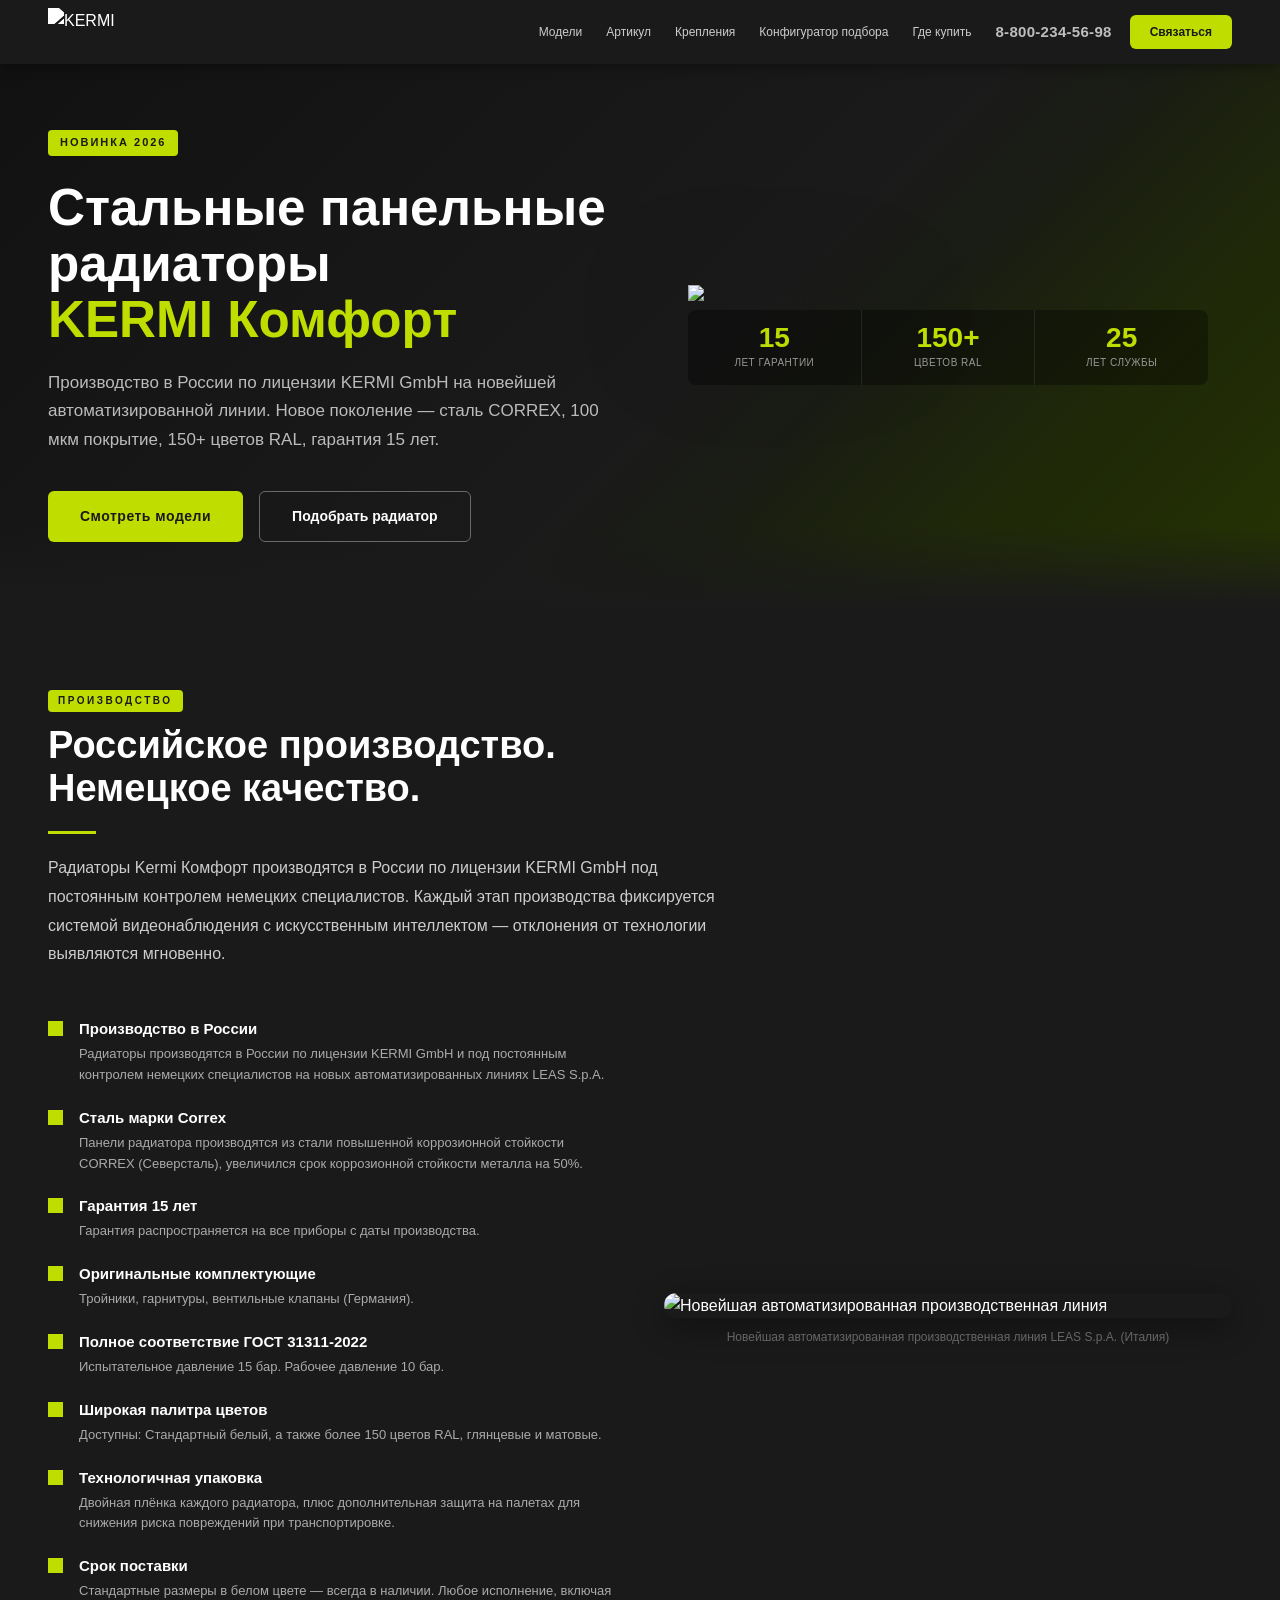
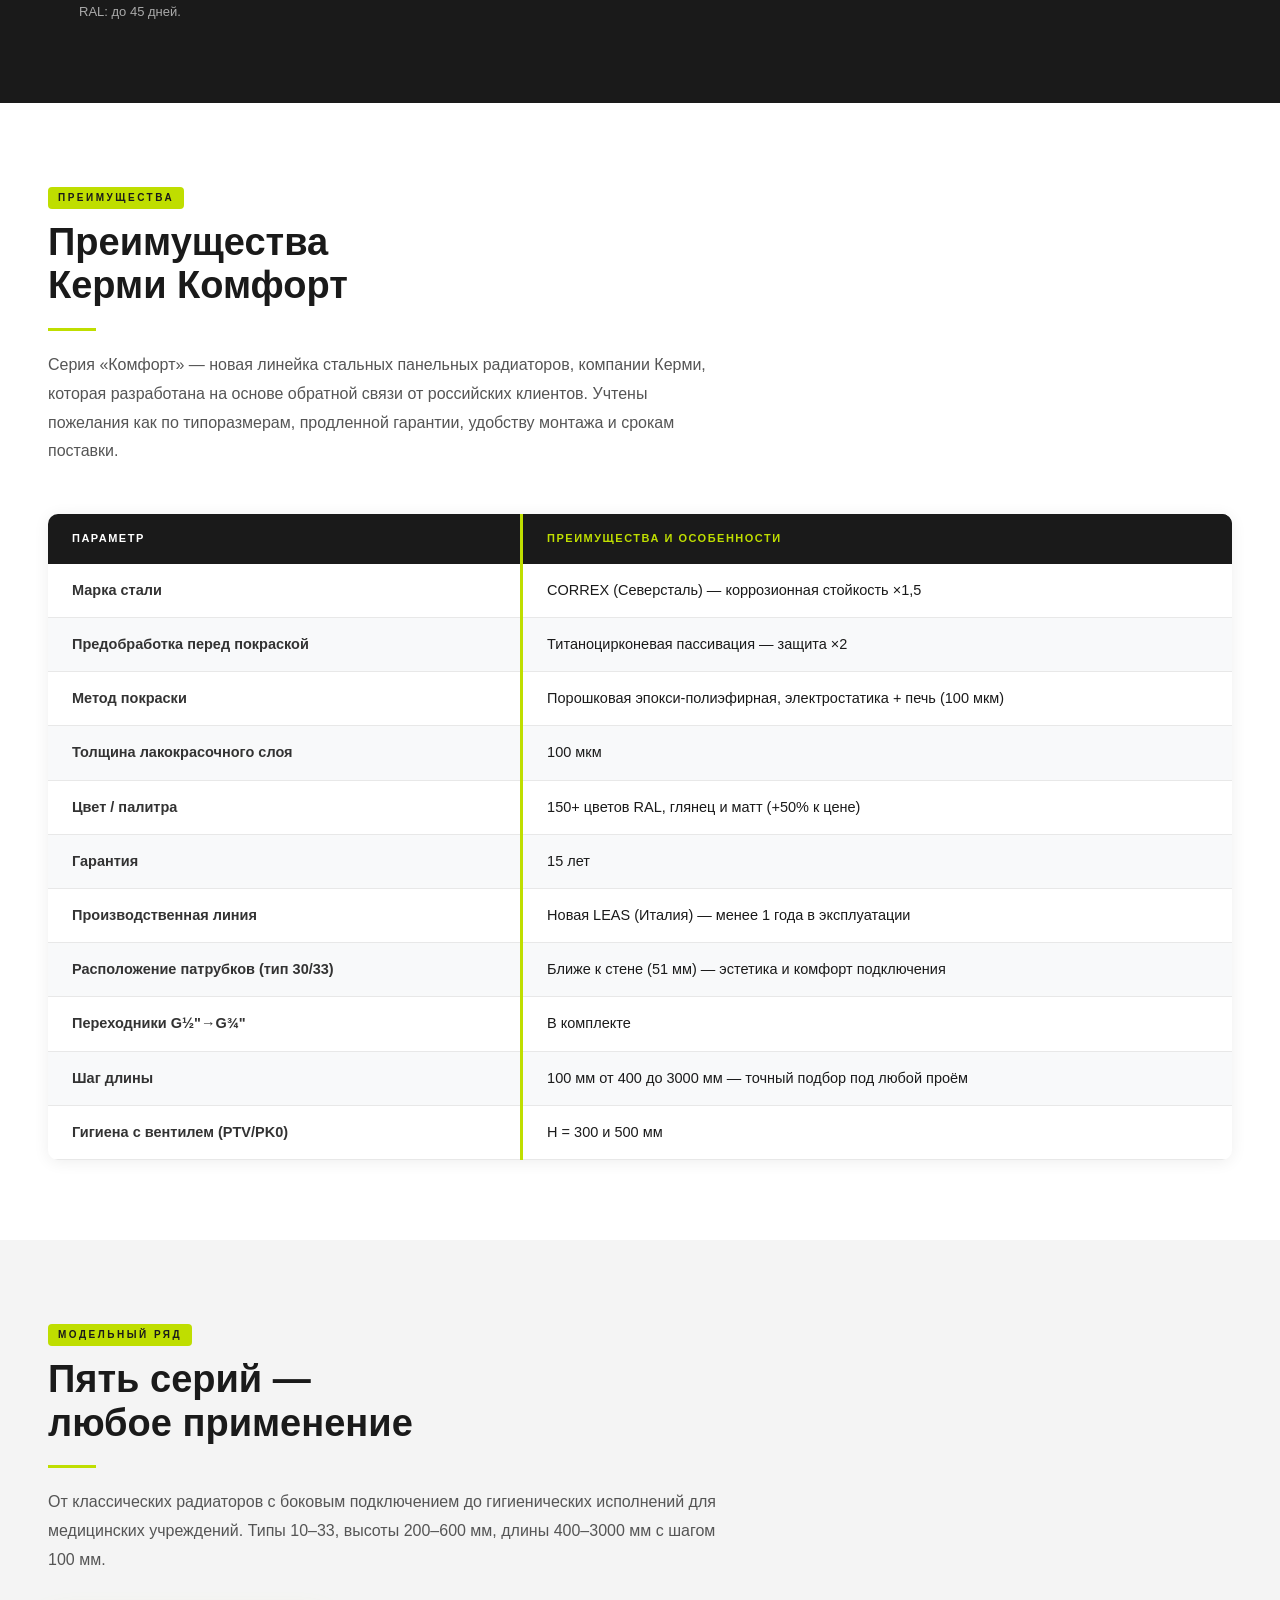
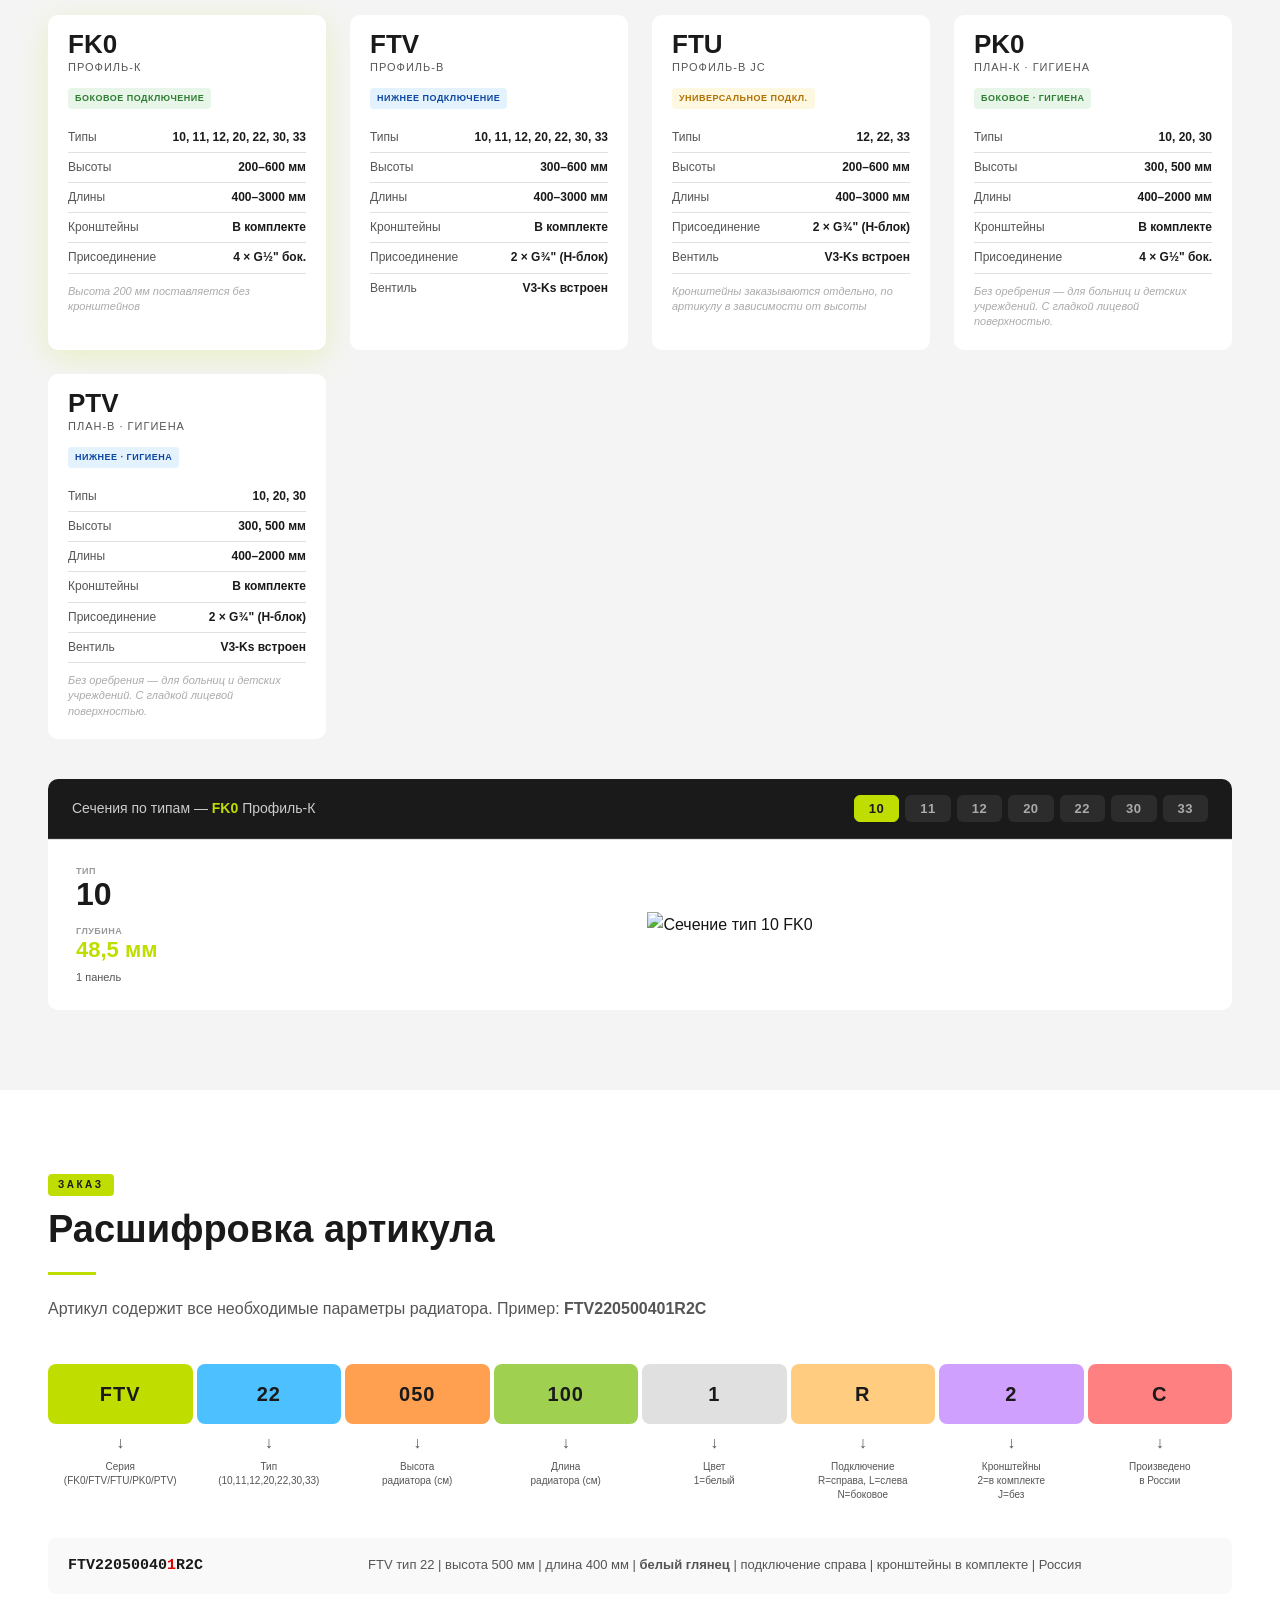
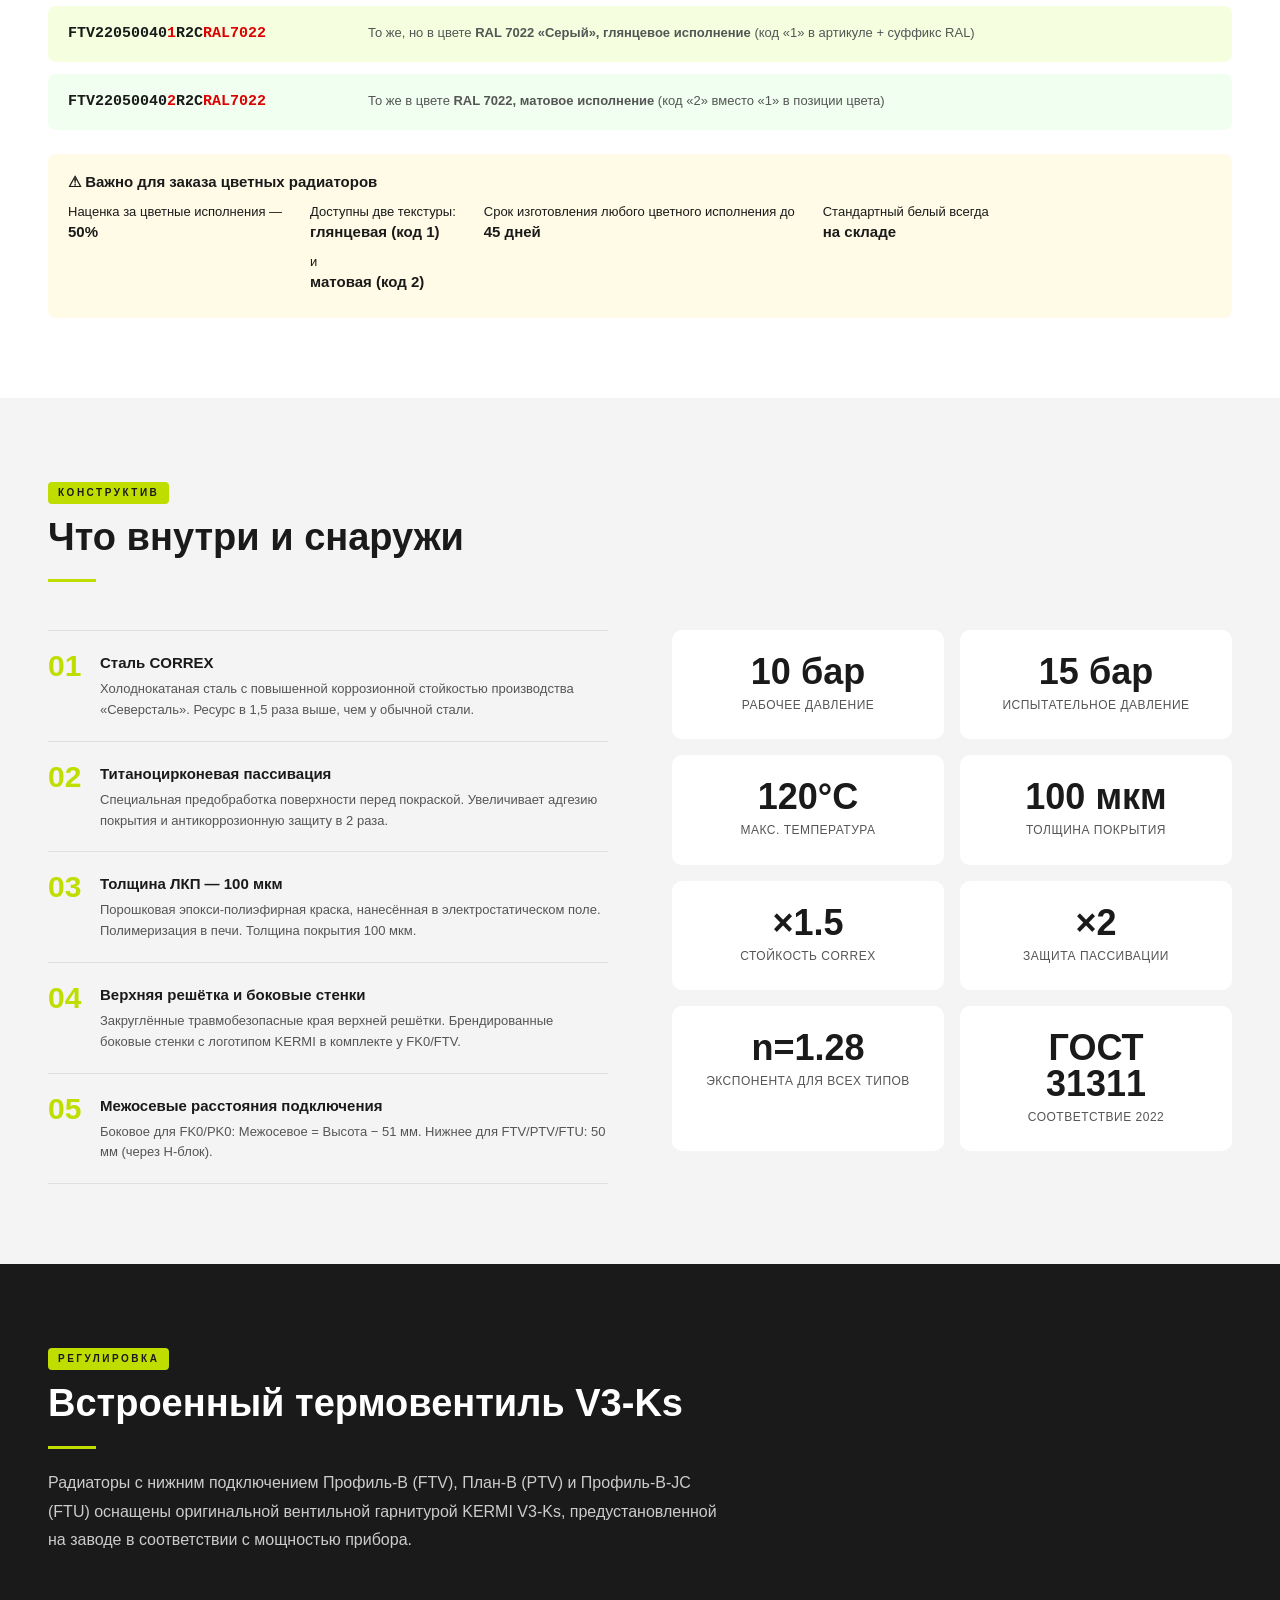
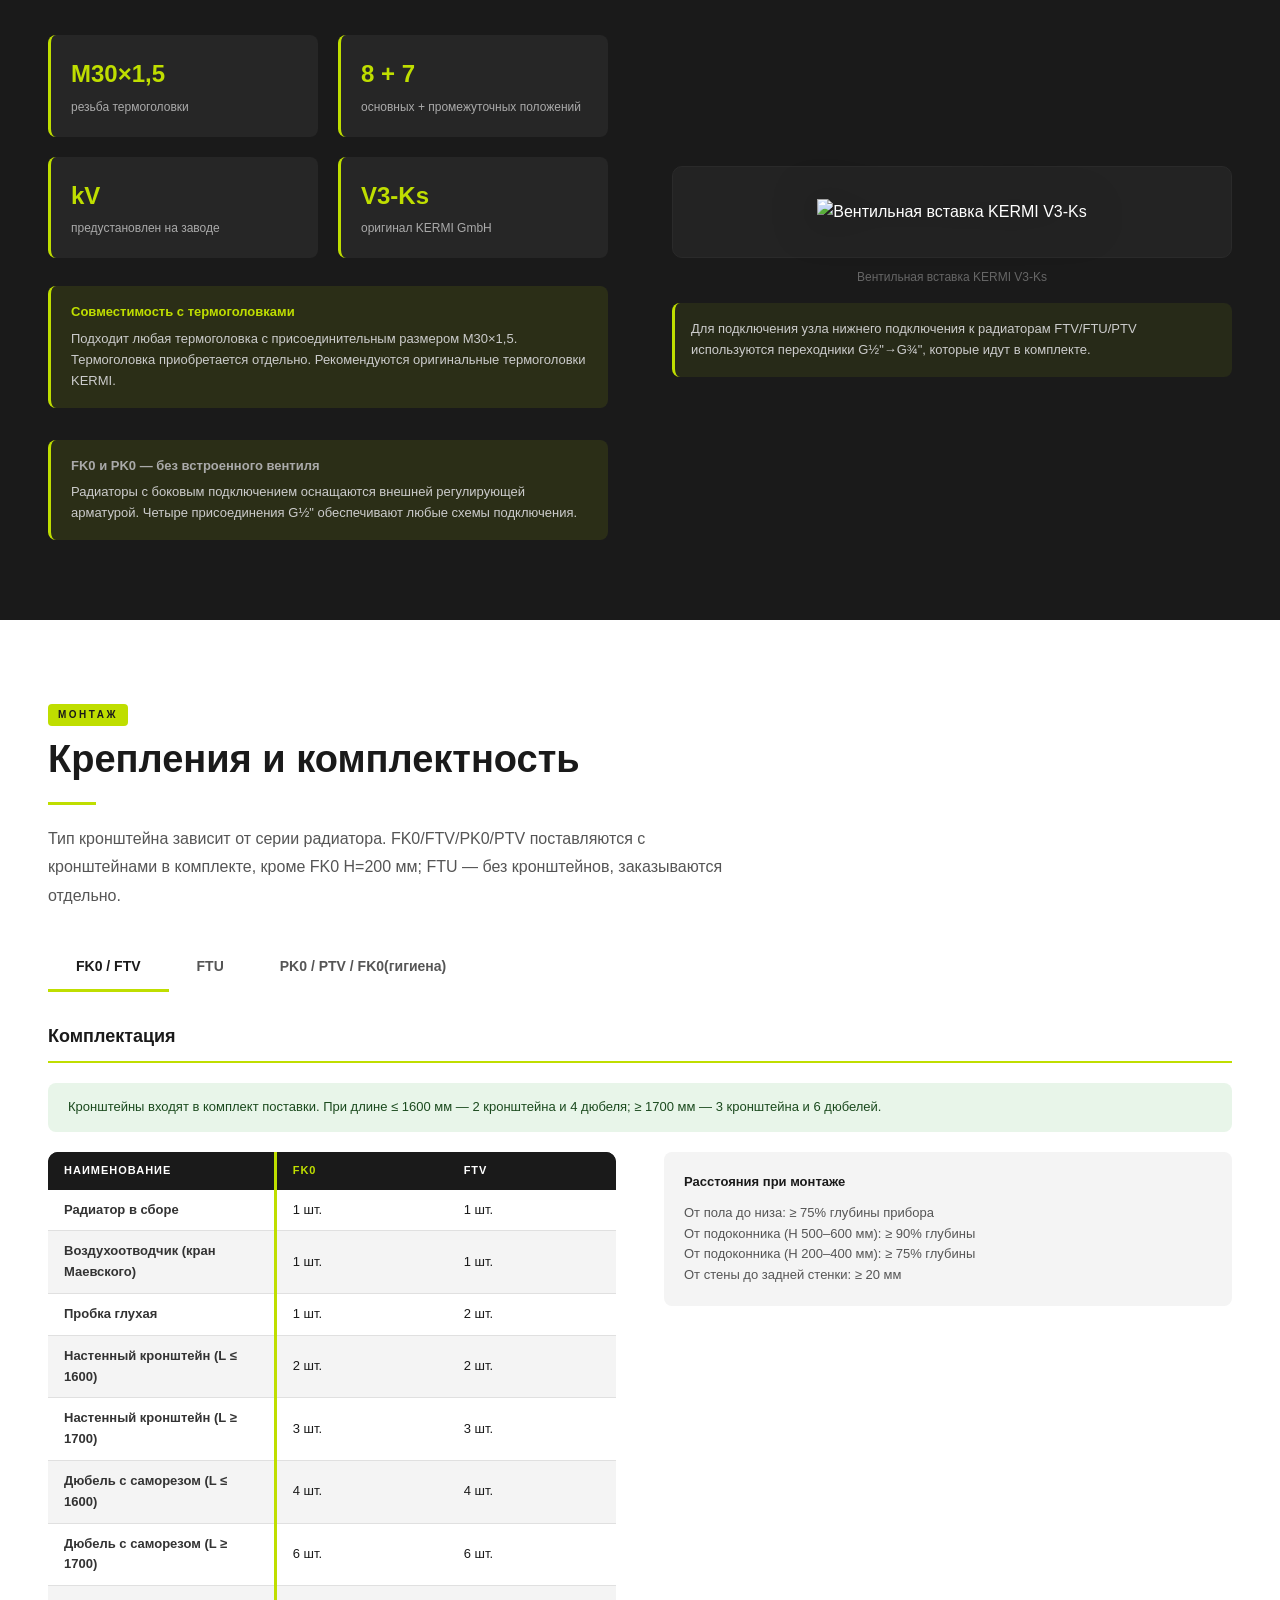
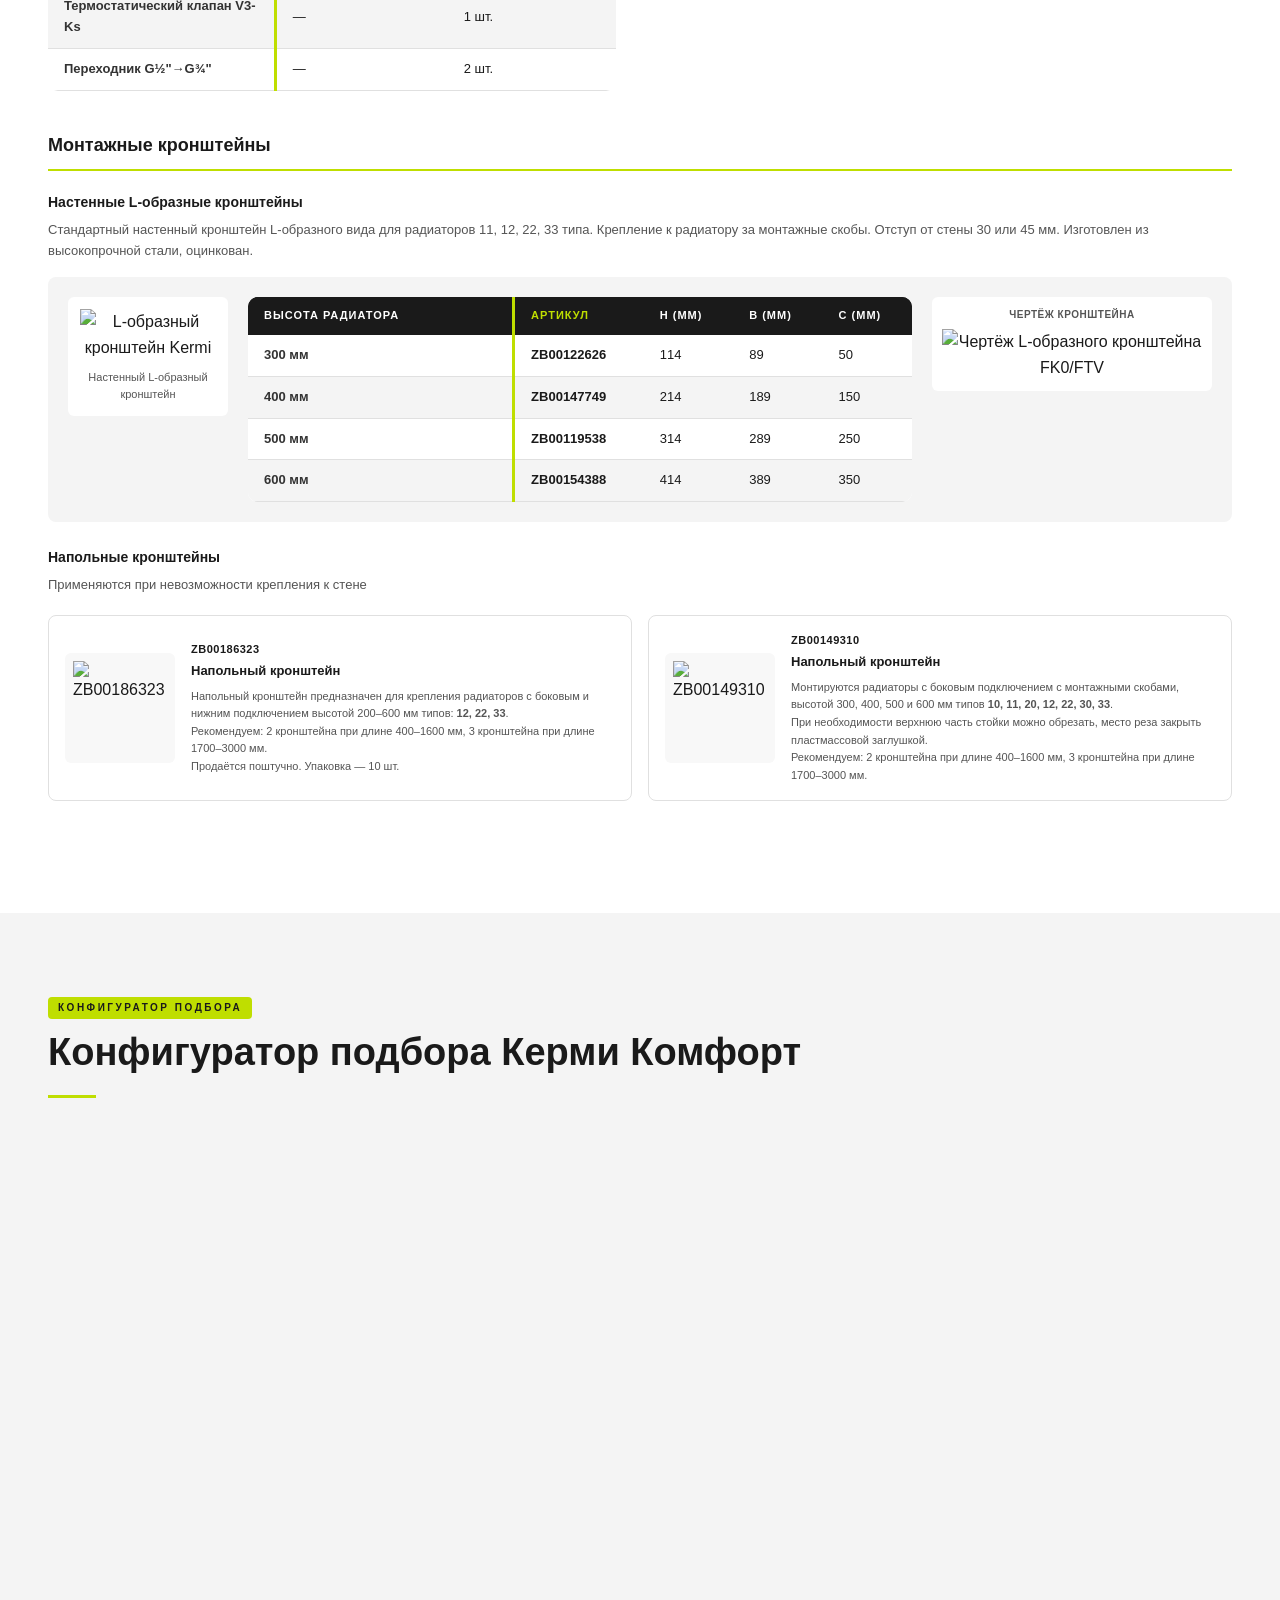
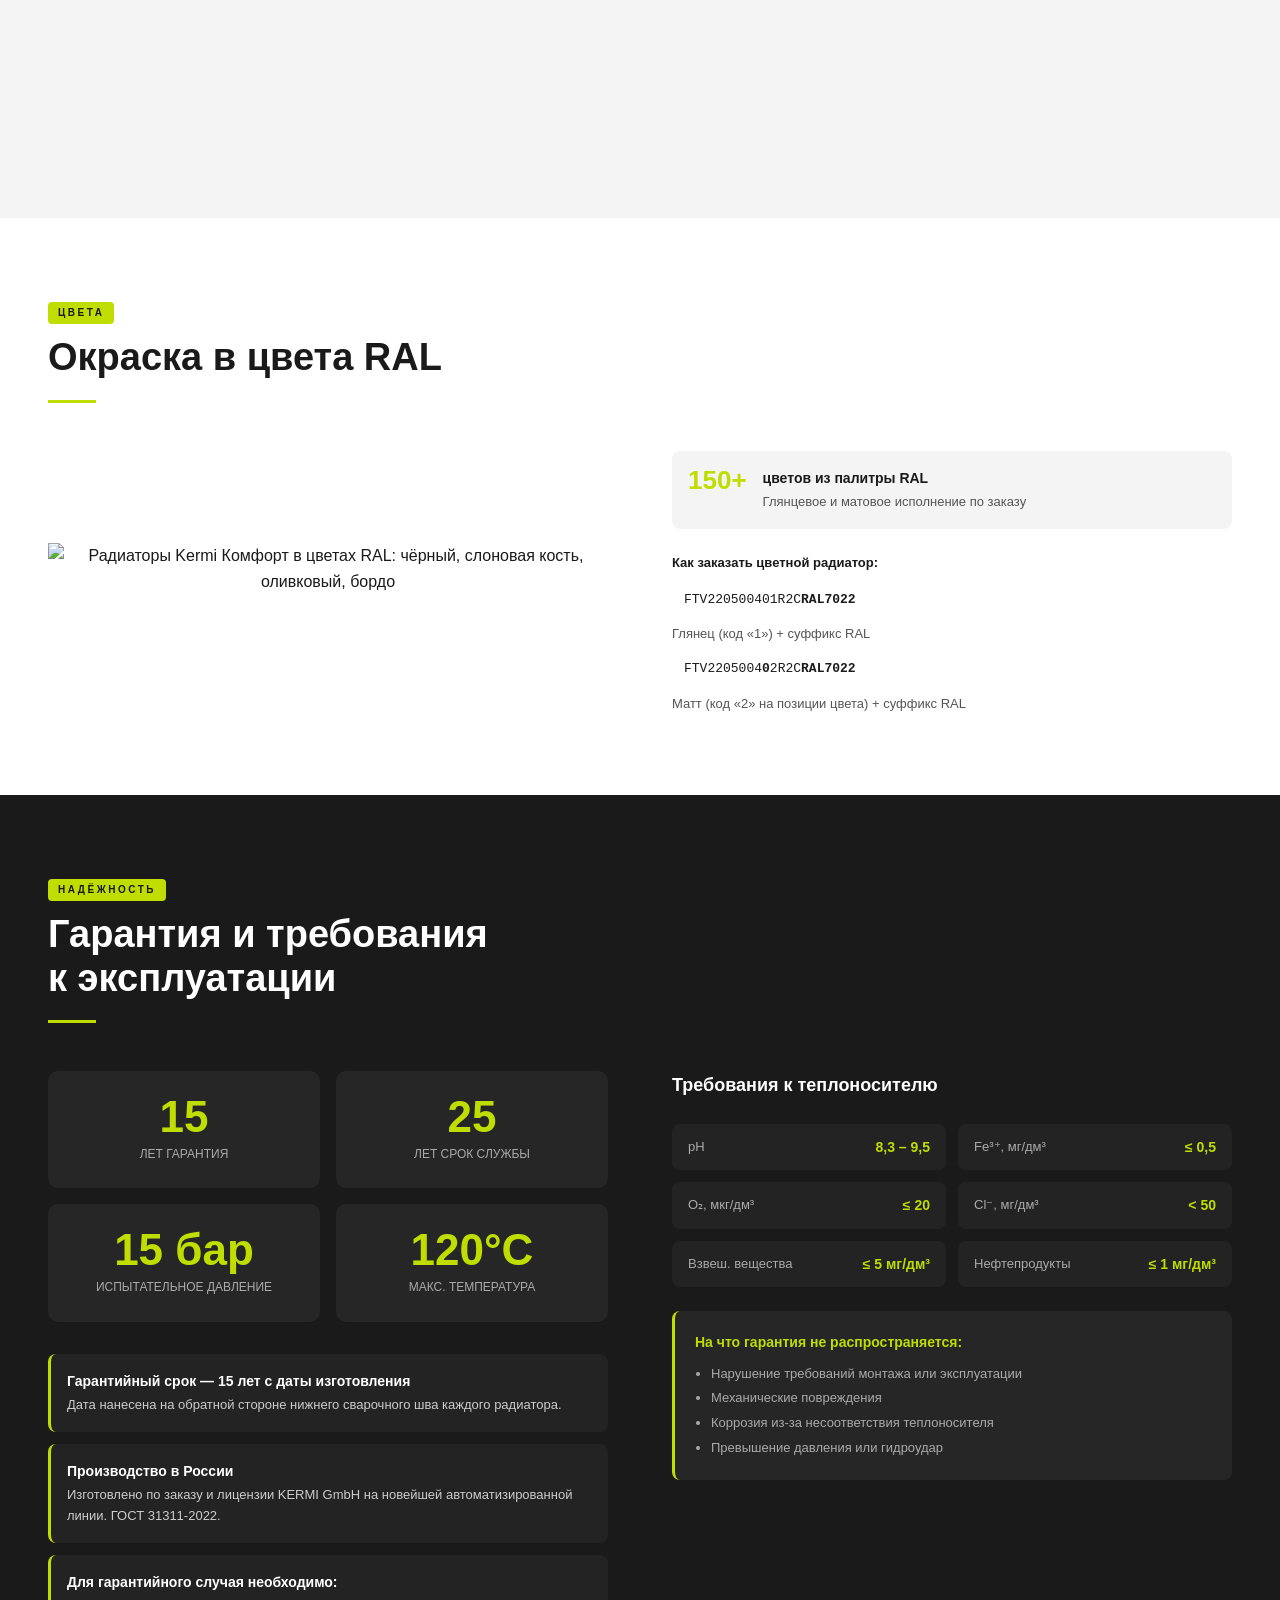
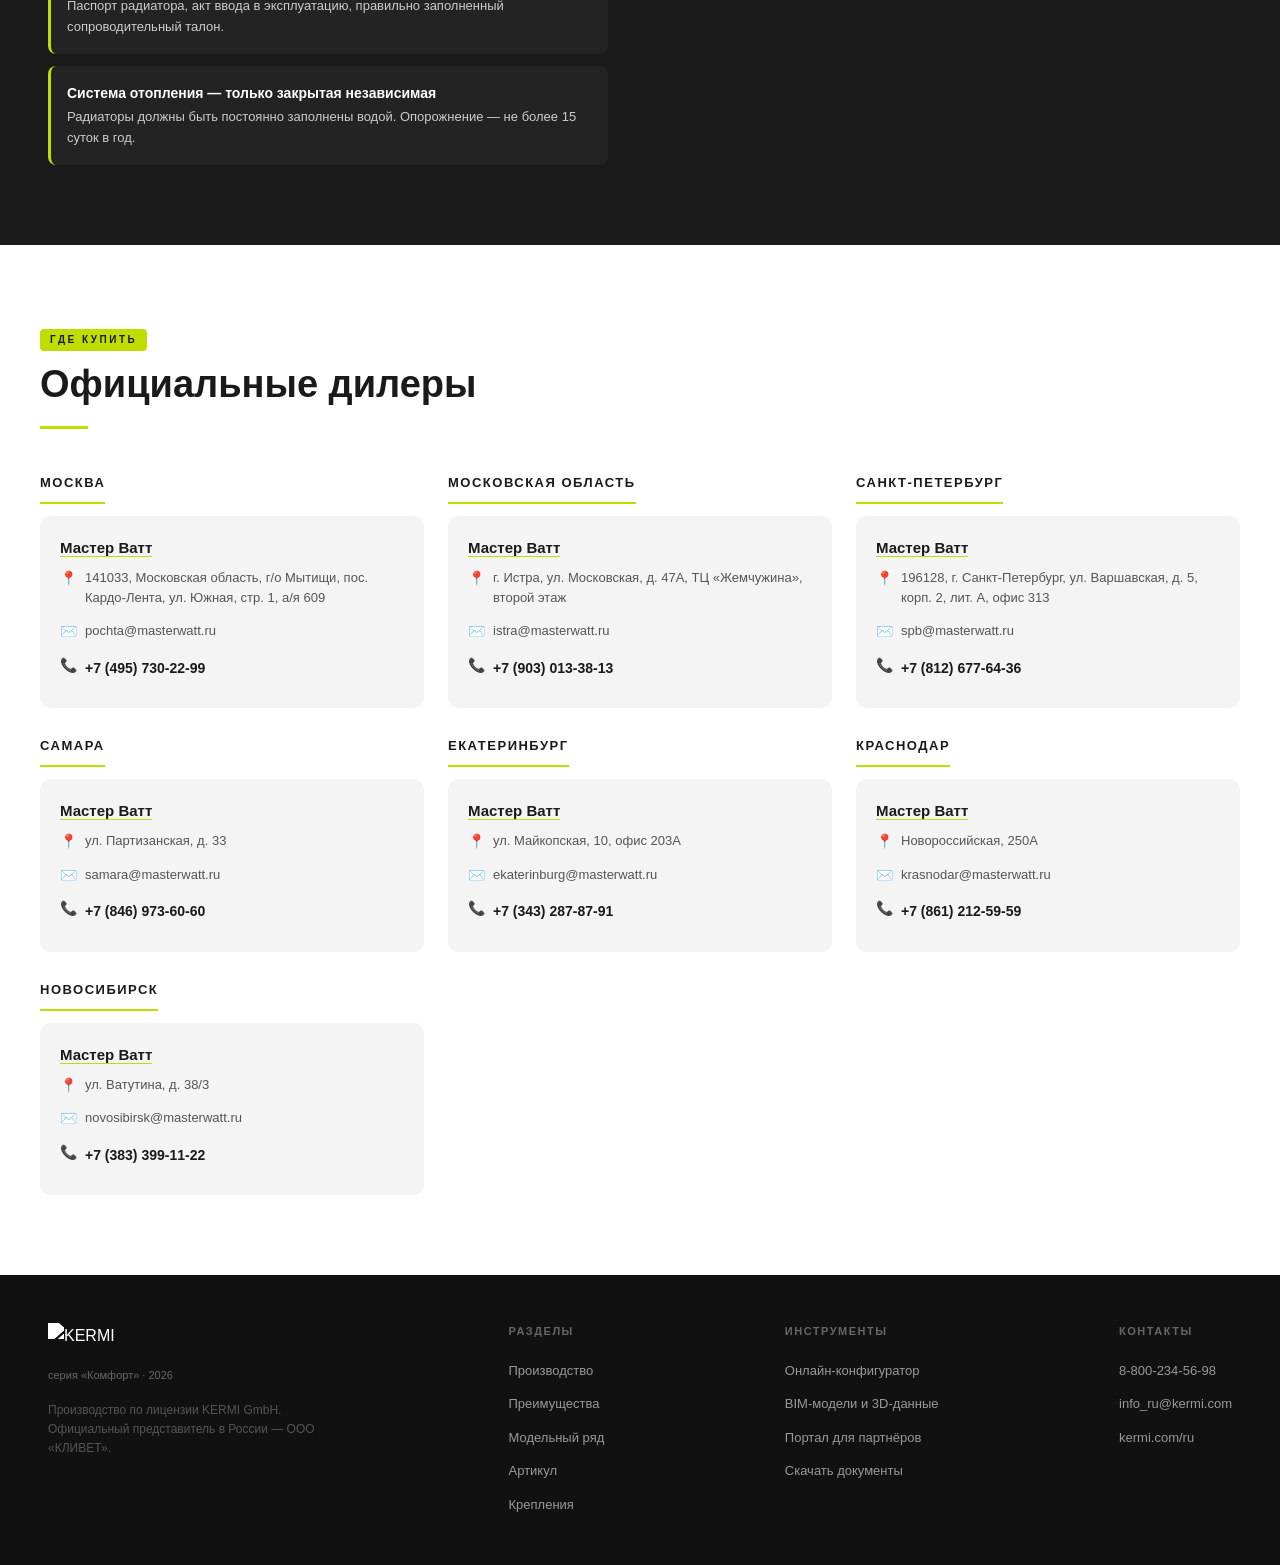
==== static-site/index.html @ c7c82538 "File changes" ====
<!doctype html>
<html lang="ru">
<head>
  <meta charset="UTF-8" />
  <link rel="icon" type="image/svg+xml" href="https://media.base44.com/images/public/6a590b715e6fa7f1a2f64056/c799331bc_201329a3a_kermi_favicon.svg" />
  <meta name="viewport" content="width=device-width, initial-scale=1.0" />
  <title>KERMI Комфорт — стальные панельные радиаторы</title>
  <meta name="description" content="Стальные панельные радиаторы KERMI Комфорт: производство в России по лицензии KERMI GmbH, сталь CORREX, 150+ цветов RAL, гарантия 15 лет." />
<style>
  /* ========== RESET & BASE ========== */
  *, *::before, *::after { box-sizing: border-box; margin: 0; padding: 0; }
  body { overflow-x: hidden; max-width: 100%; padding-top: 64px; }
  :root {
    --lime:    #BFDE00;
    --lime-d:  #A0BB00;
    --dark:    #1A1A1A;
    --grey:    #555;
    --lgrey:   #f4f4f4;
    --mgrey:   #e0e0e0;
    --white:   #ffffff;
    --red:     #c0392b;
    --green:   #2e7d32;
    --font: 'Segoe UI', 'Arial', sans-serif;
  }
  html { scroll-behavior: smooth; }
  section[id], div[id="footer"], div[id="hero"] { scroll-margin-top: 80px; }
  body { font-family: var(--font); color: var(--dark); background: var(--white); line-height: 1.6; }
  img { max-width: 100%; display: block; }
  a { text-decoration: none; color: inherit; }

  /* ========== NAVBAR ========== */
  nav {
    position: fixed; top: 0; left: 0; right: 0; z-index: 999;
    background: var(--dark); height: 64px;
    display: flex; align-items: center; justify-content: space-between;
    padding: 0 48px;
    box-shadow: 0 2px 12px rgba(0,0,0,.4);
    overflow: visible;
  }
  .nav-logo { display: flex; align-items: center; gap: 12px; }
  .nav-logo-img { height: 48px; width: auto; filter: brightness(0) invert(1); }
  .nav-logo-text { font-size: 22px; font-weight: 900; letter-spacing: 2px; color: var(--white); }
  .nav-logo-sub { font-size: 11px; color: #aaa; letter-spacing: 1px; margin-top: 1px; }
  .nav-links { display: flex; gap: 4px; flex-wrap: nowrap; max-width: calc(100vw - 260px); overflow: hidden; align-items: center; }
  .nav-links a { color: #ccc; font-size: 12px; padding: 6px 10px; border-radius: 6px; white-space: nowrap; flex-shrink: 0; transition: color .2s, background .2s; line-height: 1.2; }
  .nav-links a:hover { color: var(--white); background: rgba(255,255,255,.08); }
  .nav-cta { background: var(--lime); color: var(--dark) !important; font-weight: 700; padding: 10px 20px !important; border-radius: 6px; line-height: 1.2; display: inline-flex; align-items: center; }
  .nav-cta:hover { background: var(--lime-d) !important; }
  .nav-phone-header-mobile { display: none; align-items: center; color: #fff; font-size: 13px; font-weight: 700; text-decoration: none; letter-spacing: 0.3px; white-space: nowrap; flex: 1; justify-content: center; }

  /* ========== HERO ========== */
  .hero { position: relative; overflow: hidden; min-height: 560px; background: linear-gradient(135deg, #111111 0%, #161616 25%, #1a1a1a 55%, #182008 80%, #0f1a02 100%); display: flex; align-items: center; padding: 80px 48px; }
  .hero::after { content: ''; position: absolute; bottom: 0; left: 0; right: 0; height: 80px; background: linear-gradient(to bottom, transparent 0%, #1a1a1a 100%); pointer-events: none; z-index: 1; }
  .hero-bg-accent { position: absolute; right: 0; top: 0; bottom: 0; width: 45%; background: linear-gradient(135deg, transparent 40%, rgba(191,222,0,.05) 70%, rgba(191,222,0,.13) 100%); pointer-events: none; }
  .hero-content { max-width: 600px; position: relative; z-index: 2; }
  .hero-tag { display: inline-block; background: var(--lime); color: var(--dark); font-size: 11px; font-weight: 700; letter-spacing: 2px; text-transform: uppercase; padding: 4px 12px; margin-bottom: 24px; border-radius: 4px; }
  .hero h1 { font-size: clamp(32px, 4vw, 54px); font-weight: 900; color: var(--white); line-height: 1.1; margin-bottom: 20px; }
  .hero h1 span { color: var(--lime); }
  .hero-sub { font-size: 17px; color: #bbb; margin-bottom: 36px; line-height: 1.7; }
  .hero-btns { display: flex; gap: 16px; flex-wrap: wrap; }
  .btn-primary { background: var(--lime); color: var(--dark); font-size: 14px; font-weight: 700; padding: 14px 32px; border: none; cursor: pointer; transition: background .2s; letter-spacing: .5px; border-radius: 6px; }
  .btn-primary:hover { background: var(--lime-d); }
  .btn-outline { background: transparent; color: var(--white); font-size: 14px; font-weight: 600; padding: 13px 32px; border: 1.5px solid rgba(255,255,255,.35); cursor: pointer; transition: border-color .2s, color .2s; border-radius: 6px; }
  .btn-outline:hover { border-color: var(--lime); color: var(--lime); }
  .stat { text-align: center; }
  .hero-inner { max-width: 1200px; margin: 0 auto; width: 100%; display: grid; grid-template-columns: 1fr 1fr; gap: 48px; align-items: center; position: relative; z-index: 2; }
  .hero-right { display: flex; flex-direction: column; align-items: center; gap: 0; }
  .hero-right img { width: 100%; max-width: 520px; filter: drop-shadow(0 20px 60px rgba(0,0,0,.55)); display: block; }
  .hero-stats-row { display: flex; gap: 0; width: 100%; max-width: 520px; background: rgba(0,0,0,.35); border-radius: 8px; }
  .hero-stats-row .stat { flex: 1; padding: 14px 8px; text-align: center; border-right: 1px solid rgba(255,255,255,.08); }
  .hero-stats-row .stat:last-child { border-right: none; }
  .hero-stats-row .stat-val { font-size: 28px; font-weight: 900; color: var(--lime); line-height: 1; }
  .hero-stats-row .stat-lbl { font-size: 10px; color: #999; margin-top: 3px; letter-spacing: .5px; text-transform: uppercase; }
  @media (max-width: 860px) { .hero-inner { grid-template-columns: 1fr; } .hero-right { display: none; } }

  /* ========== SECTION COMMONS ========== */
  section { padding: 80px 48px; }
  .section-tag { display: inline-block; background: var(--lime); color: var(--dark); font-size: 10px; font-weight: 800; letter-spacing: 2.5px; text-transform: uppercase; padding: 3px 10px; margin-bottom: 12px; border-radius: 4px; }
  h2 { font-size: clamp(24px, 3vw, 38px); font-weight: 900; line-height: 1.15; margin-bottom: 16px; }
  .lead { font-size: 16px; color: var(--grey); max-width: 680px; line-height: 1.8; }
  .container { max-width: 1200px; margin: 0 auto; }
  .divider { width: 48px; height: 3px; background: var(--lime); margin: 20px 0; }

  /* ========== ПРОИЗВОДСТВО ========== */
  .production { background: var(--dark); color: var(--white); }
  .production h2 { color: var(--white); }
  .production .lead { color: #ccc; }
  .production .divider { background: var(--lime); }
  .prod-grid { display: grid; grid-template-columns: 1fr 1fr; gap: 48px; align-items: center; margin-top: 48px; }
  .prod-items { display: flex; flex-direction: column; gap: 20px; }
  .prod-item { display: flex; gap: 16px; align-items: flex-start; }
  .prod-icon { width: 15px; height: 15px; min-width: 15px; background: var(--lime); flex-shrink: 0; margin-top: 4px; }
  .prod-item-text h4 { font-size: 15px; font-weight: 700; color: var(--white); margin-bottom: 3px; }
  .prod-item-text p { font-size: 13px; color: #aaa; }

  /* ========== СРАВНЕНИЕ ========== */
  .compare { background: var(--white); }
  .compare-table { margin-top: 48px; overflow-x: auto; border-radius: 10px; overflow: hidden; box-shadow: 0 2px 16px rgba(0,0,0,.07); }
  table { width: 100%; border-collapse: collapse; font-size: 14.5px; }
  thead tr { background: var(--dark); }
  thead th { color: var(--white); padding: 16px 24px; text-align: left; font-size: 11px; letter-spacing: 1.5px; text-transform: uppercase; }
  thead th:nth-child(2) { background: var(--dark); color: var(--lime); border-left: 3px solid var(--lime); }
  tbody tr { transition: background .15s; }
  tbody tr:nth-child(even) { background: #f8f9fa; }
  tbody tr:hover { background: #f0f4e8; }
  tbody td { padding: 15px 24px; border-bottom: 1px solid #e8e8e8; vertical-align: middle; color: #1a1a1a; }
  tbody td:first-child { font-weight: 600; color: #333; width: 40%; }
  tbody td:nth-child(2) { border-left: 3px solid var(--lime); }
  .td-good { color: #1a1a1a; font-weight: 500; }

  /* ========== МОДЕЛИ ========== */
  .models { background: var(--lgrey); }
  .models-grid { display: grid; grid-template-columns: repeat(auto-fit, minmax(220px, 1fr)); gap: 24px; margin-top: 48px; }
  .model-card { background: var(--white); border-top: none; padding: 0 0 20px 0; transition: box-shadow .25s, transform .25s; display: flex; flex-direction: column; overflow: hidden; border-radius: 10px; }
  .model-card-body { padding: 16px 20px 0; display: flex; flex-direction: column; flex: 1; }
  .model-card:hover { box-shadow: 0 12px 40px rgba(0,0,0,.1); transform: translateY(-4px); }
  .model-series { font-size: 26px; font-weight: 900; color: var(--dark); margin-bottom: 2px; line-height: 1; }
  .model-name { font-size: 11px; color: var(--grey); text-transform: uppercase; letter-spacing: 1px; margin-bottom: 12px; }
  .model-badge { display: inline-block; font-size: 9px; font-weight: 700; letter-spacing: .5px; padding: 3px 7px; margin-bottom: 14px; text-transform: uppercase; width: fit-content; border-radius: 4px; }
  .badge-green { background: #e8f5e9; color: var(--green); }
  .badge-yellow { background: #fff8e1; color: #b07000; }
  .badge-blue { background: #e3f2fd; color: #0d47a1; }
  .model-specs { display: flex; flex-direction: column; gap: 0; }
  .model-spec { display: flex; justify-content: space-between; align-items: baseline; font-size: 12px; padding: 5px 0; border-bottom: 1px solid var(--mgrey); }
  .model-spec:last-child { border-bottom: none; }
  .model-spec-key { color: var(--grey); white-space: nowrap; flex-shrink: 0; margin-right: 8px; }
  .model-spec-val { font-weight: 600; text-align: right; white-space: nowrap; }
  .model-note-info { font-size: 11px; color: #aaa; font-style: italic; line-height: 1.4; display: block; margin: 10px 0 0 0; width: 100%; }

  .model-card-v2 { cursor: pointer; border-top: none; transition: box-shadow .25s, transform .2s; border-radius: 10px; overflow: hidden; display: flex; flex-direction: column; }
  .model-card-v2.active { box-shadow: 0 8px 32px rgba(191,222,0,.2); }
  .model-card-v2:hover { transform: translateY(-3px); }

  .type-selector-wrap { margin-top: 40px; }
  .type-selector { background: var(--white); border: none; border-radius: 10px; overflow: hidden; }
  .type-selector-header { display: flex; align-items: center; justify-content: space-between; flex-wrap: wrap; gap: 12px; padding: 16px 24px; background: var(--dark); border-bottom: 1px solid #333; }
  .type-selector-title { font-size: 14px; color: #ccc; white-space: nowrap; }
  .type-selector-title strong { color: var(--lime); }
  .type-btns-row { display: flex; gap: 6px; flex-wrap: wrap; }
  .type-btn { background: rgba(255,255,255,.08); border: 1.5px solid transparent; color: #aaa; font-size: 13px; font-weight: 700; padding: 5px 14px; cursor: pointer; transition: all .18s; letter-spacing: .5px; border-radius: 6px; }
  .type-btn:hover { background: rgba(191,222,0,.15); color: var(--lime); border-color: rgba(191,222,0,.4); }
  .type-btn.active { background: var(--lime); color: var(--dark); border-color: var(--lime); }
  .type-info-row { display: grid; grid-template-columns: 180px 1fr; gap: 0; align-items: center; border-top: 1px solid var(--mgrey); }
  .type-depth-badge { padding: 24px 28px; background: transparent; border-right: none; display: flex; flex-direction: column; gap: 0; align-items: flex-start; }
  .type-depth-badge .type-lbl { margin-bottom: 0; }
  .type-depth-badge .type-num { margin-bottom: 14px; line-height: 1; }
  .type-depth-badge .type-depth { margin-bottom: 6px; line-height: 1; }
  .type-depth-badge .type-desc-small { margin-top: 2px; }
  .type-num { font-size: 32px; font-weight: 900; color: var(--dark); line-height: 1; }
  .type-depth { font-size: 22px; font-weight: 700; color: var(--lime); }
  .type-desc-small { font-size: 11px; color: var(--grey); margin-top: 2px; }
  .type-lbl { font-size: 9px; color: #999; text-transform: uppercase; letter-spacing: .5px; font-weight: 600; }
  .type-drawing { padding: 24px 32px; display: flex; align-items: center; justify-content: center; background: var(--white); }
  .type-drawing img { max-height: 160px; max-width: 100%; object-fit: contain; filter: contrast(1.05); }
  @media (max-width: 600px) { .type-info-row { grid-template-columns: 1fr; } .type-depth-badge { border-right: none; border-bottom: 1px solid var(--mgrey); } .type-selector-header { flex-direction: column; align-items: flex-start; } }

  /* ========== АРТИКУЛ ========== */
  .article-section { background: var(--white); }
  .article-visual { display: flex; gap: 4px; flex-wrap: wrap; margin: 40px 0 16px; }
  .art-block { display: flex; flex-direction: column; align-items: center; min-width: 80px; flex: 1; }
  .art-box { width: 100%; padding: 14px 8px; text-align: center; font-size: 20px; font-weight: 900; letter-spacing: 1px; color: var(--dark); border-radius: 8px; }
  .art-arrow { font-size: 16px; color: var(--grey); margin: 6px 0 4px; }
  .art-desc { font-size: 10px; color: var(--grey); text-align: center; line-height: 1.4; }
  .art-examples { display: flex; flex-direction: column; gap: 12px; margin-top: 36px; }
  .art-example { display: flex; align-items: center; gap: 20px; padding: 16px 20px; border-left: none; background: var(--lgrey); border-radius: 8px; }
  .art-code { font-family: 'Courier New', monospace; font-size: 15px; font-weight: 700; min-width: 280px; }
  .art-desc-ex { font-size: 13px; color: var(--grey); }
  .ral-note { margin-top: 24px; padding: 16px 20px; border-radius: 8px; background: #fffbe6; border-left: none; font-size: 13px; color: var(--dark); }
  .ral-note strong { display: block; font-size: 15px; margin-bottom: 8px; }

  /* ========== КОНСТРУКТИВ ========== */
  .construction { background: var(--lgrey); }
  .constr-grid { display: grid; grid-template-columns: 1fr 1fr; gap: 64px; align-items: start; margin-top: 48px; }
  .feature-list { display: flex; flex-direction: column; gap: 0; }
  .feature-item { display: grid; grid-template-columns: 52px 1fr; gap: 0; padding: 20px 0; border-bottom: 1px solid var(--mgrey); align-items: start; }
  .feature-item:first-child { border-top: 1px solid var(--mgrey); }
  .feature-num { font-size: 30px; font-weight: 900; color: var(--lime); padding-right: 16px; line-height: 1; }
  .feature-title { font-size: 15px; font-weight: 700; margin-bottom: 4px; }
  .feature-text { font-size: 13px; color: var(--grey); line-height: 1.6; }
  .kpi-grid { display: grid; grid-template-columns: 1fr 1fr; gap: 16px; }
  .kpi-box { padding: 24px; background: var(--white); text-align: center; border: none; border-radius: 10px; }
  .kpi-val { font-size: 36px; font-weight: 900; color: var(--dark); line-height: 1; }
  .kpi-lbl { font-size: 12px; color: var(--grey); margin-top: 6px; text-transform: uppercase; letter-spacing: .5px; }

  /* ========== ТЕРМОВЕНТИЛЬ ========== */
  .valve { background: var(--dark); color: var(--white); }
  .valve h2 { color: var(--white); }
  .valve .lead { color: #ccc; }
  .valve .divider { background: var(--lime); }
  .valve-grid { display: grid; grid-template-columns: 1fr 1fr; gap: 64px; align-items: center; margin-top: 48px; }
  .valve-specs { display: grid; grid-template-columns: 1fr 1fr; gap: 20px; margin-top: 32px; }
  .v-spec { padding: 20px; background: rgba(255,255,255,.05); border-left: 3px solid var(--lime); border-radius: 8px; }
  .v-spec-val { font-size: 24px; font-weight: 900; color: var(--lime); margin-bottom: 4px; }
  .v-spec-lbl { font-size: 12px; color: #aaa; }
  .valve-notice { margin-top: 32px; padding: 16px 20px; background: rgba(191,222,0,.1); border-left: 3px solid var(--lime); font-size: 13px; color: #ccc; border-radius: 8px; }

  /* ========== КРЕПЛЕНИЯ ========== */
  .mounting { background: var(--white); }
  .mount-tabs { display: flex; gap: 0; margin: 32px 0 0; }
  .mount-tab { padding: 12px 28px; font-size: 14px; font-weight: 600; cursor: pointer; border-bottom: 3px solid transparent; margin-bottom: -2px; transition: color .2s, border-color .2s; color: var(--grey); }
  .mount-tab.active { color: var(--dark); border-color: var(--lime); }
  .mount-content { display: none; padding: 32px 0; }
  .mount-content.active { display: block; }
  .mount-grid { display: grid; grid-template-columns: 1fr 1fr; gap: 48px; align-items: start; }
  .mount-table { width: 100%; border-collapse: collapse; font-size: 13px; border-radius: 10px; overflow: hidden; }
  .mount-table th { background: var(--dark); color: var(--white); padding: 10px 16px; text-align: left; font-size: 11px; letter-spacing: 1px; text-transform: uppercase; }
  .mount-table td { padding: 10px 16px; border-bottom: 1px solid var(--mgrey); }
  .mount-table tr:nth-child(even) td { background: var(--lgrey); }
  .alert-box { border-radius: 8px; padding: 14px 20px; margin-bottom: 20px; border: none; font-size: 13px; }
  .alert-warn { background: #fff8e1; color: #5a3a00; }
  .alert-info { background: #e8f5e9; color: #1b4a1e; }
  .bracket-card { background: var(--white); border: 1px solid var(--mgrey); border-radius: 8px; overflow: hidden; }
  .bracket-art { font-size: 11px; font-weight: 800; color: var(--dark); text-transform: uppercase; letter-spacing: 0.5px; margin-bottom: 2px; }
  .bracket-name { font-size: 13px; font-weight: 700; color: var(--dark); margin-bottom: 2px; }
  .bracket-sub { font-size: 11px; color: var(--grey); }
  .bracket-grid-2 { display: grid; grid-template-columns: repeat(2, 1fr); gap: 16px; margin-top: 20px; }
  @media(max-width:640px){ .bracket-grid-2 { grid-template-columns: 1fr; } }

  /* ========== ПОДБОР ========== */
  .selection { background: var(--lgrey); }

  /* ========== RAL / ЦВЕТА ========== */
  .colors { background: var(--white); }
  .ral-grid { display: grid; grid-template-columns: 1fr 1fr; gap: 64px; align-items: center; margin-top: 48px; }
  .ral-grid > div:first-child { order: 2; }
  .ral-grid > div:last-child { order: 1; }
  .ral-conditions { display: flex; flex-direction: column; gap: 16px; }
  .ral-cond-item { display: flex; gap: 16px; align-items: flex-start; padding: 16px; background: var(--lgrey); border-radius: 8px; }
  .ral-cond-val { font-size: 26px; font-weight: 900; color: var(--lime); min-width: 56px; line-height: 1; }
  .ral-cond-text h4 { font-size: 14px; font-weight: 700; margin-bottom: 3px; }
  .ral-cond-text p { font-size: 13px; color: var(--grey); }

  /* ========== ГАРАНТИЯ ========== */
  .warranty { background: var(--dark); color: var(--white); }
  .warranty h2 { color: var(--white); }
  .warranty .lead { color: #ccc; }
  .warranty .divider { background: var(--lime); }
  .warranty-grid { display: grid; grid-template-columns: 1fr 1fr; gap: 64px; margin-top: 48px; align-items: start; }
  .warranty-kpis { display: grid; grid-template-columns: 1fr 1fr; gap: 16px; margin-bottom: 32px; }
  .wkpi { padding: 24px 20px; background: rgba(255,255,255,.05); text-align: center; border-radius: 10px; }
  .wkpi-val { font-size: 44px; font-weight: 900; color: var(--lime); line-height: 1; }
  .wkpi-lbl { font-size: 12px; color: #aaa; margin-top: 6px; text-transform: uppercase; }
  .warranty-list { display: flex; flex-direction: column; gap: 12px; }
  .warranty-li { display: flex; gap: 12px; align-items: flex-start; padding: 16px; background: rgba(255,255,255,.04); border-left: 3px solid var(--lime); border-radius: 8px; }
  .warranty-li-text { font-size: 13px; color: #ccc; }
  .warranty-li-text strong { color: var(--white); display: block; margin-bottom: 3px; font-size: 14px; }
  .water-grid { display: grid; grid-template-columns: 1fr 1fr; gap: 12px; margin-top: 24px; }
  .water-item { display: flex; justify-content: space-between; align-items: center; padding: 12px 16px; background: rgba(255,255,255,.04); border-radius: 8px; }
  .water-param { font-size: 13px; color: #aaa; }
  .water-val { font-size: 14px; font-weight: 700; color: var(--lime); }

  /* ===== DEALERS ===== */
  .dealer-row { display: flex; align-items: flex-start; gap: 8px; margin-bottom: 8px; }
  .dealer-icon { font-size: 14px; line-height: 1.5; flex-shrink: 0; }
  .dealers { background: var(--white); padding: 80px 0; }
  .dealers-grid { display: grid; grid-template-columns: repeat(3, 1fr); gap: 24px; margin-top: 40px; }
  .dealer-city-name { font-size: 13px; font-weight: 800; text-transform: uppercase; letter-spacing: 1.5px; color: var(--dark); margin-bottom: 12px; padding-bottom: 8px; border-bottom: 2px solid var(--lime); display: inline-block; }
  .dealer-card { background: var(--lgrey); border-radius: 10px; padding: 20px 20px; }
  .dealer-name { font-size: 15px; font-weight: 700; margin-bottom: 8px; }
  .dealer-name a { color: var(--dark); text-decoration: none; border-bottom: 1px solid var(--lime); transition: color .2s; }
  .dealer-name a:hover { color: var(--lime); }
  .dealer-addr { font-size: 13px; color: var(--grey); line-height: 1.5; margin-bottom: 6px; }
  .dealer-phone a { font-size: 14px; font-weight: 600; color: var(--dark); text-decoration: none; transition: color .2s; }
  .dealer-phone a:hover { color: var(--lime); }
  @media (max-width: 900px) { .dealers-grid { grid-template-columns: repeat(2, 1fr); } }
  @media (max-width: 580px) { .dealers-grid { grid-template-columns: 1fr; } .dealers { padding: 48px 0; } .dealers .container { padding: 0 20px; } }

  /* ========== FOOTER ========== */
  footer { background: #111; padding: 48px; display: flex; justify-content: space-between; align-items: flex-start; flex-wrap: wrap; gap: 32px; }
  .footer-brand .logo-sub { font-size: 11px; color: #666; margin-top: 4px; }
  .footer-brand p { font-size: 12px; color: #555; margin-top: 16px; max-width: 280px; }
  .footer-links h4 { font-size: 11px; color: #666; text-transform: uppercase; letter-spacing: 1.5px; margin-bottom: 16px; }
  .footer-links ul { list-style: none; display: flex; flex-direction: column; gap: 8px; }
  .footer-links ul li a { font-size: 13px; color: #999; transition: color .2s; }
  .footer-links ul li a:hover { color: var(--lime); }
  .footer-bottom { background: #0a0a0a; padding: 16px 48px; display: flex; justify-content: space-between; align-items: center; font-size: 12px; color: #555; flex-wrap: wrap; gap: 8px; }

  /* ========== MOBILE BURGER MENU ========== */
  .nav-burger { display: none; flex-direction: column; justify-content: center; gap: 5px; width: 40px; height: 40px; background: none; border: none; cursor: pointer; padding: 8px; }
  .nav-burger span { display: block; width: 24px; height: 3px; background: #fff; border-radius: 2px; transition: all .3s ease; }
  .nav-burger.active span:nth-child(1) { transform: translateY(8px) rotate(45deg); }
  .nav-burger.active span:nth-child(2) { opacity: 0; }
  .nav-burger.active span:nth-child(3) { transform: translateY(-8px) rotate(-45deg); }
  .mobile-menu { display: flex; flex-direction: column; position: fixed; top: 64px; left: 0; width: 100vw; max-width: 100%; overflow-x: hidden; background: var(--dark); padding: 12px 16px 24px; gap: 4px; box-shadow: 0 8px 24px rgba(0,0,0,.5); z-index: 998; max-height: calc(100vh - 64px); overflow-y: auto; transform: translateY(-110%); opacity: 0; pointer-events: none; transition: transform .25s ease, opacity .2s ease; box-sizing: border-box; }
  .mobile-menu.open { transform: translateY(0); opacity: 1; pointer-events: auto; }
  .mobile-menu a { color: #ccc; font-size: 15px; padding: 14px 16px; border-radius: 8px; text-decoration: none; transition: all .2s; border-bottom: 1px solid rgba(255,255,255,.06); display: block; width: 100%; box-sizing: border-box; }
  .mobile-menu a:hover, .mobile-menu a:active { color: var(--white); background: rgba(255,255,255,.08); }
  .mobile-menu a.nav-cta-mobile { background: var(--lime); color: var(--dark) !important; font-weight: 700; text-align: center; border-radius: 8px; margin-top: 8px; border-bottom: none; padding: 16px; }
  .mobile-menu .nav-phone-mobile { color: #fff; font-weight: 600; font-size: 16px; text-align: left; padding: 14px 16px; border-bottom: 1px solid rgba(255,255,255,.06); letter-spacing: .3px; display: block; width: 100%; box-sizing: border-box; }

  @media (max-width: 1000px) {
    .nav-links { display: none; }
    .nav-burger { display: flex; }
    .nav-phone { display: none; }
    .nav-phone-header-mobile { display: flex; }
  }

  /* ========== RESPONSIVE ========== */
  @media (max-width: 768px) {
    nav { padding: 0 20px; }
    section { padding: 56px 20px; }
    .container { padding-left: 20px; padding-right: 20px; }
    .hero { padding: 64px 20px 120px; }
    .prod-grid, .constr-grid, .valve-grid, .mount-grid, .ral-grid, .warranty-grid { grid-template-columns: 1fr; }
    .art-example { flex-direction: column; align-items: flex-start; padding: 12px; gap: 8px; }
    .art-code { min-width: 0; width: 100%; word-break: break-all; font-size: 14px; }
    footer { padding: 32px 20px; }
    .hero-bg-accent { display: none; }
    .hero-btns { flex-direction: column; align-items: center; gap: 12px; }
    .btn-primary, .btn-outline { width: 100%; max-width: 280px; text-align: center; }
    .feature-item { grid-template-columns: 40px 1fr; gap: 8px; padding: 16px 0; }
    .feature-num { font-size: 24px; padding-right: 8px; }
    .kpi-grid { grid-template-columns: 1fr; gap: 10px; justify-items: center; }
    .kpi-box { width: 100%; max-width: 300px; padding: 18px; }
    .bracket-grid-2 { grid-template-columns: 1fr; }
    .mount-content table { display: block; width: 100%; overflow-x: auto; -webkit-overflow-scrolling: touch; }
    .mount-table th, .mount-table td { padding: 8px 10px; font-size: 12px; }
    .mount-tabs { overflow-x: auto; -webkit-overflow-scrolling: touch; }
    .mount-tab { padding: 10px 14px; font-size: 13px; white-space: nowrap; }
    .valve-specs { grid-template-columns: 1fr; gap: 12px; }
    .warranty-kpis { grid-template-columns: 1fr 1fr; gap: 12px; }
    .wkpi { padding: 18px 12px; }
    .wkpi-val { font-size: 32px; }
    .water-grid { grid-template-columns: 1fr; }
    .ral-cond-val { font-size: 22px; min-width: 48px; }
    .type-selector-title { white-space: normal; }
    .model-spec { flex-wrap: wrap; }
    .model-spec-val { white-space: normal; text-align: left; }
  }
</style>
</head>
<body>

<!-- ========== NAV ========== -->
<nav>
  <a class="nav-logo" href="#hero" style="text-decoration:none;cursor:pointer">
    <img src="https://media.base44.com/images/public/69f20cdd1ade181e43a31fad/26e20f0a6_Kermi-Logo_t.png" alt="KERMI" class="nav-logo-img">
  </a>
  <div class="nav-links">
    <a href="#models">Модели</a>
    <a href="#article">Артикул</a>
    <a href="#mounting">Крепления</a>
    <a href="#selection">Конфигуратор подбора</a>
    <a href="#dealers">Где купить</a>
    <a href="tel:88002345698" class="nav-phone" style="color:#fff;font-weight:600;font-size:15px;text-decoration:none;letter-spacing:0.3px;margin-right:4px;opacity:0.92;">8-800-234-56-98</a>
    <a href="#footer" class="nav-cta">Связаться</a>
  </div>
  <a href="tel:88002345698" class="nav-phone-header-mobile">8-800-234-56-98</a>
  <button class="nav-burger" id="burgerBtn" aria-label="Меню" onclick="var m=document.getElementById('mobileMenu');this.classList.toggle('active');m.classList.toggle('open');">
    <span></span><span></span><span></span>
  </button>
</nav>
<div class="mobile-menu" id="mobileMenu">
  <a href="#models" class="mm-link" onclick="var m=document.getElementById('mobileMenu');var b=document.getElementById('burgerBtn');if(m)m.classList.remove('open');if(b)b.classList.remove('active');">Модели</a>
  <a href="#article" class="mm-link" onclick="var m=document.getElementById('mobileMenu');var b=document.getElementById('burgerBtn');if(m)m.classList.remove('open');if(b)b.classList.remove('active');">Артикул</a>
  <a href="#mounting" class="mm-link" onclick="var m=document.getElementById('mobileMenu');var b=document.getElementById('burgerBtn');if(m)m.classList.remove('open');if(b)b.classList.remove('active');">Крепления</a>
  <a href="#selection" class="mm-link" onclick="var m=document.getElementById('mobileMenu');var b=document.getElementById('burgerBtn');if(m)m.classList.remove('open');if(b)b.classList.remove('active');">Конфигуратор подбора</a>
  <a href="#dealers" class="mm-link" onclick="var m=document.getElementById('mobileMenu');var b=document.getElementById('burgerBtn');if(m)m.classList.remove('open');if(b)b.classList.remove('active');">Где купить</a>
  <a href="tel:88002345698" class="nav-phone-mobile">📞 8-800-234-56-98</a>
  <a href="#footer" class="nav-cta-mobile mm-link">Связаться</a>
</div>

<!-- ========== HERO ========== -->
<div id="hero" class="hero" style="padding: 64px 48px; min-height: 520px; align-items: center;">
  <div class="hero-bg-accent"></div>
  <div class="hero-inner">
    <div class="hero-content" style="max-width:100%;">
      <div class="hero-tag">Новинка 2026</div>
      <h1>Стальные панельные<br>радиаторы<br><span>KERMI Комфорт</span></h1>
      <p class="hero-sub">
        Производство в России по лицензии KERMI GmbH на новейшей автоматизированной линии.
        Новое поколение — сталь CORREX, 100 мкм покрытие, 150+ цветов RAL, гарантия 15 лет.
      </p>
      <div class="hero-btns">
        <a href="#models" class="btn-primary">Смотреть модели</a>
        <a href="#selection" class="btn-outline">Подобрать радиатор</a>
      </div>
    </div>
    <div class="hero-right">
      <img src="https://media.base44.com/images/public/69f20cdd1ade181e43a31fad/0051696a0_.png" alt="Радиатор Kermi Комфорт">
      <div class="hero-stats-row">
        <div class="stat"><div class="stat-val">15</div><div class="stat-lbl">лет гарантии</div></div>
        <div class="stat"><div class="stat-val">150+</div><div class="stat-lbl">цветов RAL</div></div>
        <div class="stat"><div class="stat-val">25</div><div class="stat-lbl">лет службы</div></div>
      </div>
    </div>
  </div>
</div>

<!-- ========== ПРОИЗВОДСТВО ========== -->
<section class="production" id="production">
  <div class="container">
    <div class="section-tag">Производство</div>
    <h2>Российское производство.<br>Немецкое качество.</h2>
    <div class="divider"></div>
    <p class="lead">Радиаторы Kermi Комфорт производятся в России по лицензии KERMI GmbH под постоянным контролем немецких специалистов. Каждый этап производства фиксируется системой видеонаблюдения с искусственным интеллектом — отклонения от технологии выявляются мгновенно.</p>
    <div class="prod-grid">
      <div class="prod-items">
        <div class="prod-item"><div class="prod-icon"></div><div class="prod-item-text"><h4>Производство в России</h4><p>Радиаторы производятся в России по лицензии KERMI GmbH и под постоянным контролем немецких специалистов на новых автоматизированных линиях LEAS S.p.A.</p></div></div>
        <div class="prod-item"><div class="prod-icon"></div><div class="prod-item-text"><h4>Сталь марки Correx</h4><p>Панели радиатора производятся из стали повышенной коррозионной стойкости CORREX (Северсталь), увеличился срок коррозионной стойкости металла на 50%.</p></div></div>
        <div class="prod-item"><div class="prod-icon"></div><div class="prod-item-text"><h4>Гарантия 15 лет</h4><p>Гарантия распространяется на все приборы с даты производства.</p></div></div>
        <div class="prod-item"><div class="prod-icon"></div><div class="prod-item-text"><h4>Оригинальные комплектующие</h4><p>Тройники, гарнитуры, вентильные клапаны (Германия).</p></div></div>
        <div class="prod-item"><div class="prod-icon"></div><div class="prod-item-text"><h4>Полное соответствие ГОСТ 31311-2022</h4><p>Испытательное давление 15 бар. Рабочее давление 10 бар.</p></div></div>
        <div class="prod-item"><div class="prod-icon"></div><div class="prod-item-text"><h4>Широкая палитра цветов</h4><p>Доступны: Стандартный белый, а также более 150 цветов RAL, глянцевые и матовые.</p></div></div>
        <div class="prod-item"><div class="prod-icon"></div><div class="prod-item-text"><h4>Технологичная упаковка</h4><p>Двойная плёнка каждого радиатора, плюс дополнительная защита на палетах для снижения риска повреждений при транспортировке.</p></div></div>
        <div class="prod-item"><div class="prod-icon"></div><div class="prod-item-text"><h4>Срок поставки</h4><p>Стандартные размеры в белом цвете — всегда в наличии. Любое исполнение, включая RAL: до 45 дней.</p></div></div>
      </div>
      <div>
        <img src="https://media.base44.com/images/public/69f20cdd1ade181e43a31fad/936b11819_Lemaxleas.jpg" alt="Новейшая автоматизированная производственная линия" style="width:100%;border-radius:12px;display:block;box-shadow:0 8px 32px rgba(0,0,0,.4);">
        <p style="font-size:12px;color:#666;margin-top:10px;text-align:center;">Новейшая автоматизированная производственная линия LEAS S.p.A. (Италия)</p>
      </div>
    </div>
  </div>
</section>

<!-- ========== СРАВНЕНИЕ ========== -->
<section class="compare" id="compare" style="position:relative;z-index:1">
  <div class="container">
    <div class="section-tag">Преимущества</div>
    <h2>Преимущества<br>Керми Комфорт</h2>
    <div class="divider"></div>
    <p class="lead">Серия «Комфорт» — новая линейка стальных панельных радиаторов, компании Керми, которая разработана на основе обратной связи от российских клиентов. Учтены пожелания как по типоразмерам, продленной гарантии, удобству монтажа и срокам поставки.</p>
    <div class="compare-table">
      <table>
        <thead><tr><th style="width:40%">Параметр</th><th>Преимущества и особенности</th></tr></thead>
        <tbody>
          <tr><td>Марка стали</td><td class="td-good">CORREX (Северсталь) — коррозионная стойкость ×1,5</td></tr>
          <tr><td>Предобработка перед покраской</td><td class="td-good">Титаноцирконевая пассивация — защита ×2</td></tr>
          <tr><td>Метод покраски</td><td class="td-good">Порошковая эпокси-полиэфирная, электростатика + печь (100 мкм)</td></tr>
          <tr><td>Толщина лакокрасочного слоя</td><td class="td-good">100 мкм</td></tr>
          <tr><td>Цвет / палитра</td><td class="td-good">150+ цветов RAL, глянец и матт (+50% к цене)</td></tr>
          <tr><td>Гарантия</td><td class="td-good">15 лет</td></tr>
          <tr><td>Производственная линия</td><td class="td-good">Новая LEAS (Италия) — менее 1 года в эксплуатации</td></tr>
          <tr><td>Расположение патрубков (тип 30/33)</td><td class="td-good">Ближе к стене (51 мм) — эстетика и комфорт подключения</td></tr>
          <tr><td>Переходники G½"→G¾"</td><td class="td-good">В комплекте</td></tr>
          <tr><td>Шаг длины</td><td class="td-good">100 мм от 400 до 3000 мм — точный подбор под любой проём</td></tr>
          <tr><td>Гигиена с вентилем (PTV/PK0)</td><td class="td-good">H = 300 и 500 мм</td></tr>
        </tbody>
      </table>
    </div>
  </div>
</section>

<!-- ========== МОДЕЛИ ========== -->
<section class="models" id="models">
  <div class="container">
    <div class="section-tag">Модельный ряд</div>
    <h2>Пять серий —<br>любое применение</h2>
    <div class="divider"></div>
    <p class="lead">От классических радиаторов с боковым подключением до гигиенических исполнений для медицинских учреждений. Типы 10–33, высоты 200–600 мм, длины 400–3000 мм с шагом 100 мм.</p>

    <div class="models-grid" style="margin-top:40px;">
      <div class="model-card model-card-v2" data-series="FK0" onclick="activateSeries('FK0')">
        <div class="model-card-body">
          <div class="model-series">FK0</div><div class="model-name">Профиль-К</div>
          <span class="model-badge badge-green">Боковое подключение</span>
          <div class="model-specs">
            <div class="model-spec"><span class="model-spec-key">Типы</span><span class="model-spec-val">10, 11, 12, 20, 22, 30, 33</span></div>
            <div class="model-spec"><span class="model-spec-key">Высоты</span><span class="model-spec-val">200–600 мм</span></div>
            <div class="model-spec"><span class="model-spec-key">Длины</span><span class="model-spec-val">400–3000 мм</span></div>
            <div class="model-spec"><span class="model-spec-key">Кронштейны</span><span class="model-spec-val">В комплекте</span></div>
            <div class="model-spec"><span class="model-spec-key">Присоединение</span><span class="model-spec-val">4 × G½" бок.</span></div>
            <p class="model-note-info">Высота 200 мм поставляется без кронштейнов</p>
          </div>
        </div>
      </div>
      <div class="model-card model-card-v2" data-series="FTV" onclick="activateSeries('FTV')">
        <div class="model-card-body">
          <div class="model-series">FTV</div><div class="model-name">Профиль-В</div>
          <span class="model-badge badge-blue">Нижнее подключение</span>
          <div class="model-specs">
            <div class="model-spec"><span class="model-spec-key">Типы</span><span class="model-spec-val">10, 11, 12, 20, 22, 30, 33</span></div>
            <div class="model-spec"><span class="model-spec-key">Высоты</span><span class="model-spec-val">300–600 мм</span></div>
            <div class="model-spec"><span class="model-spec-key">Длины</span><span class="model-spec-val">400–3000 мм</span></div>
            <div class="model-spec"><span class="model-spec-key">Кронштейны</span><span class="model-spec-val">В комплекте</span></div>
            <div class="model-spec"><span class="model-spec-key">Присоединение</span><span class="model-spec-val">2 × G¾" (Н-блок)</span></div>
            <div class="model-spec"><span class="model-spec-key">Вентиль</span><span class="model-spec-val">V3-Ks встроен</span></div>
          </div>
        </div>
      </div>
      <div class="model-card model-card-v2" data-series="FTU" onclick="activateSeries('FTU')">
        <div class="model-card-body">
          <div class="model-series">FTU</div><div class="model-name">Профиль-В JC</div>
          <span class="model-badge badge-yellow">Универсальное подкл.</span>
          <div class="model-specs">
            <div class="model-spec"><span class="model-spec-key">Типы</span><span class="model-spec-val">12, 22, 33</span></div>
            <div class="model-spec"><span class="model-spec-key">Высоты</span><span class="model-spec-val">200–600 мм</span></div>
            <div class="model-spec"><span class="model-spec-key">Длины</span><span class="model-spec-val">400–3000 мм</span></div>
            <div class="model-spec"><span class="model-spec-key">Присоединение</span><span class="model-spec-val">2 × G¾" (Н-блок)</span></div>
            <div class="model-spec"><span class="model-spec-key">Вентиль</span><span class="model-spec-val">V3-Ks встроен</span></div>
            <p class="model-note-info">Кронштейны заказываются отдельно, по артикулу в зависимости от высоты</p>
          </div>
        </div>
      </div>
      <div class="model-card model-card-v2" data-series="PK0" onclick="activateSeries('PK0')">
        <div class="model-card-body">
          <div class="model-series">PK0</div><div class="model-name">План-К · Гигиена</div>
          <span class="model-badge badge-green">Боковое · Гигиена</span>
          <div class="model-specs">
            <div class="model-spec"><span class="model-spec-key">Типы</span><span class="model-spec-val">10, 20, 30</span></div>
            <div class="model-spec"><span class="model-spec-key">Высоты</span><span class="model-spec-val">300, 500 мм</span></div>
            <div class="model-spec"><span class="model-spec-key">Длины</span><span class="model-spec-val">400–2000 мм</span></div>
            <div class="model-spec"><span class="model-spec-key">Кронштейны</span><span class="model-spec-val">В комплекте</span></div>
            <div class="model-spec"><span class="model-spec-key">Присоединение</span><span class="model-spec-val">4 × G½" бок.</span></div>
            <p class="model-note-info">Без оребрения — для больниц и детских учреждений. С гладкой лицевой поверхностью.</p>
          </div>
        </div>
      </div>
      <div class="model-card model-card-v2" data-series="PTV" onclick="activateSeries('PTV')">
        <div class="model-card-body">
          <div class="model-series">PTV</div><div class="model-name">План-В · Гигиена</div>
          <span class="model-badge badge-blue">Нижнее · Гигиена</span>
          <div class="model-specs">
            <div class="model-spec"><span class="model-spec-key">Типы</span><span class="model-spec-val">10, 20, 30</span></div>
            <div class="model-spec"><span class="model-spec-key">Высоты</span><span class="model-spec-val">300, 500 мм</span></div>
            <div class="model-spec"><span class="model-spec-key">Длины</span><span class="model-spec-val">400–2000 мм</span></div>
            <div class="model-spec"><span class="model-spec-key">Кронштейны</span><span class="model-spec-val">В комплекте</span></div>
            <div class="model-spec"><span class="model-spec-key">Присоединение</span><span class="model-spec-val">2 × G¾" (Н-блок)</span></div>
            <div class="model-spec"><span class="model-spec-key">Вентиль</span><span class="model-spec-val">V3-Ks встроен</span></div>
            <p class="model-note-info">Без оребрения — для больниц и детских учреждений. С гладкой лицевой поверхностью.</p>
          </div>
        </div>
      </div>
    </div>

    <div class="type-selector-wrap">
      <div class="type-selector" id="tsec_FK0" style="display:block;">
        <div class="type-selector-header">
          <span class="type-selector-title">Сечения по типам — <strong>FK0</strong> Профиль-К</span>
          <div class="type-btns-row">
            <button class="type-btn active" onclick="selectType(this,'FK0')" data-type="10">10</button>
            <button class="type-btn" onclick="selectType(this,'FK0')" data-type="11">11</button>
            <button class="type-btn" onclick="selectType(this,'FK0')" data-type="12">12</button>
            <button class="type-btn" onclick="selectType(this,'FK0')" data-type="20">20</button>
            <button class="type-btn" onclick="selectType(this,'FK0')" data-type="22">22</button>
            <button class="type-btn" onclick="selectType(this,'FK0')" data-type="30">30</button>
            <button class="type-btn" onclick="selectType(this,'FK0')" data-type="33">33</button>
          </div>
        </div>
        <div class="type-panels">
          <div class="type-info-row" id="row_FK0_10" style="display:none;"><div class="type-depth-badge"><span class="type-lbl">тип</span><div class="type-num">10</div><span class="type-lbl">глубина</span><div class="type-depth">48,5 мм</div><div class="type-desc-small">1 панель</div></div><div class="type-drawing"><img src="https://media.base44.com/images/public/69f20cdd1ade181e43a31fad/6d6676741_KermiCRU-T10FK010.png" alt="Сечение тип 10 FK0" loading="lazy"></div></div>
          <div class="type-info-row" id="row_FK0_11" style="display:none;"><div class="type-depth-badge"><span class="type-lbl">тип</span><div class="type-num">11</div><span class="type-lbl">глубина</span><div class="type-depth">65 мм</div><div class="type-desc-small">1 пан. + 1 ребро</div></div><div class="type-drawing"><img src="https://media.base44.com/images/public/69f20cdd1ade181e43a31fad/7d0536a71_KermiCRU-T11FK011.png" alt="Сечение тип 11 FK0" loading="lazy"></div></div>
          <div class="type-info-row" id="row_FK0_12" style="display:none;"><div class="type-depth-badge"><span class="type-lbl">тип</span><div class="type-num">12</div><span class="type-lbl">глубина</span><div class="type-depth">68 мм</div><div class="type-desc-small">2 панели + 1 ребро</div></div><div class="type-drawing"><img src="https://media.base44.com/images/public/69f20cdd1ade181e43a31fad/13aef724e_KermiCRU-T12FK012.png" alt="Сечение тип 12 FK0" loading="lazy"></div></div>
          <div class="type-info-row" id="row_FK0_20" style="display:none;"><div class="type-depth-badge"><span class="type-lbl">тип</span><div class="type-num">20</div><span class="type-lbl">глубина</span><div class="type-depth">102 мм</div><div class="type-desc-small">2 панели</div></div><div class="type-drawing"><img src="https://media.base44.com/images/public/69f20cdd1ade181e43a31fad/9d110117b_KermiCRU-T20FK020.png" alt="Сечение тип 20 FK0" loading="lazy"></div></div>
          <div class="type-info-row" id="row_FK0_22" style="display:none;"><div class="type-depth-badge"><span class="type-lbl">тип</span><div class="type-num">22</div><span class="type-lbl">глубина</span><div class="type-depth">102 мм</div><div class="type-desc-small">2 пан. + 2 ребра</div></div><div class="type-drawing"><img src="https://media.base44.com/images/public/69f20cdd1ade181e43a31fad/4e7ed2cd2_KermiCRU-T22FK022.png" alt="Сечение тип 22 FK0" loading="lazy"></div></div>
          <div class="type-info-row" id="row_FK0_30" style="display:none;"><div class="type-depth-badge"><span class="type-lbl">тип</span><div class="type-num">30</div><span class="type-lbl">глубина</span><div class="type-depth">157 мм</div><div class="type-desc-small">3 панели</div></div><div class="type-drawing"><img src="https://media.base44.com/images/public/69f20cdd1ade181e43a31fad/f40db4b3c_KermiCRU-T30FK030.png" alt="Сечение тип 30 FK0" loading="lazy"></div></div>
          <div class="type-info-row" id="row_FK0_33" style="display:none;"><div class="type-depth-badge"><span class="type-lbl">тип</span><div class="type-num">33</div><span class="type-lbl">глубина</span><div class="type-depth">157 мм</div><div class="type-desc-small">3 пан. + 3 ребра</div></div><div class="type-drawing"><img src="https://media.base44.com/images/public/69f20cdd1ade181e43a31fad/ee2434a5d_KermiCRU-T33FK033.png" alt="Сечение тип 33 FK0" loading="lazy"></div></div>
        </div>
      </div>
      <div class="type-selector" id="tsec_FTV" style="display:none;">
        <div class="type-selector-header">
          <span class="type-selector-title">Сечения по типам — <strong>FTV</strong> Профиль-В</span>
          <div class="type-btns-row">
            <button class="type-btn active" onclick="selectType(this,'FTV')" data-type="10">10</button>
            <button class="type-btn" onclick="selectType(this,'FTV')" data-type="11">11</button>
            <button class="type-btn" onclick="selectType(this,'FTV')" data-type="12">12</button>
            <button class="type-btn" onclick="selectType(this,'FTV')" data-type="20">20</button>
            <button class="type-btn" onclick="selectType(this,'FTV')" data-type="22">22</button>
            <button class="type-btn" onclick="selectType(this,'FTV')" data-type="30">30</button>
            <button class="type-btn" onclick="selectType(this,'FTV')" data-type="33">33</button>
          </div>
        </div>
        <div class="type-panels">
          <div class="type-info-row" id="row_FTV_10" style="display:none;"><div class="type-depth-badge"><span class="type-lbl">тип</span><div class="type-num">10</div><span class="type-lbl">глубина</span><div class="type-depth">48,5 мм</div><div class="type-desc-small">1 панель</div></div><div class="type-drawing"><img src="https://media.base44.com/images/public/69f20cdd1ade181e43a31fad/af830d5ea_KermiCRU-T10FTV10.png" alt="Сечение тип 10 FTV" loading="lazy"></div></div>
          <div class="type-info-row" id="row_FTV_11" style="display:none;"><div class="type-depth-badge"><span class="type-lbl">тип</span><div class="type-num">11</div><span class="type-lbl">глубина</span><div class="type-depth">65 мм</div><div class="type-desc-small">1 пан. + 1 ребро</div></div><div class="type-drawing"><img src="https://media.base44.com/images/public/69f20cdd1ade181e43a31fad/9e3f65074_KermiCRU-T11FTV11.png" alt="Сечение тип 11 FTV" loading="lazy"></div></div>
          <div class="type-info-row" id="row_FTV_12" style="display:none;"><div class="type-depth-badge"><span class="type-lbl">тип</span><div class="type-num">12</div><span class="type-lbl">глубина</span><div class="type-depth">68 мм</div><div class="type-desc-small">2 панели + 1 ребро</div></div><div class="type-drawing"><img src="https://media.base44.com/images/public/69f20cdd1ade181e43a31fad/74f86d512_KermiCRU-T12FTV12.png" alt="Сечение тип 12 FTV" loading="lazy"></div></div>
          <div class="type-info-row" id="row_FTV_20" style="display:none;"><div class="type-depth-badge"><span class="type-lbl">тип</span><div class="type-num">20</div><span class="type-lbl">глубина</span><div class="type-depth">102 мм</div><div class="type-desc-small">2 панели</div></div><div class="type-drawing"><img src="https://media.base44.com/images/public/69f20cdd1ade181e43a31fad/3493a5e3b_KermiCRU-T20FTV20.png" alt="Сечение тип 20 FTV" loading="lazy"></div></div>
          <div class="type-info-row" id="row_FTV_22" style="display:none;"><div class="type-depth-badge"><span class="type-lbl">тип</span><div class="type-num">22</div><span class="type-lbl">глубина</span><div class="type-depth">102 мм</div><div class="type-desc-small">2 пан. + 2 ребра</div></div><div class="type-drawing"><img src="https://media.base44.com/images/public/69f20cdd1ade181e43a31fad/efc5547ce_KermiCRU-T22FTV22.png" alt="Сечение тип 22 FTV" loading="lazy"></div></div>
          <div class="type-info-row" id="row_FTV_30" style="display:none;"><div class="type-depth-badge"><span class="type-lbl">тип</span><div class="type-num">30</div><span class="type-lbl">глубина</span><div class="type-depth">157 мм</div><div class="type-desc-small">3 панели</div></div><div class="type-drawing"><img src="https://media.base44.com/images/public/69f20cdd1ade181e43a31fad/8c20709c9_KermiCRU-T30FTV30.png" alt="Сечение тип 30 FTV" loading="lazy"></div></div>
          <div class="type-info-row" id="row_FTV_33" style="display:none;"><div class="type-depth-badge"><span class="type-lbl">тип</span><div class="type-num">33</div><span class="type-lbl">глубина</span><div class="type-depth">157 мм</div><div class="type-desc-small">3 пан. + 3 ребра</div></div><div class="type-drawing"><img src="https://media.base44.com/images/public/69f20cdd1ade181e43a31fad/9d267db7d_KermiCRU-T33FTV33.png" alt="Сечение тип 33 FTV" loading="lazy"></div></div>
        </div>
      </div>
      <div class="type-selector" id="tsec_FTU" style="display:none;">
        <div class="type-selector-header">
          <span class="type-selector-title">Сечения по типам — <strong>FTU</strong> Профиль-В JC</span>
          <div class="type-btns-row">
            <button class="type-btn active" onclick="selectType(this,'FTU')" data-type="12">12</button>
            <button class="type-btn" onclick="selectType(this,'FTU')" data-type="22">22</button>
            <button class="type-btn" onclick="selectType(this,'FTU')" data-type="33">33</button>
          </div>
        </div>
        <div class="type-panels">
          <div class="type-info-row" id="row_FTU_12" style="display:none;"><div class="type-depth-badge"><span class="type-lbl">тип</span><div class="type-num">12</div><span class="type-lbl">глубина</span><div class="type-depth">68 мм</div><div class="type-desc-small">2 панели + 1 ребро</div></div><div class="type-drawing"><img src="https://media.base44.com/images/public/69f20cdd1ade181e43a31fad/bdb3f6c1f_KermiCRU-JCT12FTU12.png" alt="Сечение тип 12 FTU" loading="lazy"></div></div>
          <div class="type-info-row" id="row_FTU_22" style="display:none;"><div class="type-depth-badge"><span class="type-lbl">тип</span><div class="type-num">22</div><span class="type-lbl">глубина</span><div class="type-depth">102 мм</div><div class="type-desc-small">2 пан. + 2 ребра</div></div><div class="type-drawing"><img src="https://media.base44.com/images/public/69f20cdd1ade181e43a31fad/f82388a44_KermiCRU-JCT22FTU22.png" alt="Сечение тип 22 FTU" loading="lazy"></div></div>
          <div class="type-info-row" id="row_FTU_33" style="display:none;"><div class="type-depth-badge"><span class="type-lbl">тип</span><div class="type-num">33</div><span class="type-lbl">глубина</span><div class="type-depth">157 мм</div><div class="type-desc-small">3 пан. + 3 ребра</div></div><div class="type-drawing"><img src="https://media.base44.com/images/public/69f20cdd1ade181e43a31fad/4161f5ddf_KermiCRU-JCT33FTU33.png" alt="Сечение тип 33 FTU" loading="lazy"></div></div>
        </div>
      </div>
      <div class="type-selector" id="tsec_PK0" style="display:none;">
        <div class="type-selector-header">
          <span class="type-selector-title">Сечения по типам — <strong>PK0</strong> План-К · Гигиена</span>
          <div class="type-btns-row">
            <button class="type-btn active" onclick="selectType(this,'PK0')" data-type="10">10</button>
            <button class="type-btn" onclick="selectType(this,'PK0')" data-type="20">20</button>
            <button class="type-btn" onclick="selectType(this,'PK0')" data-type="30">30</button>
          </div>
        </div>
        <div class="type-panels">
          <div class="type-info-row" id="row_PK0_10" style="display:none;"><div class="type-depth-badge"><span class="type-lbl">тип</span><div class="type-num">10</div><span class="type-lbl">глубина</span><div class="type-depth">48,5 мм</div><div class="type-desc-small">1 панель</div></div><div class="type-drawing"><img src="https://media.base44.com/images/public/69f20cdd1ade181e43a31fad/e65d9f597_KermiCRU-T10PK010.png" alt="Сечение тип 10 PK0" loading="lazy"></div></div>
          <div class="type-info-row" id="row_PK0_20" style="display:none;"><div class="type-depth-badge"><span class="type-lbl">тип</span><div class="type-num">20</div><span class="type-lbl">глубина</span><div class="type-depth">102 мм</div><div class="type-desc-small">2 панели</div></div><div class="type-drawing"><img src="https://media.base44.com/images/public/69f20cdd1ade181e43a31fad/23b3162d6_KermiCRU-T20PK020.png" alt="Сечение тип 20 PK0" loading="lazy"></div></div>
          <div class="type-info-row" id="row_PK0_30" style="display:none;"><div class="type-depth-badge"><span class="type-lbl">тип</span><div class="type-num">30</div><span class="type-lbl">глубина</span><div class="type-depth">157 мм</div><div class="type-desc-small">3 панели</div></div><div class="type-drawing"><img src="https://media.base44.com/images/public/69f20cdd1ade181e43a31fad/103d7699b_KermiCRU-T30PK030.png" alt="Сечение тип 30 PK0" loading="lazy"></div></div>
        </div>
      </div>
      <div class="type-selector" id="tsec_PTV" style="display:none;">
        <div class="type-selector-header">
          <span class="type-selector-title">Сечения по типам — <strong>PTV</strong> План-В · Гигиена</span>
          <div class="type-btns-row">
            <button class="type-btn active" onclick="selectType(this,'PTV')" data-type="10">10</button>
            <button class="type-btn" onclick="selectType(this,'PTV')" data-type="20">20</button>
            <button class="type-btn" onclick="selectType(this,'PTV')" data-type="30">30</button>
          </div>
        </div>
        <div class="type-panels">
          <div class="type-info-row" id="row_PTV_10" style="display:none;"><div class="type-depth-badge"><span class="type-lbl">тип</span><div class="type-num">10</div><span class="type-lbl">глубина</span><div class="type-depth">48,5 мм</div><div class="type-desc-small">1 панель</div></div><div class="type-drawing"><img src="https://media.base44.com/images/public/69f20cdd1ade181e43a31fad/c6714ba27_KermiCRU-T10PTV10.png" alt="Сечение тип 10 PTV" loading="lazy"></div></div>
          <div class="type-info-row" id="row_PTV_20" style="display:none;"><div class="type-depth-badge"><span class="type-lbl">тип</span><div class="type-num">20</div><span class="type-lbl">глубина</span><div class="type-depth">102 мм</div><div class="type-desc-small">2 панели</div></div><div class="type-drawing"><img src="https://media.base44.com/images/public/69f20cdd1ade181e43a31fad/bdc808d20_KermiCRU-T20PTV20.png" alt="Сечение тип 20 PTV" loading="lazy"></div></div>
          <div class="type-info-row" id="row_PTV_30" style="display:none;"><div class="type-depth-badge"><span class="type-lbl">тип</span><div class="type-num">30</div><span class="type-lbl">глубина</span><div class="type-depth">157 мм</div><div class="type-desc-small">3 панели</div></div><div class="type-drawing"><img src="https://media.base44.com/images/public/69f20cdd1ade181e43a31fad/4277bbf4e_KermiCRU-T30PTV30.png" alt="Сечение тип 30 PTV" loading="lazy"></div></div>
        </div>
      </div>
    </div>
  </div>
</section>

<!-- ========== АРТИКУЛ ========== -->
<section class="article-section" id="article">
  <div class="container">
    <div class="section-tag">Заказ</div>
    <h2>Расшифровка артикула</h2>
    <div class="divider"></div>
    <p class="lead">Артикул содержит все необходимые параметры радиатора. Пример: <strong>FTV220500401R2C</strong></p>
    <div class="article-visual">
      <div class="art-block"><div class="art-box" style="background:#BFDE00">FTV</div><div class="art-arrow">↓</div><div class="art-desc">Серия<br>(FK0/FTV/FTU/PK0/PTV)</div></div>
      <div class="art-block"><div class="art-box" style="background:#4DC0FF">22</div><div class="art-arrow">↓</div><div class="art-desc">Тип<br>(10,11,12,20,22,30,33)</div></div>
      <div class="art-block"><div class="art-box" style="background:#FFA050">050</div><div class="art-arrow">↓</div><div class="art-desc">Высота<br>радиатора (см)</div></div>
      <div class="art-block"><div class="art-box" style="background:#A0D050">100</div><div class="art-arrow">↓</div><div class="art-desc">Длина<br>радиатора (см)</div></div>
      <div class="art-block"><div class="art-box" style="background:#e0e0e0">1</div><div class="art-arrow">↓</div><div class="art-desc">Цвет<br>1=белый</div></div>
      <div class="art-block"><div class="art-box" style="background:#FFCC80">R</div><div class="art-arrow">↓</div><div class="art-desc">Подключение<br>R=справа, L=слева<br>N=боковое</div></div>
      <div class="art-block"><div class="art-box" style="background:#D0A0FF">2</div><div class="art-arrow">↓</div><div class="art-desc">Кронштейны<br>2=в комплекте<br>J=без</div></div>
      <div class="art-block"><div class="art-box" style="background:#FF8080">C</div><div class="art-arrow">↓</div><div class="art-desc">Произведено<br>в России</div></div>
    </div>
    <div class="art-examples">
      <div class="art-example" style="background:#f9f9f9"><div class="art-code">FTV22050040<span style="color:#d00;font-weight:700">1</span>R2C</div><div class="art-desc-ex">FTV тип 22 | высота 500 мм | длина 400 мм | <strong>белый глянец</strong> | подключение справа | кронштейны в комплекте | Россия</div></div>
      <div class="art-example" style="background:#f5ffe0"><div class="art-code">FTV22050040<span style="color:#d00;font-weight:700">1</span>R2C<span style="color:#d00;font-weight:700">RAL7022</span></div><div class="art-desc-ex">То же, но в цвете <strong>RAL 7022 «Серый», глянцевое исполнение</strong> (код «1» в артикуле + суффикс RAL)</div></div>
      <div class="art-example" style="background:#f0fff0"><div class="art-code">FTV22050040<span style="color:#d00;font-weight:700">2</span>R2C<span style="color:#d00;font-weight:700">RAL7022</span></div><div class="art-desc-ex">То же в цвете <strong>RAL 7022, матовое исполнение</strong> (код «2» вместо «1» в позиции цвета)</div></div>
    </div>
    <div class="ral-note">
      <strong>⚠ Важно для заказа цветных радиаторов</strong>
      <div style="display:flex;flex-wrap:wrap;gap:4px 28px;line-height:1.5;">
        <span>Наценка за цветные исполнения — <strong>50%</strong></span>
        <span>Доступны две текстуры: <strong>глянцевая (код 1)</strong> и <strong>матовая (код 2)</strong></span>
        <span>Срок изготовления любого цветного исполнения до <strong>45 дней</strong></span>
        <span>Стандартный белый всегда <strong>на складе</strong></span>
      </div>
    </div>
  </div>
</section>

<!-- ========== КОНСТРУКТИВ ========== -->
<section class="construction" id="construction">
  <div class="container">
    <div class="section-tag">Конструктив</div>
    <h2>Что внутри и снаружи</h2>
    <div class="divider"></div>
    <div class="constr-grid">
      <div class="feature-list">
        <div class="feature-item"><div class="feature-num">01</div><div><div class="feature-title">Сталь CORREX</div><div class="feature-text">Холоднокатаная сталь с повышенной коррозионной стойкостью производства «Северсталь». Ресурс в 1,5 раза выше, чем у обычной стали.</div></div></div>
        <div class="feature-item"><div class="feature-num">02</div><div><div class="feature-title">Титаноцирконевая пассивация</div><div class="feature-text">Специальная предобработка поверхности перед покраской. Увеличивает адгезию покрытия и антикоррозионную защиту в 2 раза.</div></div></div>
        <div class="feature-item"><div class="feature-num">03</div><div><div class="feature-title">Толщина ЛКП — 100 мкм</div><div class="feature-text">Порошковая эпокси-полиэфирная краска, нанесённая в электростатическом поле. Полимеризация в печи. Толщина покрытия 100 мкм.</div></div></div>
        <div class="feature-item"><div class="feature-num">04</div><div><div class="feature-title">Верхняя решётка и боковые стенки</div><div class="feature-text">Закруглённые травмобезопасные края верхней решётки. Брендированные боковые стенки с логотипом KERMI в комплекте у FK0/FTV.</div></div></div>
        <div class="feature-item"><div class="feature-num">05</div><div><div class="feature-title">Межосевые расстояния подключения</div><div class="feature-text">Боковое для FK0/PK0: Межосевое = Высота − 51 мм. Нижнее для FTV/PTV/FTU: 50 мм (через H-блок).</div></div></div>
      </div>
      <div class="kpi-grid">
        <div class="kpi-box"><div class="kpi-val">10 бар</div><div class="kpi-lbl">рабочее давление</div></div>
        <div class="kpi-box"><div class="kpi-val">15 бар</div><div class="kpi-lbl">испытательное давление</div></div>
        <div class="kpi-box"><div class="kpi-val">120°C</div><div class="kpi-lbl">макс. температура</div></div>
        <div class="kpi-box"><div class="kpi-val">100 мкм</div><div class="kpi-lbl">толщина покрытия</div></div>
        <div class="kpi-box"><div class="kpi-val">×1.5</div><div class="kpi-lbl">стойкость CORREX</div></div>
        <div class="kpi-box"><div class="kpi-val">×2</div><div class="kpi-lbl">защита пассивации</div></div>
        <div class="kpi-box"><div class="kpi-val">n=1.28</div><div class="kpi-lbl">экспонента для всех типов</div></div>
        <div class="kpi-box"><div class="kpi-val">ГОСТ<br style="line-height:1">31311</div><div class="kpi-lbl">соответствие 2022</div></div>
      </div>
    </div>
  </div>
</section>

<!-- ========== ТЕРМОВЕНТИЛЬ ========== -->
<section class="valve" id="valve">
  <div class="container">
    <div class="section-tag">Регулировка</div>
    <h2>Встроенный термовентиль V3-Ks</h2>
    <div class="divider"></div>
    <p class="lead">Радиаторы с нижним подключением Профиль-В (FTV), План-В (PTV) и Профиль-В-JC (FTU) оснащены оригинальной вентильной гарнитурой KERMI V3-Ks, предустановленной на заводе в соответствии с мощностью прибора.</p>
    <div class="valve-grid">
      <div>
        <div class="valve-specs">
          <div class="v-spec"><div class="v-spec-val">М30×1,5</div><div class="v-spec-lbl">резьба термоголовки</div></div>
          <div class="v-spec"><div class="v-spec-val">8 + 7</div><div class="v-spec-lbl">основных + промежуточных положений</div></div>
          <div class="v-spec"><div class="v-spec-val">kV</div><div class="v-spec-lbl">предустановлен на заводе</div></div>
          <div class="v-spec"><div class="v-spec-val">V3-Ks</div><div class="v-spec-lbl">оригинал KERMI GmbH</div></div>
        </div>
        <div class="valve-notice" style="margin-top:28px"><strong style="color:var(--lime);display:block;margin-bottom:6px">Совместимость с термоголовками</strong>Подходит любая термоголовка с присоединительным размером М30×1,5. Термоголовка приобретается отдельно. Рекомендуются оригинальные термоголовки KERMI.</div>
        <div class="valve-notice"><strong style="color:#aaa;display:block;margin-bottom:6px">FK0 и PK0 — без встроенного вентиля</strong>Радиаторы с боковым подключением оснащаются внешней регулирующей арматурой. Четыре присоединения G½" обеспечивают любые схемы подключения.</div>
      </div>
      <div>
        <div style="background:rgba(255,255,255,.04);border:1px solid #2a2a2a;padding:32px;display:flex;align-items:center;justify-content:center;border-radius:10px;">
          <img src="https://media.base44.com/images/public/69f20cdd1ade181e43a31fad/77b017c04_KERMIV3-Ks.png" alt="Вентильная вставка KERMI V3-Ks" style="max-width:100%;max-height:320px;object-fit:contain;filter:drop-shadow(0 4px 20px rgba(0,0,0,.5));">
        </div>
        <p style="text-align:center;color:#666;font-size:12px;margin-top:10px;">Вентильная вставка KERMI V3-Ks</p>
        <div style="margin-top:16px;padding:16px;background:rgba(191,222,0,.08);border-left:3px solid var(--lime);border-radius:8px"><p style="font-size:13px;color:#ccc">Для подключения узла нижнего подключения к радиаторам FTV/FTU/PTV используются переходники G½"→G¾", которые идут в комплекте.</p></div>
      </div>
    </div>
  </div>
</section>

<!-- ========== КРЕПЛЕНИЯ ========== -->
<section class="mounting" id="mounting">
  <div class="container">
    <div class="section-tag">Монтаж</div>
    <h2>Крепления и комплектность</h2>
    <div class="divider"></div>
    <p class="lead" style="font-size:16px">Тип кронштейна зависит от серии радиатора. FK0/FTV/PK0/PTV поставляются с кронштейнами в комплекте, кроме FK0 H=200 мм; FTU — без кронштейнов, заказываются отдельно.</p>

    <div class="mount-tabs">
      <div class="mount-tab active" onclick="showTab('fk0', this)">FK0 / FTV</div>
      <div class="mount-tab" onclick="showTab('ftu', this)">FTU</div>
      <div class="mount-tab" onclick="showTab('hyg', this)">PK0 / PTV / FK0(гигиена)</div>
    </div>

    <div class="mount-content active" id="tab-fk0">
      <div style="margin-bottom:40px">
        <h3 style="font-size:18px;font-weight:900;margin:0 0 20px;padding-bottom:10px;border-bottom:2px solid var(--lime)">Комплектация</h3>
        <div class="alert-box alert-info">Кронштейны входят в комплект поставки. При длине ≤ 1600 мм — 2 кронштейна и 4 дюбеля; ≥ 1700 мм — 3 кронштейна и 6 дюбелей.</div>
        <div class="mount-grid" style="margin-top:20px">
          <div>
            <table class="mount-table">
              <thead><tr><th>Наименование</th><th>FK0</th><th>FTV</th></tr></thead>
              <tbody>
                <tr><td>Радиатор в сборе</td><td>1 шт.</td><td>1 шт.</td></tr>
                <tr><td>Воздухоотводчик (кран Маевского)</td><td>1 шт.</td><td>1 шт.</td></tr>
                <tr><td>Пробка глухая</td><td>1 шт.</td><td>2 шт.</td></tr>
                <tr><td>Настенный кронштейн (L ≤ 1600)</td><td>2 шт.</td><td>2 шт.</td></tr>
                <tr><td>Настенный кронштейн (L ≥ 1700)</td><td>3 шт.</td><td>3 шт.</td></tr>
                <tr><td>Дюбель с саморезом (L ≤ 1600)</td><td>4 шт.</td><td>4 шт.</td></tr>
                <tr><td>Дюбель с саморезом (L ≥ 1700)</td><td>6 шт.</td><td>6 шт.</td></tr>
                <tr><td>Термостатический клапан V3-Ks</td><td>—</td><td>1 шт.</td></tr>
                <tr><td>Переходник G½"→G¾"</td><td>—</td><td>2 шт.</td></tr>
              </tbody>
            </table>
          </div>
          <div style="padding:20px;background:var(--lgrey);border-radius:8px;font-size:13px;color:var(--grey)">
            <strong style="color:var(--dark);display:block;margin-bottom:10px">Расстояния при монтаже</strong>
            От пола до низа: ≥ 75% глубины прибора<br>От подоконника (H 500–600 мм): ≥ 90% глубины<br>От подоконника (H 200–400 мм): ≥ 75% глубины<br>От стены до задней стенки: ≥ 20 мм
          </div>
        </div>
      </div>
      <div>
        <h3 style="font-size:18px;font-weight:900;margin:0 0 20px;padding-bottom:10px;border-bottom:2px solid var(--lime)">Монтажные кронштейны</h3>
        <h4 style="font-size:14px;font-weight:800;margin:0 0 6px">Настенные L-образные кронштейны</h4>
        <p style="font-size:13px;color:var(--grey);margin:0 0 16px">Стандартный настенный кронштейн L-образного вида для радиаторов 11, 12, 22, 33 типа. Крепление к радиатору за монтажные скобы. Отступ от стены 30 или 45 мм. Изготовлен из высокопрочной стали, оцинкован.</p>
        <div style="display:grid;grid-template-columns:160px 1fr 280px;gap:20px;align-items:start;background:var(--lgrey);border-radius:8px;padding:20px">
          <div style="background:#fff;border-radius:6px;padding:12px;text-align:center"><img style="width:100%;max-height:120px;object-fit:contain" src="https://media.base44.com/images/public/69f20cdd1ade181e43a31fad/1858a74d3_ZB00119538-L--500.png" alt="L-образный кронштейн Kermi"><p style="font-size:11px;color:var(--grey);margin:8px 0 0">Настенный L-образный кронштейн</p></div>
          <div>
            <table class="mount-table" style="background:#fff">
              <thead><tr><th>Высота радиатора</th><th>Артикул</th><th>H (мм)</th><th>B (мм)</th><th>C (мм)</th></tr></thead>
              <tbody>
                <tr><td>300 мм</td><td><strong>ZB00122626</strong></td><td>114</td><td>89</td><td>50</td></tr>
                <tr><td>400 мм</td><td><strong>ZB00147749</strong></td><td>214</td><td>189</td><td>150</td></tr>
                <tr><td>500 мм</td><td><strong>ZB00119538</strong></td><td>314</td><td>289</td><td>250</td></tr>
                <tr><td>600 мм</td><td><strong>ZB00154388</strong></td><td>414</td><td>389</td><td>350</td></tr>
              </tbody>
            </table>
          </div>
          <div style="background:#fff;border-radius:6px;padding:10px;text-align:center"><p style="font-size:10px;font-weight:700;color:#555;margin:0 0 6px;text-transform:uppercase;letter-spacing:.5px">Чертёж кронштейна</p><img style="width:100%;max-height:200px;object-fit:contain" src="https://media.base44.com/images/public/69f20cdd1ade181e43a31fad/3b031fa8d_FK0FTV.png" alt="Чертёж L-образного кронштейна FK0/FTV"></div>
        </div>
        <h4 style="font-size:14px;font-weight:800;margin:24px 0 6px">Напольные кронштейны</h4>
        <p style="font-size:13px;color:var(--grey);margin:0 0 16px">Применяются при невозможности крепления к стене</p>
        <div class="bracket-grid-2">
          <div class="bracket-card" style="display:flex;gap:16px;align-items:center;padding:16px"><img style="width:110px;height:110px;object-fit:contain;flex-shrink:0;background:#f8f8f8;border-radius:6px;padding:8px" src="https://media.base44.com/images/public/69f20cdd1ade181e43a31fad/d5d29ecc1_ZB00186323-3135111222331.png" alt="ZB00186323"><div><div class="bracket-art">ZB00186323</div><div class="bracket-name">Напольный кронштейн</div><div class="bracket-sub" style="margin-top:6px;line-height:1.6">Напольный кронштейн предназначен для крепления радиаторов с боковым и нижним подключением высотой 200–600 мм типов: <strong>12, 22, 33</strong>.<br>Рекомендуем: 2 кронштейна при длине 400–1600 мм, 3 кронштейна при длине 1700–3000 мм.<br>Продаётся поштучно. Упаковка — 10 шт.</div></div></div>
          <div class="bracket-card" style="display:flex;gap:16px;align-items:center;padding:16px"><img style="width:110px;height:110px;object-fit:contain;flex-shrink:0;background:#f8f8f8;border-radius:6px;padding:8px" src="https://media.base44.com/images/public/69f20cdd1ade181e43a31fad/0227cb3de_ZB001493104701020301.png" alt="ZB00149310"><div><div class="bracket-art">ZB00149310</div><div class="bracket-name">Напольный кронштейн</div><div class="bracket-sub" style="margin-top:6px;line-height:1.6">Монтируются радиаторы с боковым подключением с монтажными скобами, высотой 300, 400, 500 и 600 мм типов <strong>10, 11, 20, 12, 22, 30, 33</strong>.<br>При необходимости верхнюю часть стойки можно обрезать, место реза закрыть пластмассовой заглушкой.<br>Рекомендуем: 2 кронштейна при длине 400–1600 мм, 3 кронштейна при длине 1700–3000 мм.</div></div></div>
        </div>
      </div>
    </div>

    <div class="mount-content" id="tab-ftu">
      <div style="margin-bottom:40px">
        <h3 style="font-size:18px;font-weight:900;margin:0 0 20px;padding-bottom:10px;border-bottom:2px solid var(--lime)">Комплектация</h3>
        <div class="alert-box alert-warn">⚠ Для универсальных радиаторов FTU кронштейны заказываются отдельно, по артикулу в зависимости от высоты.</div>
        <div class="mount-grid" style="margin-top:20px">
          <div>
            <table class="mount-table">
              <thead><tr><th>Наименование</th><th>FTU</th></tr></thead>
              <tbody>
                <tr><td>Радиатор в сборе</td><td>1 шт.</td></tr>
                <tr><td>Воздухоотводчик (кран Маевского)</td><td>1 шт.</td></tr>
                <tr><td>Пробка глухая</td><td>2 шт.</td></tr>
                <tr><td>Термостатический клапан V3-Ks</td><td>1 шт.</td></tr>
                <tr><td>Переходник G½"→G¾"</td><td>2 шт.</td></tr>
                <tr><td>Настенный кронштейн</td><td>— (доп. заказ)</td></tr>
              </tbody>
            </table>
          </div>
          <div style="padding:20px;background:var(--lgrey);border-radius:8px;font-size:13px;color:var(--grey)"><strong style="color:var(--dark);display:block;margin-bottom:10px">Расстояния при монтаже</strong>От пола до низа: ≥ 75% глубины прибора<br>От подоконника (H 500–600 мм): ≥ 90% глубины<br>От подоконника (H 200–400 мм): ≥ 75% глубины<br>От стены до задней стенки: ≥ 20 мм</div>
        </div>
      </div>
      <div>
        <h3 style="font-size:18px;font-weight:900;margin:0 0 20px;padding-bottom:10px;border-bottom:2px solid var(--lime)">Монтажные кронштейны</h3>
        <h4 style="font-size:14px;font-weight:800;margin:0 0 6px">Настенные кронштейны для FTU (тип 12/22/33)</h4>
        <p style="font-size:13px;color:var(--grey);margin:0 0 16px">Настенный кронштейн с помощью подвижного крючка фиксирует радиатор за его заднюю полупанель. Отступ от стены 30 мм.</p>
        <div style="display:grid;grid-template-columns:200px 1fr;gap:24px;align-items:start;background:var(--lgrey);border-radius:8px;padding:20px">
          <div style="display:flex;flex-direction:column;gap:12px">
            <div style="background:#fff;border-radius:6px;padding:10px;text-align:center"><img style="width:100%;max-height:110px;object-fit:contain" src="https://media.base44.com/images/public/69f20cdd1ade181e43a31fad/68d92fe55_ZB00200FTUFKO122233H-200-1.png" alt="ZB00 FTU H=200"><p style="font-size:10px;color:var(--grey);margin:4px 0 0">H = 200 мм</p></div>
            <div style="background:#fff;border-radius:6px;padding:10px;text-align:center"><img style="width:100%;max-height:110px;object-fit:contain" src="https://media.base44.com/images/public/69f20cdd1ade181e43a31fad/c64fb1065_ZB00300FTU122233H-300-1.png" alt="ZB00 FTU H=300"><p style="font-size:10px;color:var(--grey);margin:4px 0 0">H = 300 мм и выше</p></div>
          </div>
          <div>
            <table class="mount-table" style="background:#fff">
              <thead><tr><th>Высота радиатора</th><th>Артикул</th><th>Применимость</th></tr></thead>
              <tbody>
                <tr><td>H = 200 мм</td><td class="bracket-art" style="font-size:13px">ZB02970200</td><td>FTU + FK0, тип 12/22/33</td></tr>
                <tr><td>H = 300 мм</td><td class="bracket-art" style="font-size:13px">ZB02970300</td><td>FTU, тип 12/22/33</td></tr>
                <tr><td>H = 400 мм</td><td class="bracket-art" style="font-size:13px">ZB02970400</td><td>FTU, тип 12/22/33</td></tr>
                <tr><td>H = 500 мм</td><td class="bracket-art" style="font-size:13px">ZB02970500</td><td>FTU, тип 12/22/33</td></tr>
                <tr><td>H = 600 мм</td><td class="bracket-art" style="font-size:13px">ZB02970600</td><td>FTU, тип 12/22/33</td></tr>
              </tbody>
            </table>
          </div>
        </div>
        <h4 style="font-size:14px;font-weight:800;margin:24px 0 6px">Напольные кронштейны</h4>
        <p style="font-size:13px;color:var(--grey);margin:0 0 16px">Применяются при невозможности крепления к стене</p>
        <div class="bracket-grid-2">
          <div class="bracket-card" style="display:flex;gap:16px;align-items:center;padding:16px"><img style="width:110px;height:110px;object-fit:contain;flex-shrink:0;background:#f8f8f8;border-radius:6px;padding:8px" src="https://media.base44.com/images/public/69f20cdd1ade181e43a31fad/d5d29ecc1_ZB00186323-3135111222331.png" alt="ZB00186323"><div><div class="bracket-art">ZB00186323</div><div class="bracket-name">Напольный кронштейн</div><div class="bracket-sub" style="margin-top:6px;line-height:1.6">Предназначен для крепления радиаторов FTU типов <strong>12, 22, 33</strong> высотой 200–600 мм.<br>Рекомендуем: 2 кронштейна при длине 400–1600 мм, 3 кронштейна при длине 1700–3000 мм.<br>Продаётся поштучно. Упаковка — 10 шт.</div></div></div>
        </div>
      </div>
    </div>

    <div class="mount-content" id="tab-hyg">
      <div style="margin-bottom:40px">
        <h3 style="font-size:18px;font-weight:900;margin:0 0 20px;padding-bottom:10px;border-bottom:2px solid var(--lime)">Комплектация</h3>
        <div class="alert-box alert-info">Гигиенические радиаторы PK0/PTV и FK0/FTV типов 10/20/30 поставляются со специальными кронштейнами, обеспечивающими расстояние 100 мм от стены (требование СНиП).</div>
        <div class="mount-grid" style="margin-top:20px">
          <div>
            <table class="mount-table">
              <thead><tr><th>Наименование</th><th>PK0</th><th>PTV</th></tr></thead>
              <tbody>
                <tr><td>Радиатор в сборе</td><td>1 шт.</td><td>1 шт.</td></tr>
                <tr><td>Воздухоотводчик (кран Маевского)</td><td>1 шт.</td><td>1 шт.</td></tr>
                <tr><td>Пробка глухая</td><td>1 шт.</td><td>2 шт.</td></tr>
                <tr><td>Настенный кронштейн (L ≤ 1600)</td><td>2 шт.</td><td>2 шт.</td></tr>
                <tr><td>Настенный кронштейн (L ≥ 1700)</td><td>3 шт.</td><td>3 шт.</td></tr>
                <tr><td>Дюбель с саморезом (L ≤ 1600)</td><td>4 шт.</td><td>4 шт.</td></tr>
                <tr><td>Дюбель с саморезом (L ≥ 1700)</td><td>6 шт.</td><td>6 шт.</td></tr>
                <tr><td>Термостатический клапан V3-Ks</td><td>—</td><td>1 шт.</td></tr>
                <tr><td>Переходник G½"→G¾"</td><td>—</td><td>2 шт.</td></tr>
              </tbody>
            </table>
          </div>
          <div style="padding:20px;background:var(--lgrey);border-radius:8px;font-size:13px;color:var(--grey)"><strong style="color:var(--dark);display:block;margin-bottom:10px">Расстояния при монтаже</strong>От пола до низа: ≥ 75% глубины прибора<br>От подоконника (H 500–600 мм): ≥ 90% глубины<br>От подоконника (H 200–400 мм): ≥ 75% глубины<br>От стены до задней стенки: ≥ 20 мм</div>
        </div>
      </div>
      <div>
        <h3 style="font-size:18px;font-weight:900;margin:0 0 20px;padding-bottom:10px;border-bottom:2px solid var(--lime)">Монтажные кронштейны</h3>
        <h4 style="font-size:14px;font-weight:800;margin:0 0 6px">Настенные L-образные кронштейны</h4>
        <p style="font-size:13px;color:var(--grey);margin:0 0 16px">Для гигиенических радиаторов с боковым и нижним подключением, 10, 20, 30 типов. Отступ от стены 30 или 100 мм.</p>
        <div style="display:grid;grid-template-columns:160px 1fr 280px;gap:20px;align-items:start;background:var(--lgrey);border-radius:8px;padding:20px;margin-bottom:24px">
          <div style="background:#fff;border-radius:6px;padding:12px;text-align:center"><img style="width:100%;max-height:120px;object-fit:contain" src="https://media.base44.com/images/public/69f20cdd1ade181e43a31fad/1858a74d3_ZB00119538-L--500.png" alt="L-образный кронштейн гигиена"><p style="font-size:11px;color:var(--grey);margin:8px 0 0">Настенный L-образный кронштейн</p></div>
          <div>
            <table class="mount-table" style="background:#fff">
              <thead><tr><th>Высота радиатора</th><th>Артикул</th></tr></thead>
              <tbody>
                <tr><td>300 мм</td><td><strong>ZB00205949</strong></td></tr>
                <tr><td>400 мм</td><td><strong>ZB00206553</strong></td></tr>
                <tr><td>500 мм</td><td><strong>ZB00206555</strong></td></tr>
                <tr><td>600 мм</td><td><strong>ZB00206557</strong></td></tr>
              </tbody>
            </table>
            <p style="font-size:12px;color:var(--grey);margin-top:10px">Кронштейн изготовлен из высокопрочной стали, оцинкован. Крепление за скобы на задней панели.</p>
          </div>
          <div style="background:#fff;border-radius:6px;padding:10px;text-align:center"><p style="font-size:10px;font-weight:700;color:#555;margin:0 0 6px;text-transform:uppercase;letter-spacing:.5px">Чертёж кронштейна</p><img style="width:100%;max-height:200px;object-fit:contain" src="https://media.base44.com/images/public/69f20cdd1ade181e43a31fad/9defe3a25_PK0PTVFK0.png" alt="Чертёж L-образного кронштейна PK0/PTV"></div>
        </div>
        <h4 style="font-size:14px;font-weight:800;margin:24px 0 6px">Напольные кронштейны</h4>
        <p style="font-size:13px;color:var(--grey);margin:0 0 16px">Предназначены для радиаторов в гигиеническом исполнении (типы 10/20/30)</p>
        <div class="bracket-grid-2">
          <div class="bracket-card" style="display:flex;gap:16px;align-items:center;padding:16px"><img style="width:120px;height:120px;object-fit:contain;flex-shrink:0;background:#f8f8f8;border-radius:6px;padding:8px" src="https://media.base44.com/images/public/69f20cdd1ade181e43a31fad/0227cb3de_ZB001493104701020301.png" alt="ZB00149310"><div><div class="bracket-art">ZB00149310</div><div class="bracket-name">Напольный кронштейн</div><div class="bracket-sub" style="margin-top:6px;line-height:1.6">Монтируются радиаторы с боковым подключением с монтажными скобами, высотой 300, 400, 500 и 600 мм типов <strong>10, 11, 20, 12, 22, 30, 33</strong>.<br>При необходимости верхнюю часть стойки можно обрезать, место реза закрыть пластмассовой заглушкой.<br>Рекомендуем: 2 кронштейна при длине 400–1600 мм, 3 кронштейна при длине 1700–3000 мм.</div></div></div>
        </div>
      </div>
    </div>
  </div>
</section>

<!-- ========== ПОДБОР ========== -->
<section class="selection" id="selection" style="position:relative;z-index:2">
  <div class="container">
    <div class="section-tag">Конфигуратор подбора</div>
    <h2>Конфигуратор подбора Керми Комфорт</h2>
    <div class="divider"></div>
  </div>
  <div style="width:100%;margin-top:40px;">
    <iframe id="kermiConfigIframe" src="https://kermi-heat-pick.base44.app/embed?uid=cafdc5eb-2a56-4b25-b884-d5b640c92363" style="width:100%;height:600px;border:0;display:block;transition:height .3s ease;" title="Kermi Comfort — подбор радиаторов"></iframe>
  </div>
</section>

<!-- ========== ЦВЕТА RAL ========== -->
<section class="colors" id="colors">
  <div class="container">
    <div class="section-tag">Цвета</div>
    <h2>Окраска в цвета RAL</h2>
    <div class="divider"></div>
    <div class="ral-grid">
      <div>
        <div class="ral-conditions">
          <div class="ral-cond-item"><div class="ral-cond-val">150+</div><div class="ral-cond-text"><h4>цветов из палитры RAL</h4><p>Глянцевое и матовое исполнение по заказу</p></div></div>
        </div>
        <div style="margin-top:24px;font-size:13px;">
          <strong style="display:block;margin-bottom:8px">Как заказать цветной радиатор:</strong>
          <code style="display:block;padding:8px 12px;margin:6px 0;font-size:13px;">FTV220500401R2C<strong>RAL7022</strong></code>
          <span style="color:var(--grey)">Глянец (код «1») + суффикс RAL</span>
          <code style="display:block;padding:8px 12px;margin:6px 0;font-size:13px;">FTV2205004<strong>0</strong>2R2C<strong>RAL7022</strong></code>
          <span style="color:var(--grey)">Матт (код «2» на позиции цвета) + суффикс RAL</span>
        </div>
      </div>
      <div>
        <div style="margin-bottom:28px;text-align:center;">
          <img src="https://base44.app/api/apps/69f20cdd1ade181e43a31fad/files/mp/public/69f20cdd1ade181e43a31fad/9e4c1a87c_colored_kermi_comfort.png" alt="Радиаторы Kermi Комфорт в цветах RAL: чёрный, слоновая кость, оливковый, бордо" style="width:102%;max-width:100%;display:inline-block;background:transparent;">
        </div>
      </div>
    </div>
  </div>
</section>

<!-- ========== ГАРАНТИЯ ========== -->
<section class="warranty" id="warranty">
  <div class="container">
    <div class="section-tag">Надёжность</div>
    <h2>Гарантия и требования<br>к эксплуатации</h2>
    <div class="divider"></div>
    <div class="warranty-grid">
      <div>
        <div class="warranty-kpis">
          <div class="wkpi"><div class="wkpi-val">15</div><div class="wkpi-lbl">лет гарантия</div></div>
          <div class="wkpi"><div class="wkpi-val">25</div><div class="wkpi-lbl">лет срок службы</div></div>
          <div class="wkpi"><div class="wkpi-val">15 бар</div><div class="wkpi-lbl">испытательное давление</div></div>
          <div class="wkpi"><div class="wkpi-val">120°C</div><div class="wkpi-lbl">макс. температура</div></div>
        </div>
        <div class="warranty-list">
          <div class="warranty-li"><div class="warranty-li-text"><strong>Гарантийный срок — 15 лет с даты изготовления</strong>Дата нанесена на обратной стороне нижнего сварочного шва каждого радиатора.</div></div>
          <div class="warranty-li"><div class="warranty-li-text"><strong>Производство в России</strong>Изготовлено по заказу и лицензии KERMI GmbH на новейшей автоматизированной линии. ГОСТ 31311-2022.</div></div>
          <div class="warranty-li"><div class="warranty-li-text"><strong>Для гарантийного случая необходимо:</strong>Паспорт радиатора, акт ввода в эксплуатацию, правильно заполненный сопроводительный талон.</div></div>
          <div class="warranty-li"><div class="warranty-li-text"><strong>Система отопления — только закрытая независимая</strong>Радиаторы должны быть постоянно заполнены водой. Опорожнение — не более 15 суток в год.</div></div>
        </div>
      </div>
      <div>
        <h3 style="color:var(--white);font-size:18px;font-weight:800;margin-bottom:16px">Требования к теплоносителю</h3>
        <div class="water-grid">
          <div class="water-item"><span class="water-param">pH</span><span class="water-val">8,3 – 9,5</span></div>
          <div class="water-item"><span class="water-param">Fe³⁺, мг/дм³</span><span class="water-val">≤ 0,5</span></div>
          <div class="water-item"><span class="water-param">O₂, мкг/дм³</span><span class="water-val">≤ 20</span></div>
          <div class="water-item"><span class="water-param">Cl⁻, мг/дм³</span><span class="water-val">< 50</span></div>
          <div class="water-item"><span class="water-param">Взвеш. вещества</span><span class="water-val">≤ 5 мг/дм³</span></div>
          <div class="water-item"><span class="water-param">Нефтепродукты</span><span class="water-val">≤ 1 мг/дм³</span></div>
        </div>
        <div style="margin-top:24px;padding:20px;background:rgba(255,255,255,.05);border-left:3px solid var(--lime);border-radius:8px">
          <strong style="color:var(--lime);font-size:14px;display:block;margin-bottom:8px">На что гарантия не распространяется:</strong>
          <ul style="padding-left:16px;color:#aaa;font-size:13px;line-height:1.9">
            <li>Нарушение требований монтажа или эксплуатации</li>
            <li>Механические повреждения</li>
            <li>Коррозия из-за несоответствия теплоносителя</li>
            <li>Превышение давления или гидроудар</li>
          </ul>
        </div>
      </div>
    </div>
  </div>
</section>

<!-- ========== ГДЕ КУПИТЬ ========== -->
<section class="dealers" id="dealers">
  <div class="container">
    <div class="section-tag">Где купить</div>
    <h2>Официальные дилеры</h2>
    <div class="divider"></div>
    <div class="dealers-grid">
      <div class="dealer-city-block"><div class="dealer-city-name">Москва</div><div class="dealer-card"><div class="dealer-name"><a href="https://masterwatt.ru" target="_blank" rel="noopener">Мастер Ватт</a></div><div class="dealer-row"><span class="dealer-icon">📍</span><span class="dealer-addr">141033, Московская область, г/о Мытищи, пос. Кардо-Лента, ул. Южная, стр. 1, а/я 609</span></div><div class="dealer-row"><span class="dealer-icon">✉️</span><span class="dealer-addr"><a href="mailto:pochta@masterwatt.ru" style="color:var(--grey);text-decoration:none">pochta@masterwatt.ru</a></span></div><div class="dealer-row"><span class="dealer-icon">📞</span><div class="dealer-phone"><a href="tel:+74957302299">+7 (495) 730-22-99</a></div></div></div></div>
      <div class="dealer-city-block"><div class="dealer-city-name">Московская область</div><div class="dealer-card"><div class="dealer-name"><a href="https://masterwatt.ru" target="_blank" rel="noopener">Мастер Ватт</a></div><div class="dealer-row"><span class="dealer-icon">📍</span><span class="dealer-addr">г. Истра, ул. Московская, д. 47А, ТЦ «Жемчужина», второй этаж</span></div><div class="dealer-row"><span class="dealer-icon">✉️</span><span class="dealer-addr"><a href="mailto:istra@masterwatt.ru" style="color:var(--grey);text-decoration:none">istra@masterwatt.ru</a></span></div><div class="dealer-row"><span class="dealer-icon">📞</span><div class="dealer-phone"><a href="tel:+79030133813">+7 (903) 013-38-13</a></div></div></div></div>
      <div class="dealer-city-block"><div class="dealer-city-name">Санкт-Петербург</div><div class="dealer-card"><div class="dealer-name"><a href="https://masterwatt.ru" target="_blank" rel="noopener">Мастер Ватт</a></div><div class="dealer-row"><span class="dealer-icon">📍</span><span class="dealer-addr">196128, г. Санкт-Петербург, ул. Варшавская, д. 5, корп. 2, лит. А, офис 313</span></div><div class="dealer-row"><span class="dealer-icon">✉️</span><span class="dealer-addr"><a href="mailto:spb@masterwatt.ru" style="color:var(--grey);text-decoration:none">spb@masterwatt.ru</a></span></div><div class="dealer-row"><span class="dealer-icon">📞</span><div class="dealer-phone"><a href="tel:+78126776436">+7 (812) 677-64-36</a></div></div></div></div>
      <div class="dealer-city-block"><div class="dealer-city-name">Самара</div><div class="dealer-card"><div class="dealer-name"><a href="https://masterwatt.ru" target="_blank" rel="noopener">Мастер Ватт</a></div><div class="dealer-row"><span class="dealer-icon">📍</span><span class="dealer-addr">ул. Партизанская, д. 33</span></div><div class="dealer-row"><span class="dealer-icon">✉️</span><span class="dealer-addr"><a href="mailto:samara@masterwatt.ru" style="color:var(--grey);text-decoration:none">samara@masterwatt.ru</a></span></div><div class="dealer-row"><span class="dealer-icon">📞</span><div class="dealer-phone"><a href="tel:+78469736060">+7 (846) 973-60-60</a></div></div></div></div>
      <div class="dealer-city-block"><div class="dealer-city-name">Екатеринбург</div><div class="dealer-card"><div class="dealer-name"><a href="https://masterwatt.ru" target="_blank" rel="noopener">Мастер Ватт</a></div><div class="dealer-row"><span class="dealer-icon">📍</span><span class="dealer-addr">ул. Майкопская, 10, офис 203А</span></div><div class="dealer-row"><span class="dealer-icon">✉️</span><span class="dealer-addr"><a href="mailto:ekaterinburg@masterwatt.ru" style="color:var(--grey);text-decoration:none">ekaterinburg@masterwatt.ru</a></span></div><div class="dealer-row"><span class="dealer-icon">📞</span><div class="dealer-phone"><a href="tel:+73432878791">+7 (343) 287-87-91</a></div></div></div></div>
      <div class="dealer-city-block"><div class="dealer-city-name">Краснодар</div><div class="dealer-card"><div class="dealer-name"><a href="https://masterwatt.ru" target="_blank" rel="noopener">Мастер Ватт</a></div><div class="dealer-row"><span class="dealer-icon">📍</span><span class="dealer-addr">Новороссийская, 250А</span></div><div class="dealer-row"><span class="dealer-icon">✉️</span><span class="dealer-addr"><a href="mailto:krasnodar@masterwatt.ru" style="color:var(--grey);text-decoration:none">krasnodar@masterwatt.ru</a></span></div><div class="dealer-row"><span class="dealer-icon">📞</span><div class="dealer-phone"><a href="tel:+78612125959">+7 (861) 212-59-59</a></div></div></div></div>
      <div class="dealer-city-block"><div class="dealer-city-name">Новосибирск</div><div class="dealer-card"><div class="dealer-name"><a href="https://masterwatt.ru" target="_blank" rel="noopener">Мастер Ватт</a></div><div class="dealer-row"><span class="dealer-icon">📍</span><span class="dealer-addr">ул. Ватутина, д. 38/3</span></div><div class="dealer-row"><span class="dealer-icon">✉️</span><span class="dealer-addr"><a href="mailto:novosibirsk@masterwatt.ru" style="color:var(--grey);text-decoration:none">novosibirsk@masterwatt.ru</a></span></div><div class="dealer-row"><span class="dealer-icon">📞</span><div class="dealer-phone"><a href="tel:+73833991122">+7 (383) 399-11-22</a></div></div></div></div>
    </div>
  </div>
</section>

<!-- ========== FOOTER ========== -->
<footer id="footer">
  <div class="footer-brand">
    <img src="https://media.base44.com/images/public/69f20cdd1ade181e43a31fad/26e20f0a6_Kermi-Logo_t.png" alt="KERMI" style="height:36px;filter:brightness(0) invert(1);margin-bottom:8px">
    <div class="logo-sub">серия «Комфорт» · 2026</div>
    <p>Производство по лицензии KERMI GmbH. Официальный представитель в России — ООО «КЛИВЕТ».</p>
  </div>
  <div class="footer-links">
    <h4>Разделы</h4>
    <ul>
      <li><a href="#production">Производство</a></li>
      <li><a href="#compare">Преимущества</a></li>
      <li><a href="#models">Модельный ряд</a></li>
      <li><a href="#article">Артикул</a></li>
      <li><a href="#mounting">Крепления</a></li>
    </ul>
  </div>
  <div class="footer-links">
    <h4>Инструменты</h4>
    <ul>
      <li><span style="font-size:13px;color:#999;cursor:default;">Онлайн-конфигуратор</span></li>
      <li><a href="https://www.kermi.com/ru/ru/" target="_blank" rel="noopener">BIM-модели и 3D-данные</a></li>
      <li><a href="https://www.kermi.com/ru/ru/" target="_blank" rel="noopener">Портал для партнёров</a></li>
      <li><a href="https://www.kermi.com/ru/ru/" target="_blank" rel="noopener">Скачать документы</a></li>
    </ul>
  </div>
  <div class="footer-links">
    <h4>Контакты</h4>
    <ul>
      <li><a href="tel:88002345698">8-800-234-56-98</a></li>
      <li><a href="mailto:info_ru@kermi.com">info_ru@kermi.com</a></li>
      <li><a href="https://www.kermi.com/ru/ru/" target="_blank" rel="noopener">kermi.com/ru</a></li>
    </ul>
  </div>
</footer>

<script>
(function () {
  function showTypeRow(series, type) {
    var sec = document.getElementById('tsec_' + series);
    if (!sec) return;
    sec.querySelectorAll('.type-info-row').forEach(function (r) { r.style.display = 'none'; });
    var row = document.getElementById('row_' + series + '_' + type);
    if (row) row.style.display = 'grid';
  }
  window.showTypeRow = showTypeRow;

  window.activateSeries = function (series) {
    document.querySelectorAll('.model-card-v2').forEach(function (c) { c.classList.remove('active'); });
    var card = document.querySelector('[data-series="' + series + '"]');
    if (card) card.classList.add('active');
    ['FK0','FTV','FTU','PK0','PTV'].forEach(function (s) {
      var el = document.getElementById('tsec_' + s);
      if (el) el.style.display = 'none';
    });
    var target = document.getElementById('tsec_' + series);
    if (target) { target.style.display = 'block'; target.scrollIntoView({ behavior: 'smooth', block: 'nearest' }); }
  };

  window.selectType = function (btn, series) {
    btn.closest('.type-btns-row').querySelectorAll('.type-btn').forEach(function (b) { b.classList.remove('active'); });
    btn.classList.add('active');
    showTypeRow(series, btn.dataset.type);
  };

  ['FK0','FTV','FTU','PK0','PTV'].forEach(function (series) {
    var sec = document.getElementById('tsec_' + series);
    if (!sec) return;
    var firstBtn = sec.querySelector('.type-btn');
    if (firstBtn) showTypeRow(series, firstBtn.dataset.type);
  });
  var fk0card = document.querySelector('[data-series="FK0"]');
  if (fk0card) fk0card.classList.add('active');

  window.showTab = function (id, el) {
    document.querySelectorAll('.mount-tab').forEach(function (t) { t.classList.remove('active'); });
    document.querySelectorAll('.mount-content').forEach(function (c) { c.classList.remove('active'); });
    var tab = document.getElementById('tab-' + id);
    if (tab) tab.classList.add('active');
    if (el) el.classList.add('active');
  };

  window.addEventListener('message', function (event) {
    if (event.data && event.data.type === 'setIframeHeight') {
      var iframe = document.getElementById('kermiConfigIframe');
      if (iframe && event.data.height > 0) { iframe.style.height = event.data.height + 'px'; }
    }
  });

  var sections = document.querySelectorAll('section[id], div[id="hero"]');
  var navLinks = document.querySelectorAll('.nav-links a');
  function handleScroll() {
    var cur = '';
    sections.forEach(function (s) { if (window.scrollY >= s.offsetTop - 90) cur = s.id; });
    navLinks.forEach(function (a) { a.style.color = a.getAttribute('href') === '#' + cur ? '#BFDE00' : ''; });
  }
  window.addEventListener('scroll', handleScroll);

  var animObserver = new IntersectionObserver(function (entries) {
    entries.forEach(function (e) { if (e.isIntersecting) { e.target.style.opacity = '1'; e.target.style.transform = 'translateY(0)'; } });
  }, { threshold: 0.08 });
  document.querySelectorAll('.model-card, .feature-item, .prod-item, .wkpi, .kpi-box').forEach(function (el) {
    el.style.opacity = '0'; el.style.transform = 'translateY(20px)'; el.style.transition = 'opacity .5s ease, transform .5s ease';
    animObserver.observe(el);
  });
})();
</script>
</body>
</html>
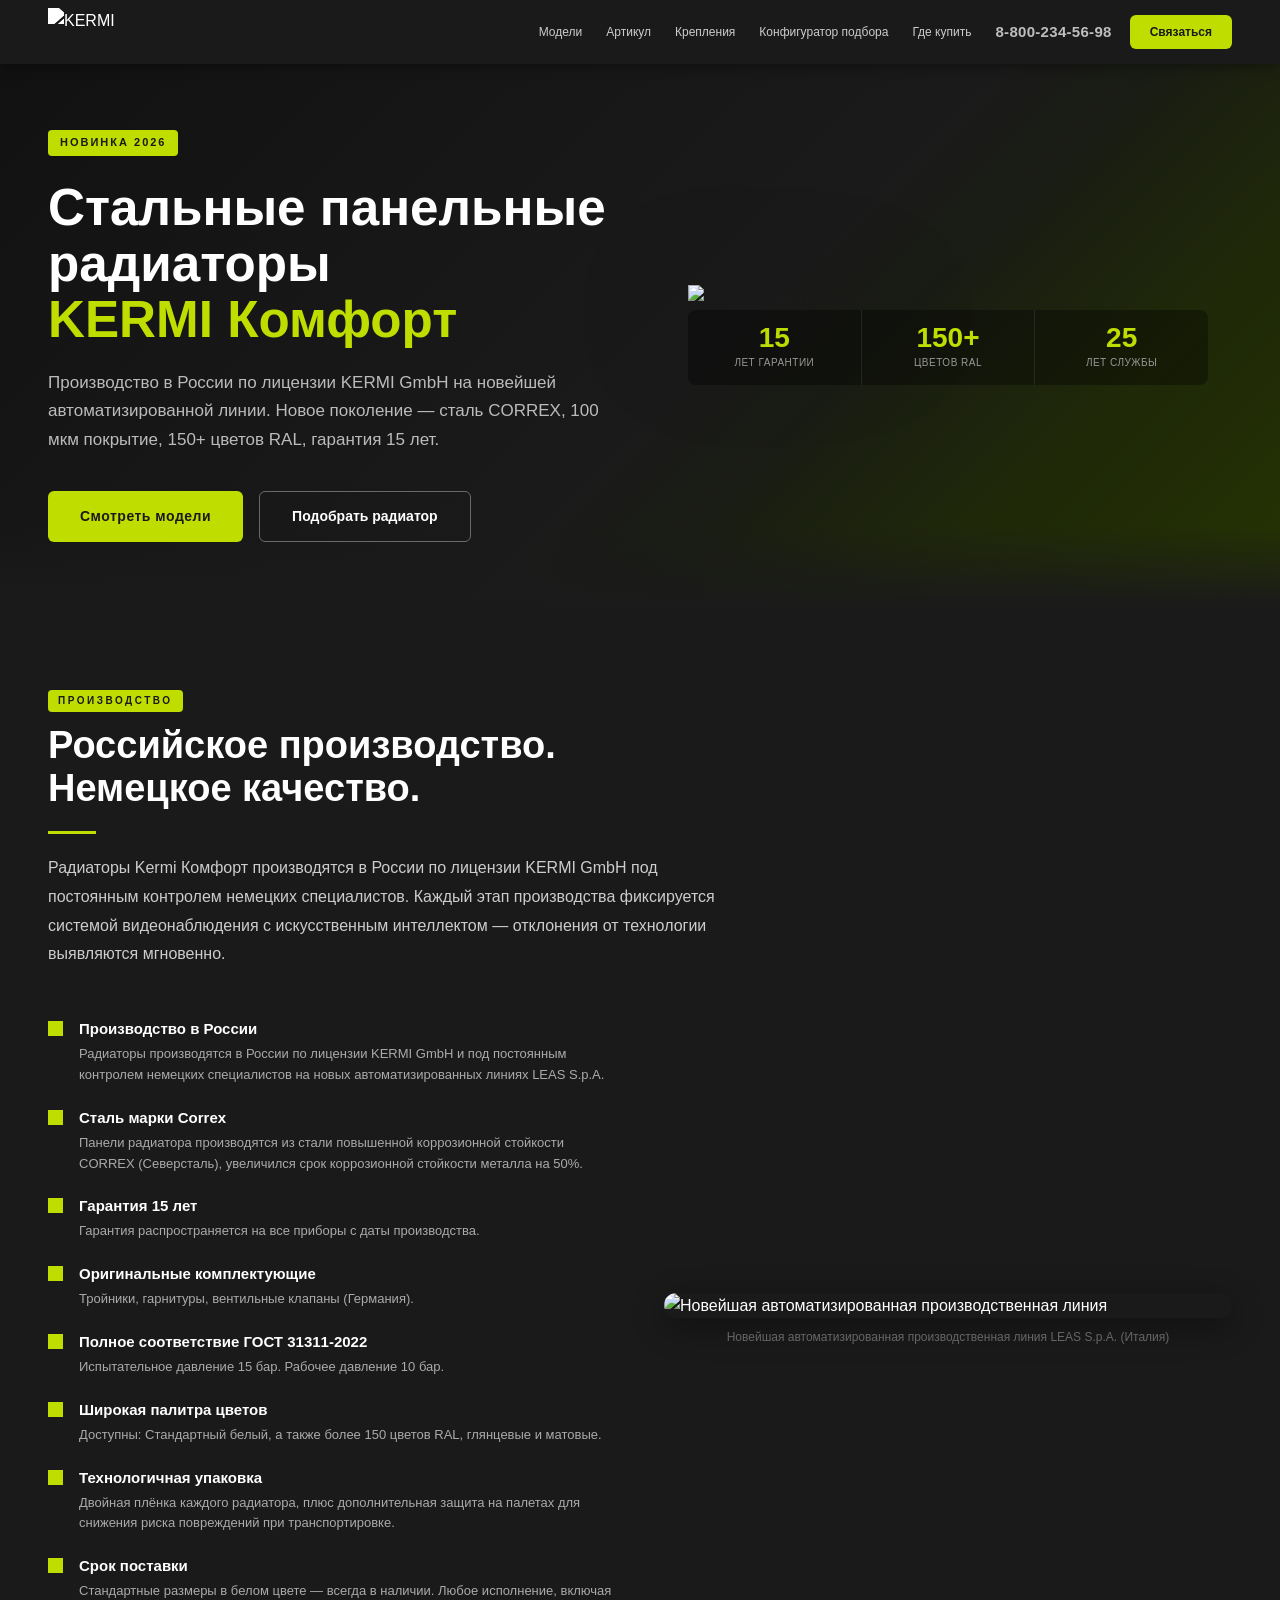
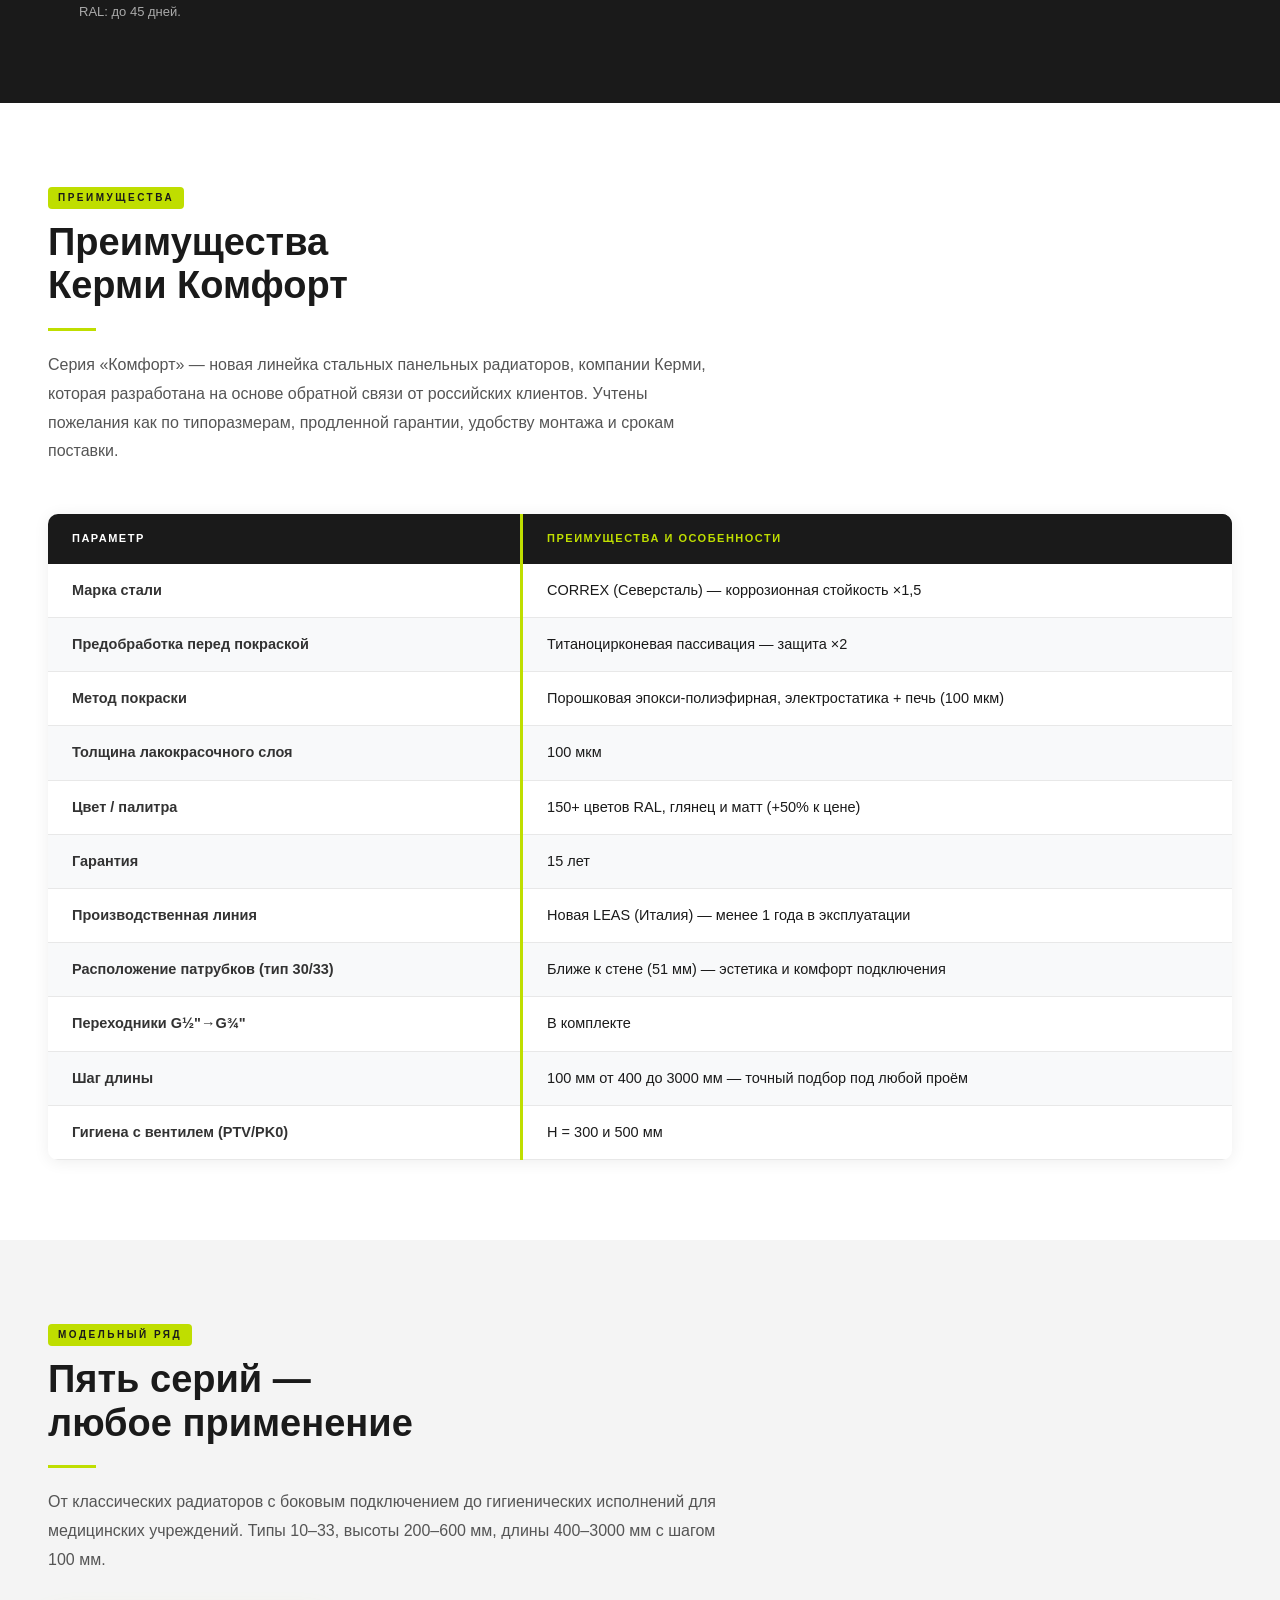
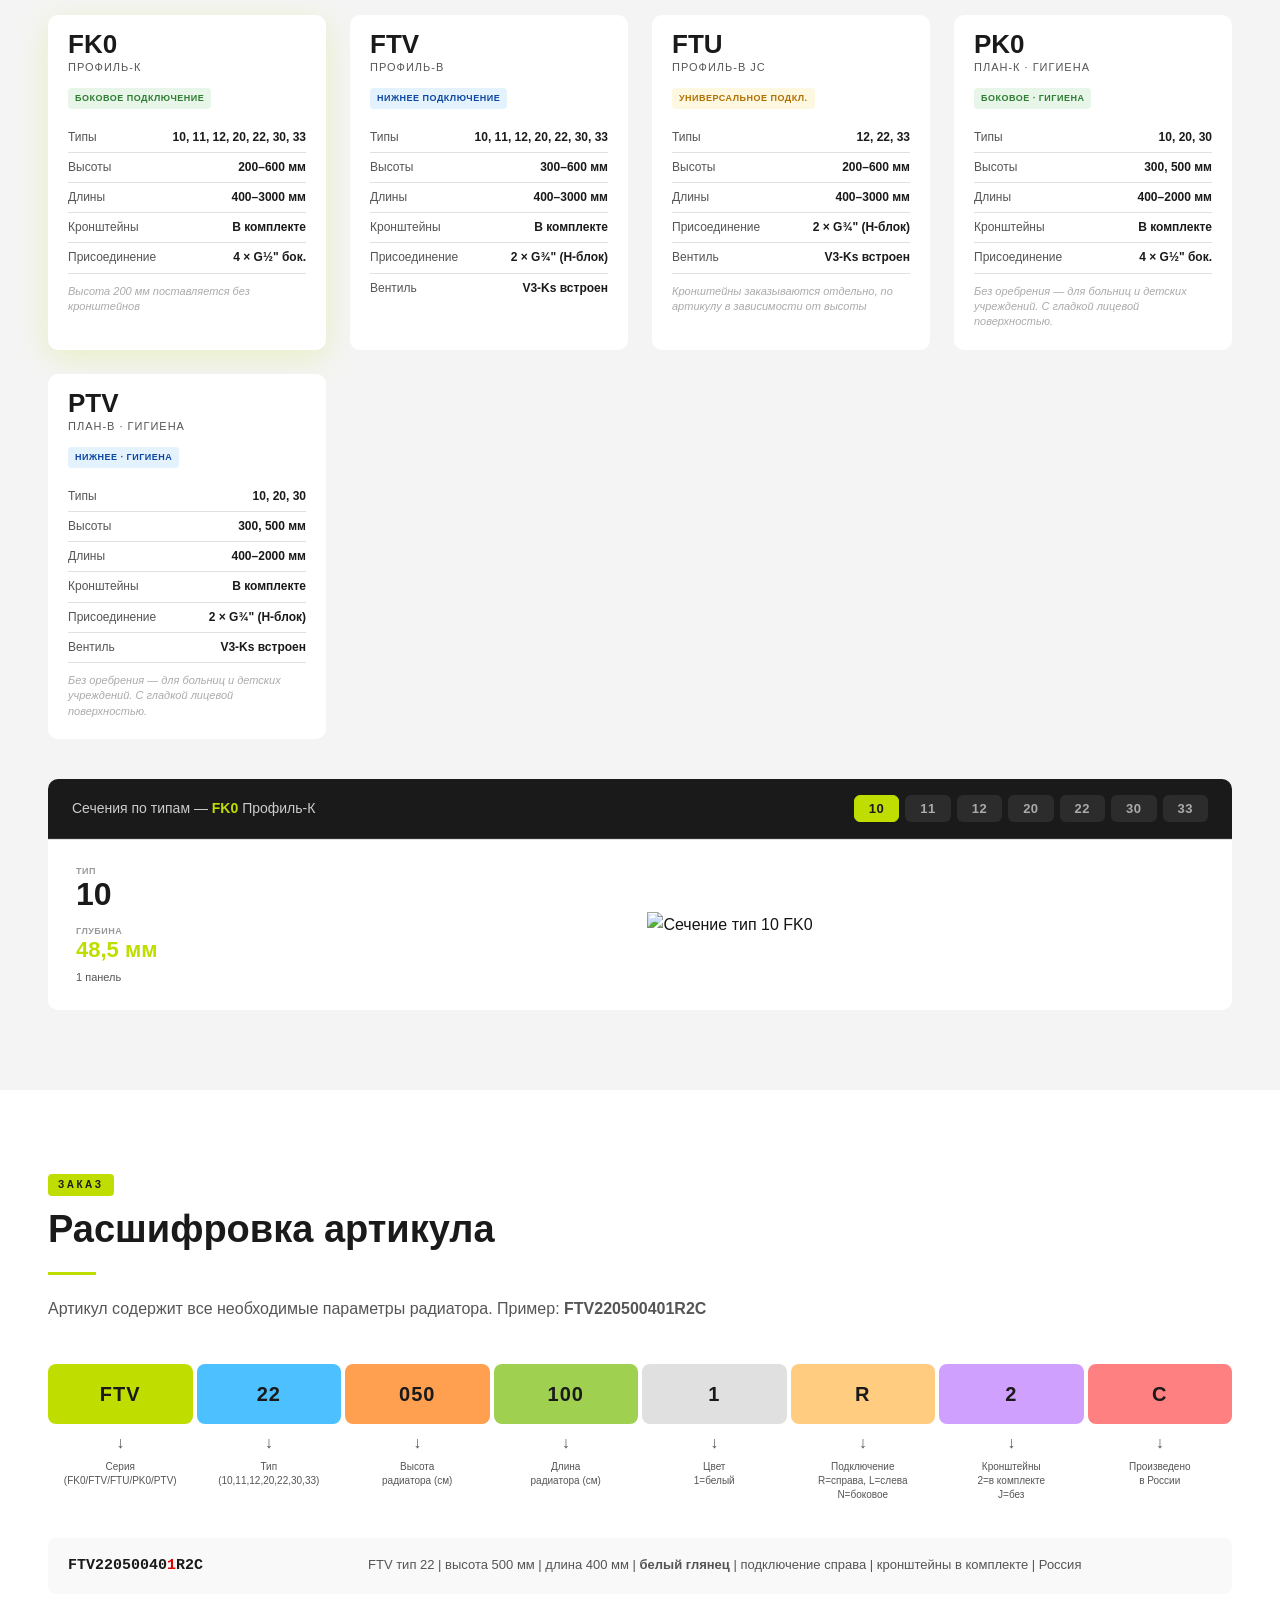
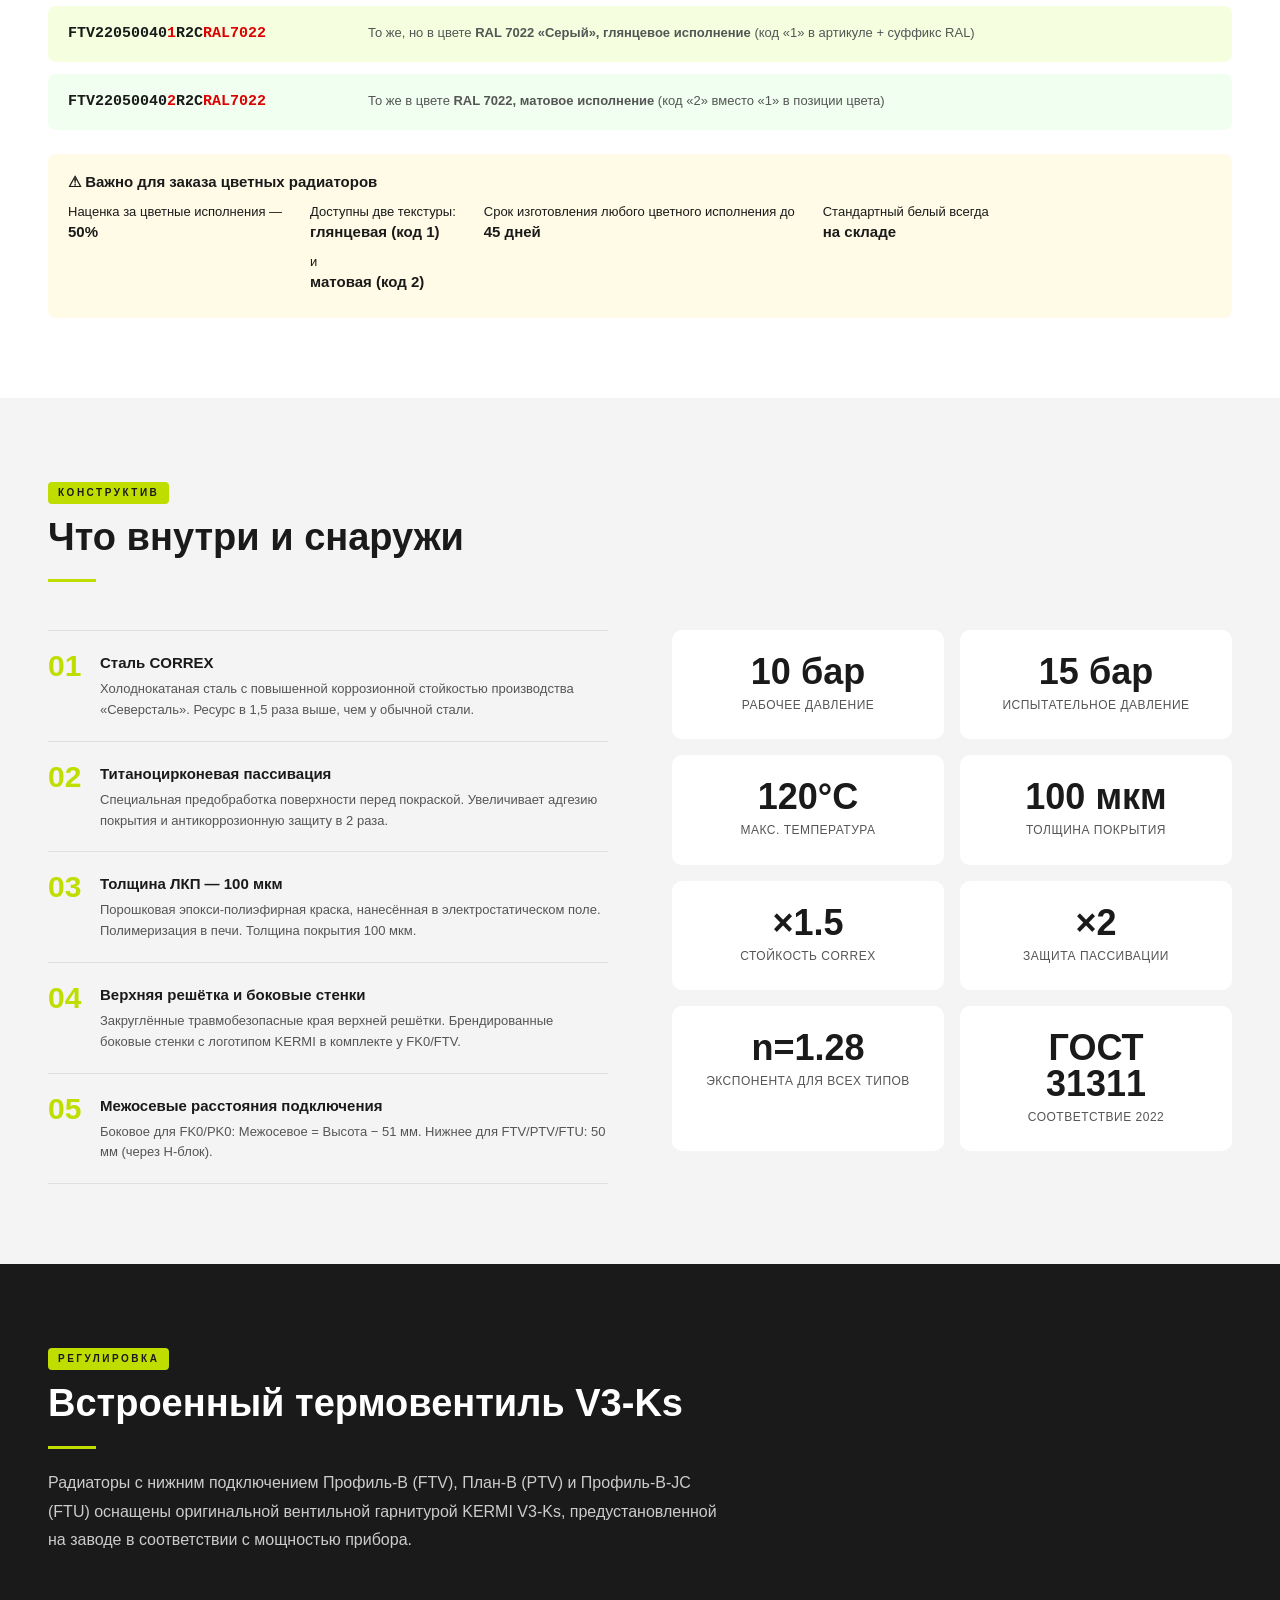
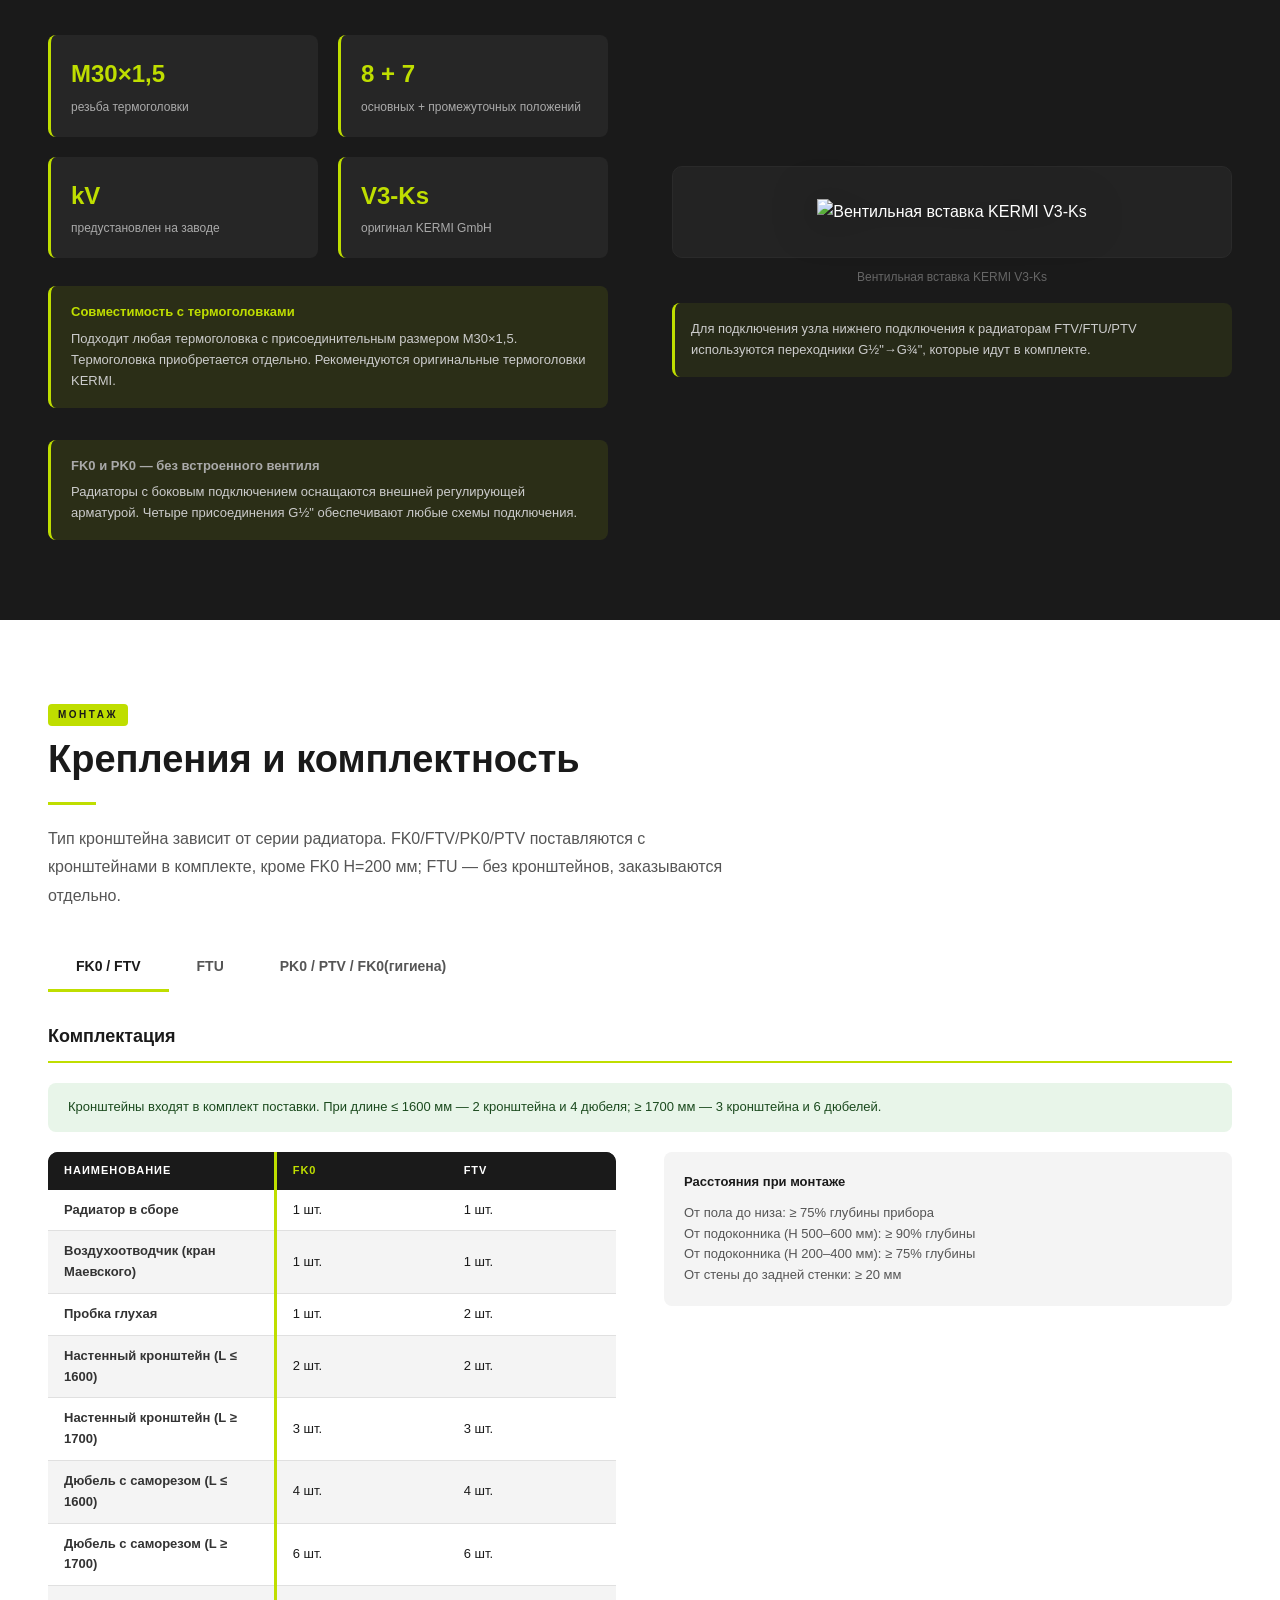
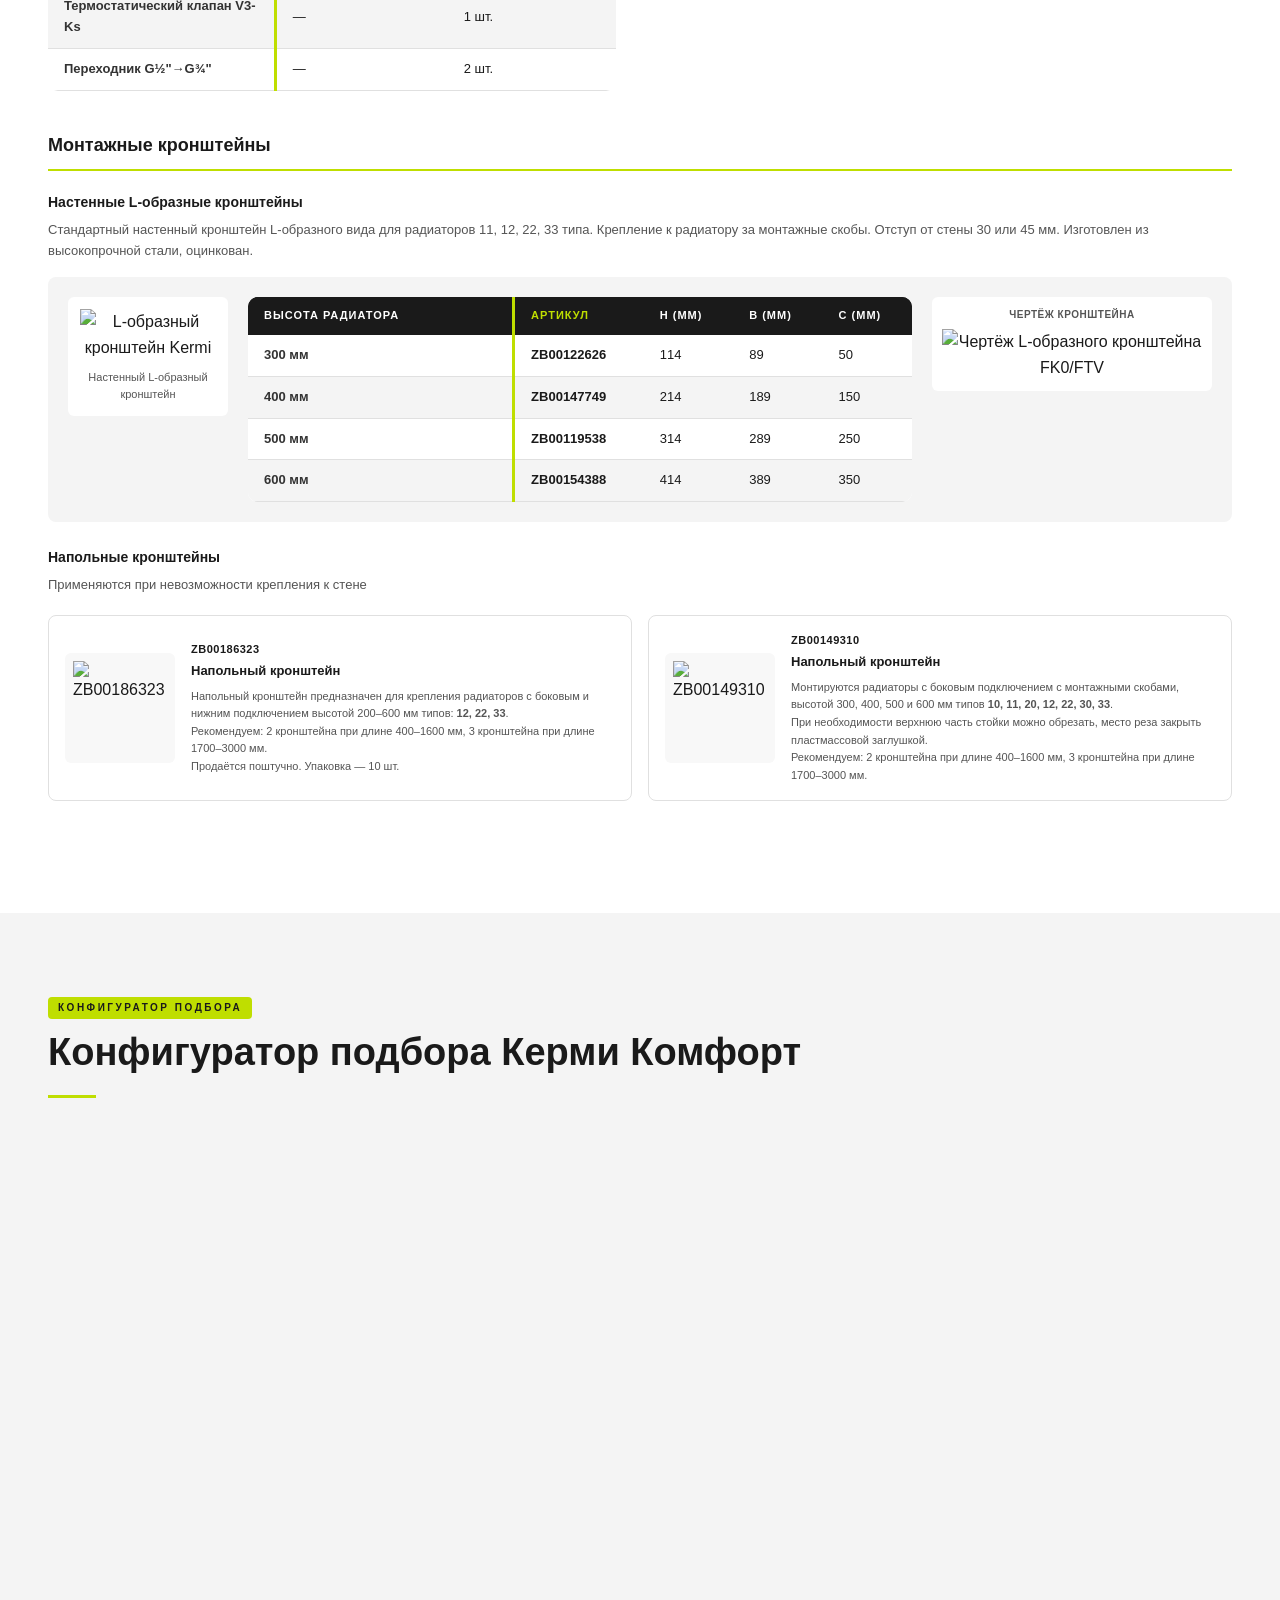
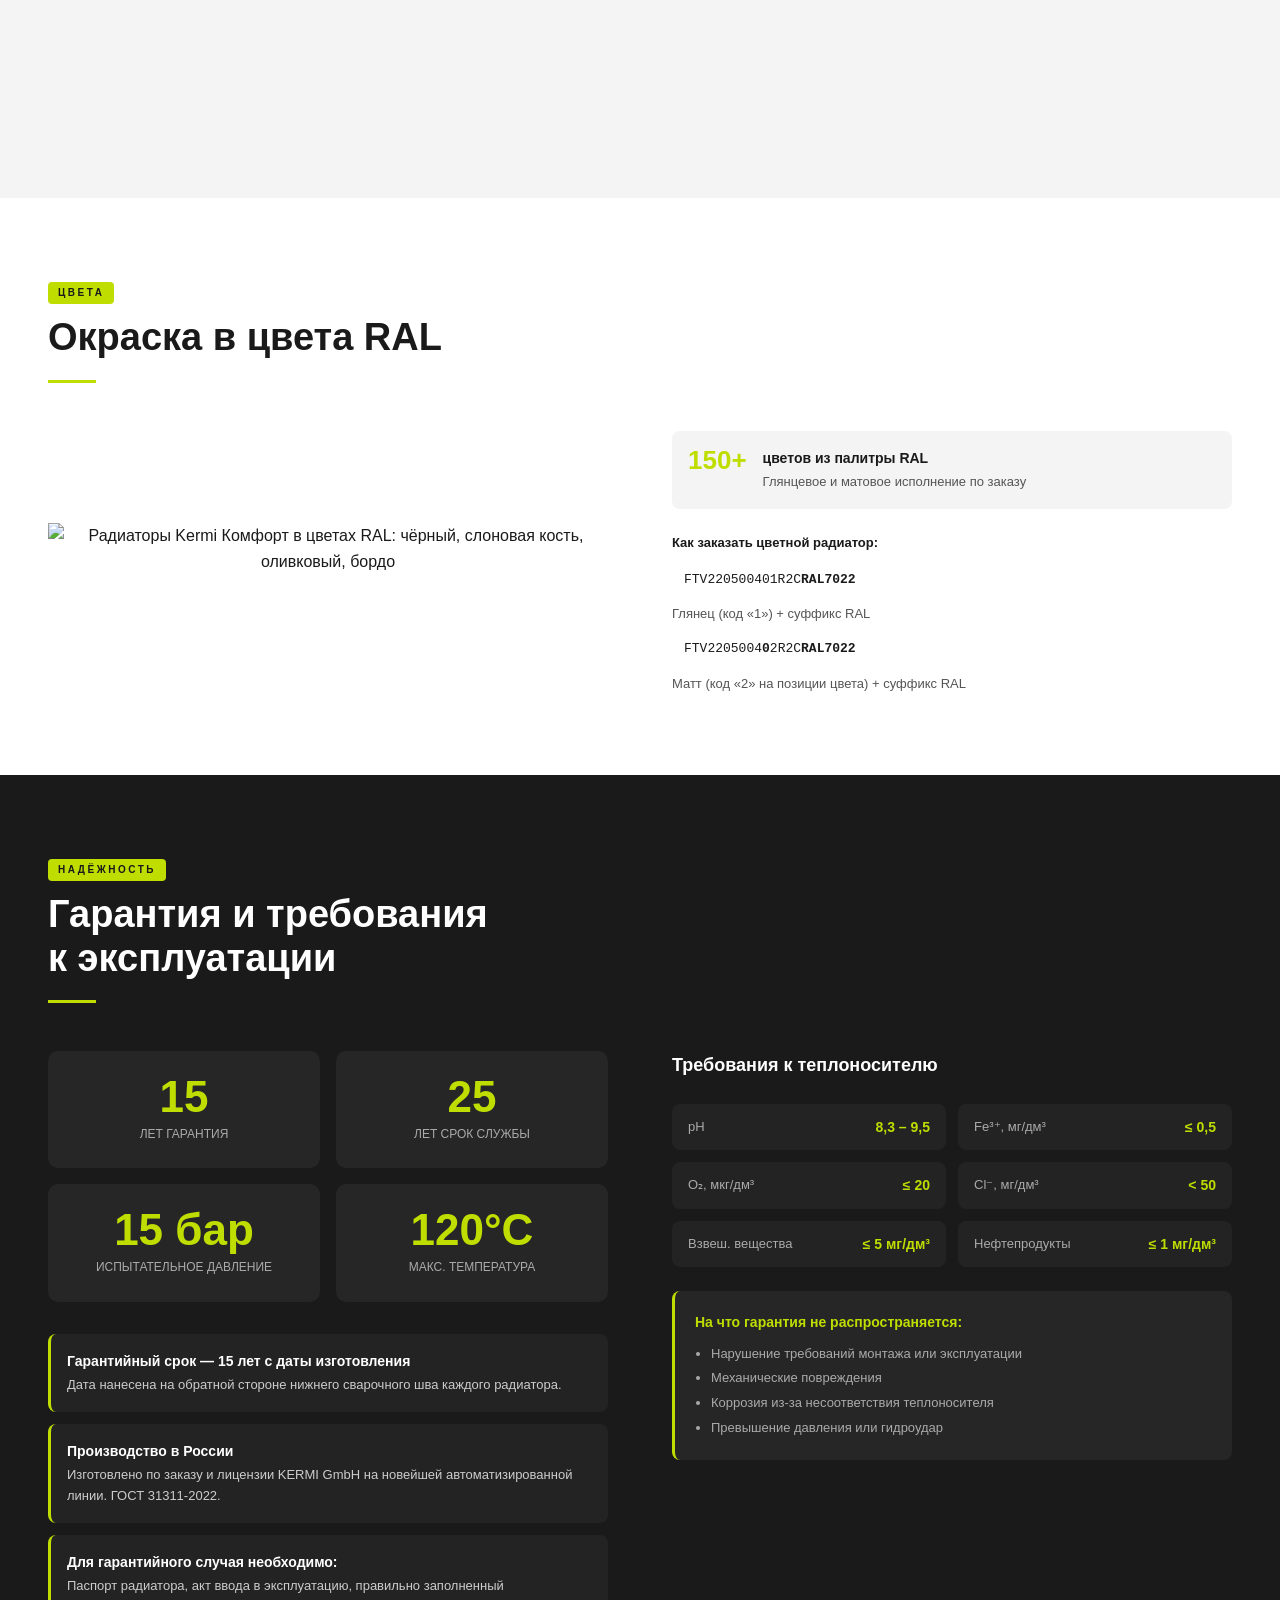
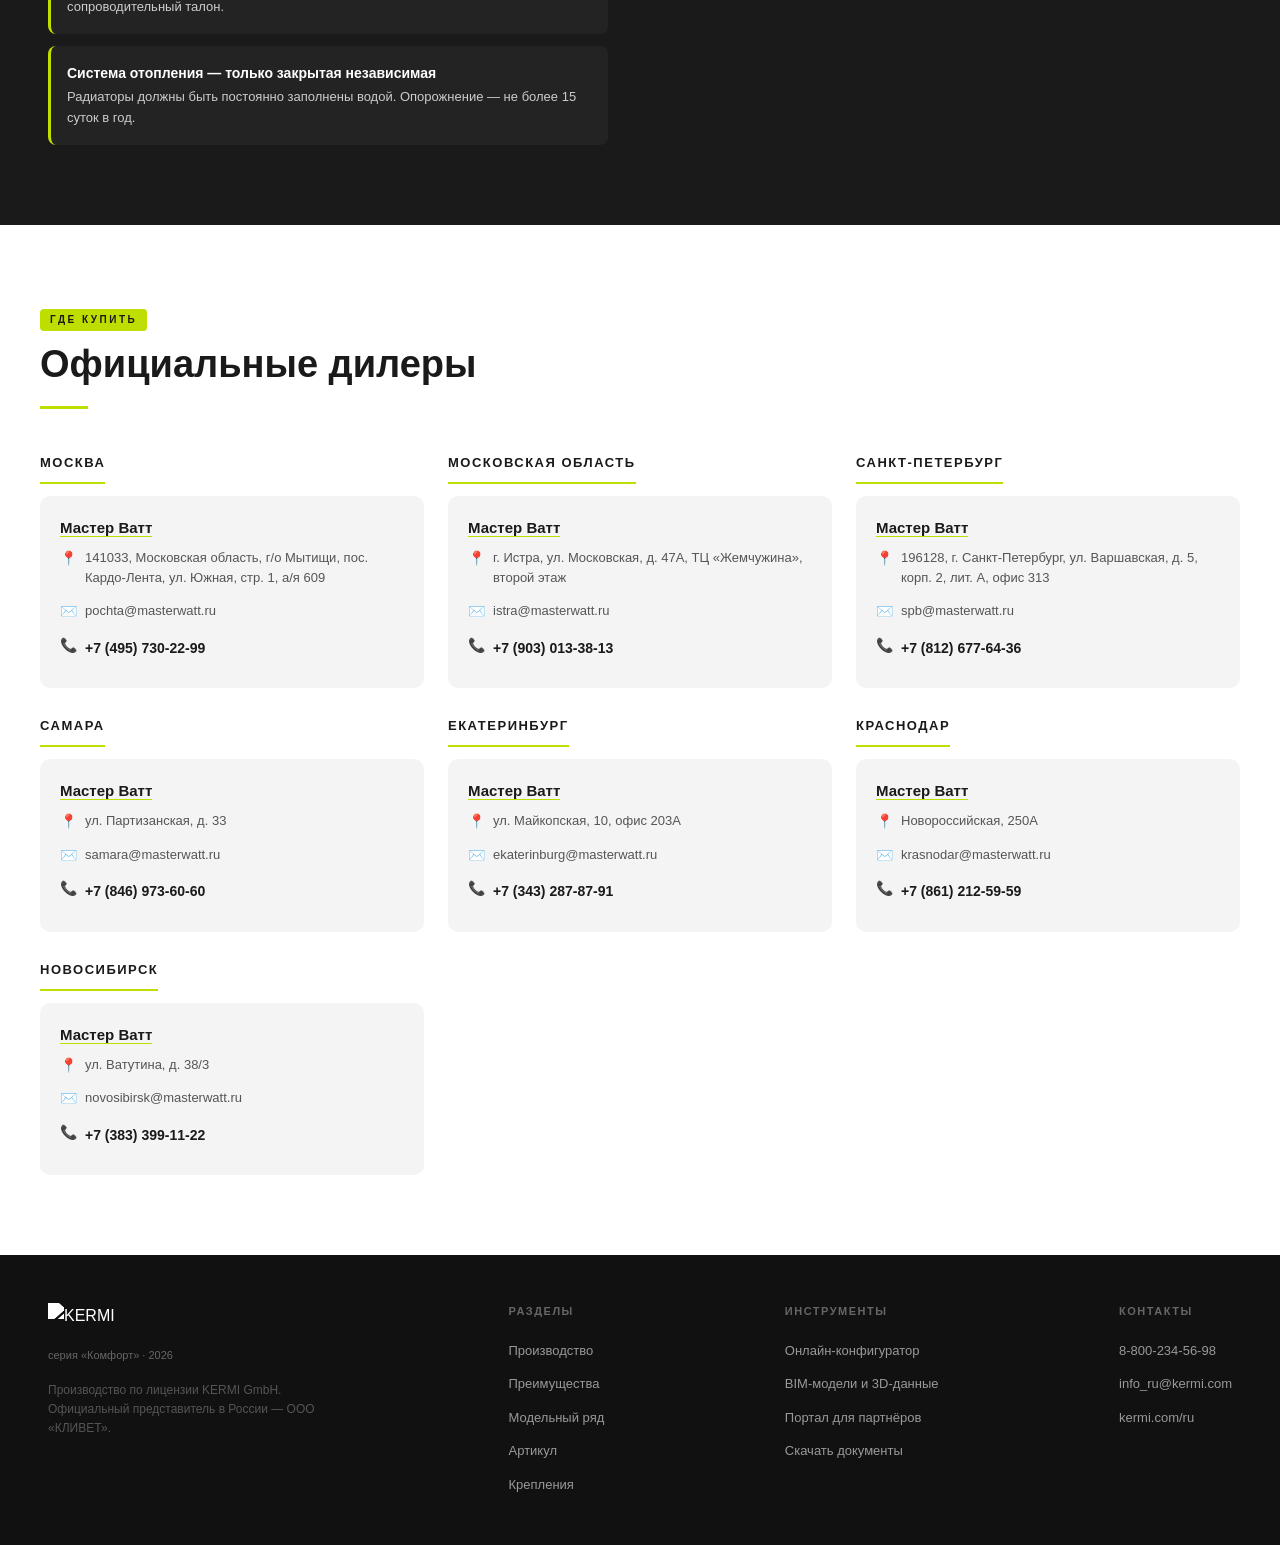
==== commit b1ae932b: "File changes" ====
--- a/static-site/index.html
+++ b/static-site/index.html
@@ -891,8 +891,20 @@
     <h2>Конфигуратор подбора Керми Комфорт</h2>
     <div class="divider"></div>
   </div>
-  <div style="width:100%;margin-top:40px;">
-    <iframe id="kermiConfigIframe" src="https://kermi-heat-pick.base44.app/embed?uid=cafdc5eb-2a56-4b25-b884-d5b640c92363" style="width:100%;height:600px;border:0;display:block;transition:height .3s ease;" title="Kermi Comfort — подбор радиаторов"></iframe>
+  <div id="kermi-widget-cafdc5eb" style="max-width:1100px;margin:0 auto;">
+    <iframe src="https://comfort.kermi-configurator.com/embed?uid=cafdc5eb-2a56-4b25-b884-d5b640c92363" style="width:100%;height:600px;border:0;display:block;" title="Kermi Comfort — подбор радиаторов"></iframe>
+    <script>
+    (function() {
+      var container = document.getElementById("kermi-widget-cafdc5eb");
+      if (!container) return;
+      var iframe = container.querySelector('iframe');
+      window.addEventListener('message', function(e) {
+        if (iframe && e.data && e.data.type === 'setIframeHeight') {
+          iframe.style.height = e.data.height + 'px';
+        }
+      });
+    })();
+    </script>
   </div>
 </section>
 
@@ -917,7 +929,7 @@
       </div>
       <div>
         <div style="margin-bottom:28px;text-align:center;">
-          <img src="https://base44.app/api/apps/69f20cdd1ade181e43a31fad/files/mp/public/69f20cdd1ade181e43a31fad/9e4c1a87c_colored_kermi_comfort.png" alt="Радиаторы Kermi Комфорт в цветах RAL: чёрный, слоновая кость, оливковый, бордо" style="width:102%;max-width:100%;display:inline-block;background:transparent;">
+          <img src="https://media.base44.com/images/public/69f20cdd1ade181e43a31fad/9e4c1a87c_colored_kermi_comfort.png" alt="Радиаторы Kermi Комфорт в цветах RAL: чёрный, слоновая кость, оливковый, бордо" style="width:102%;max-width:100%;display:inline-block;background:transparent;">
         </div>
       </div>
     </div>
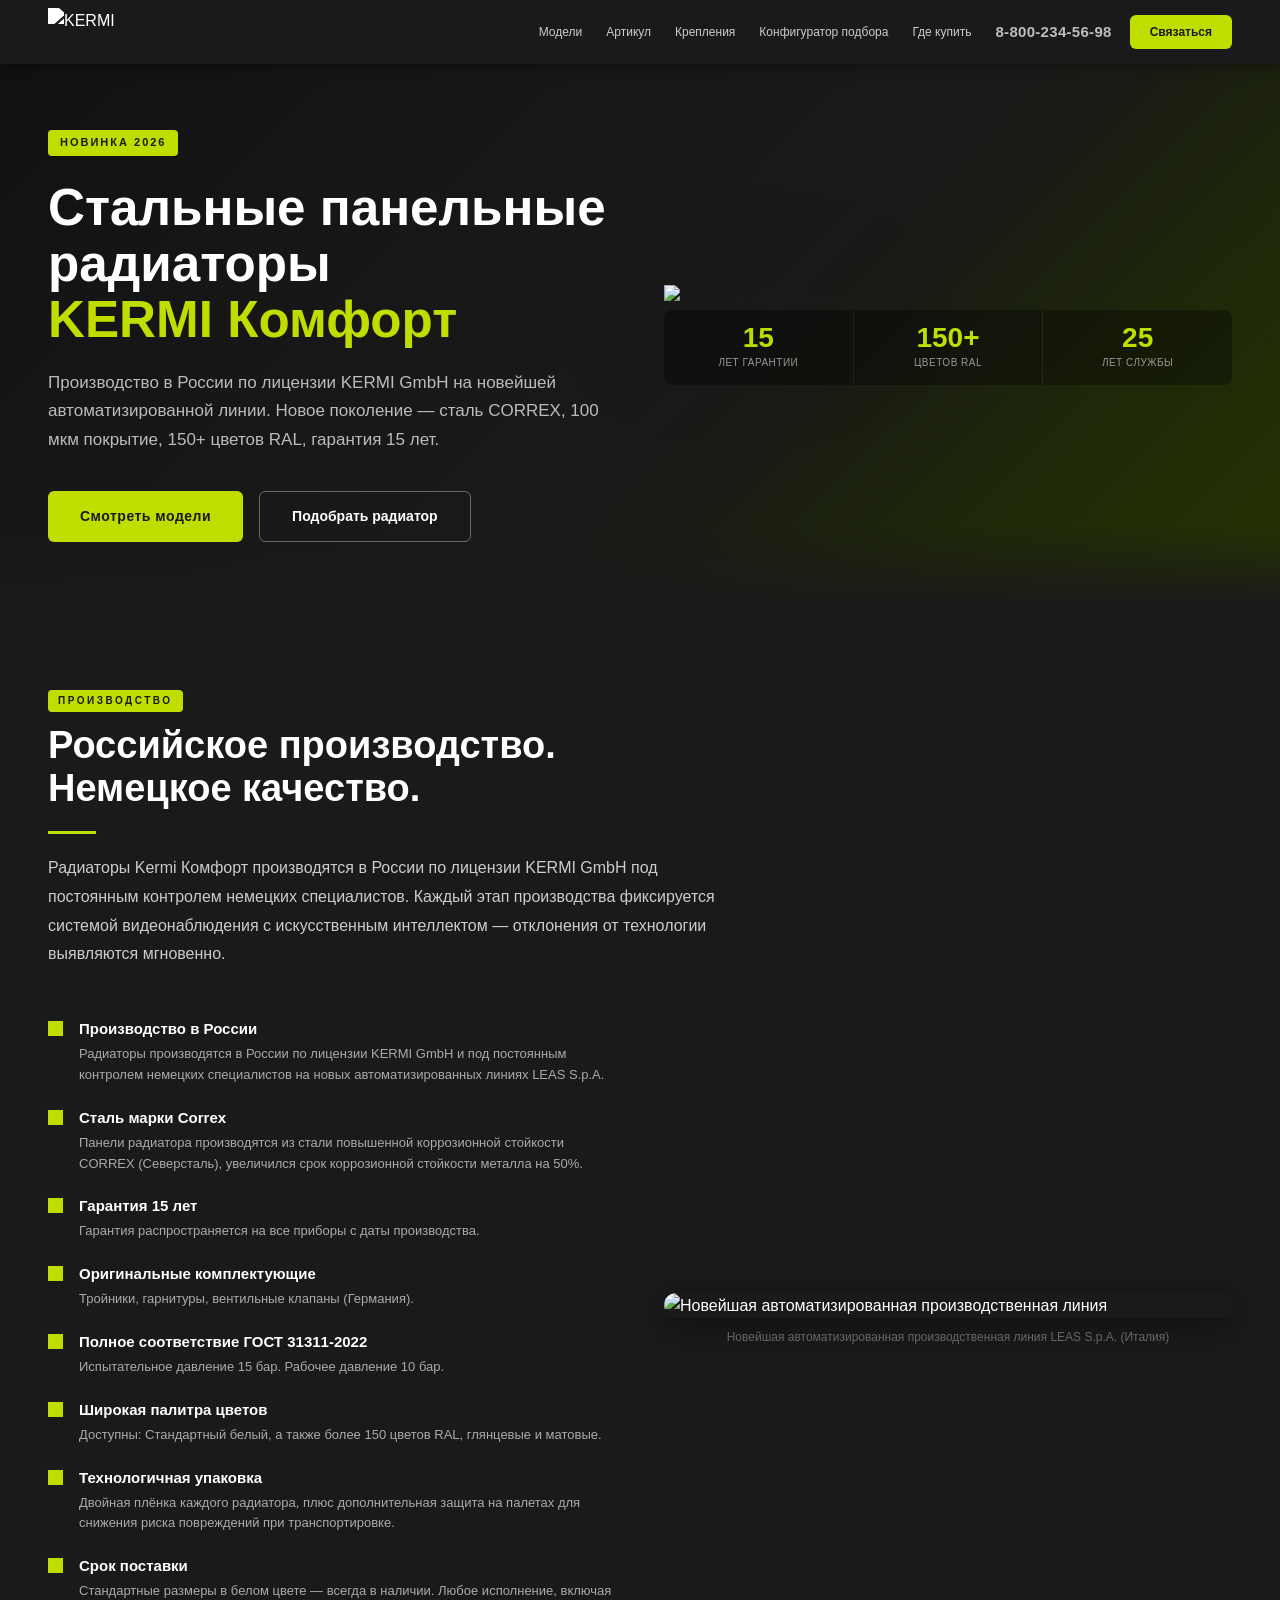
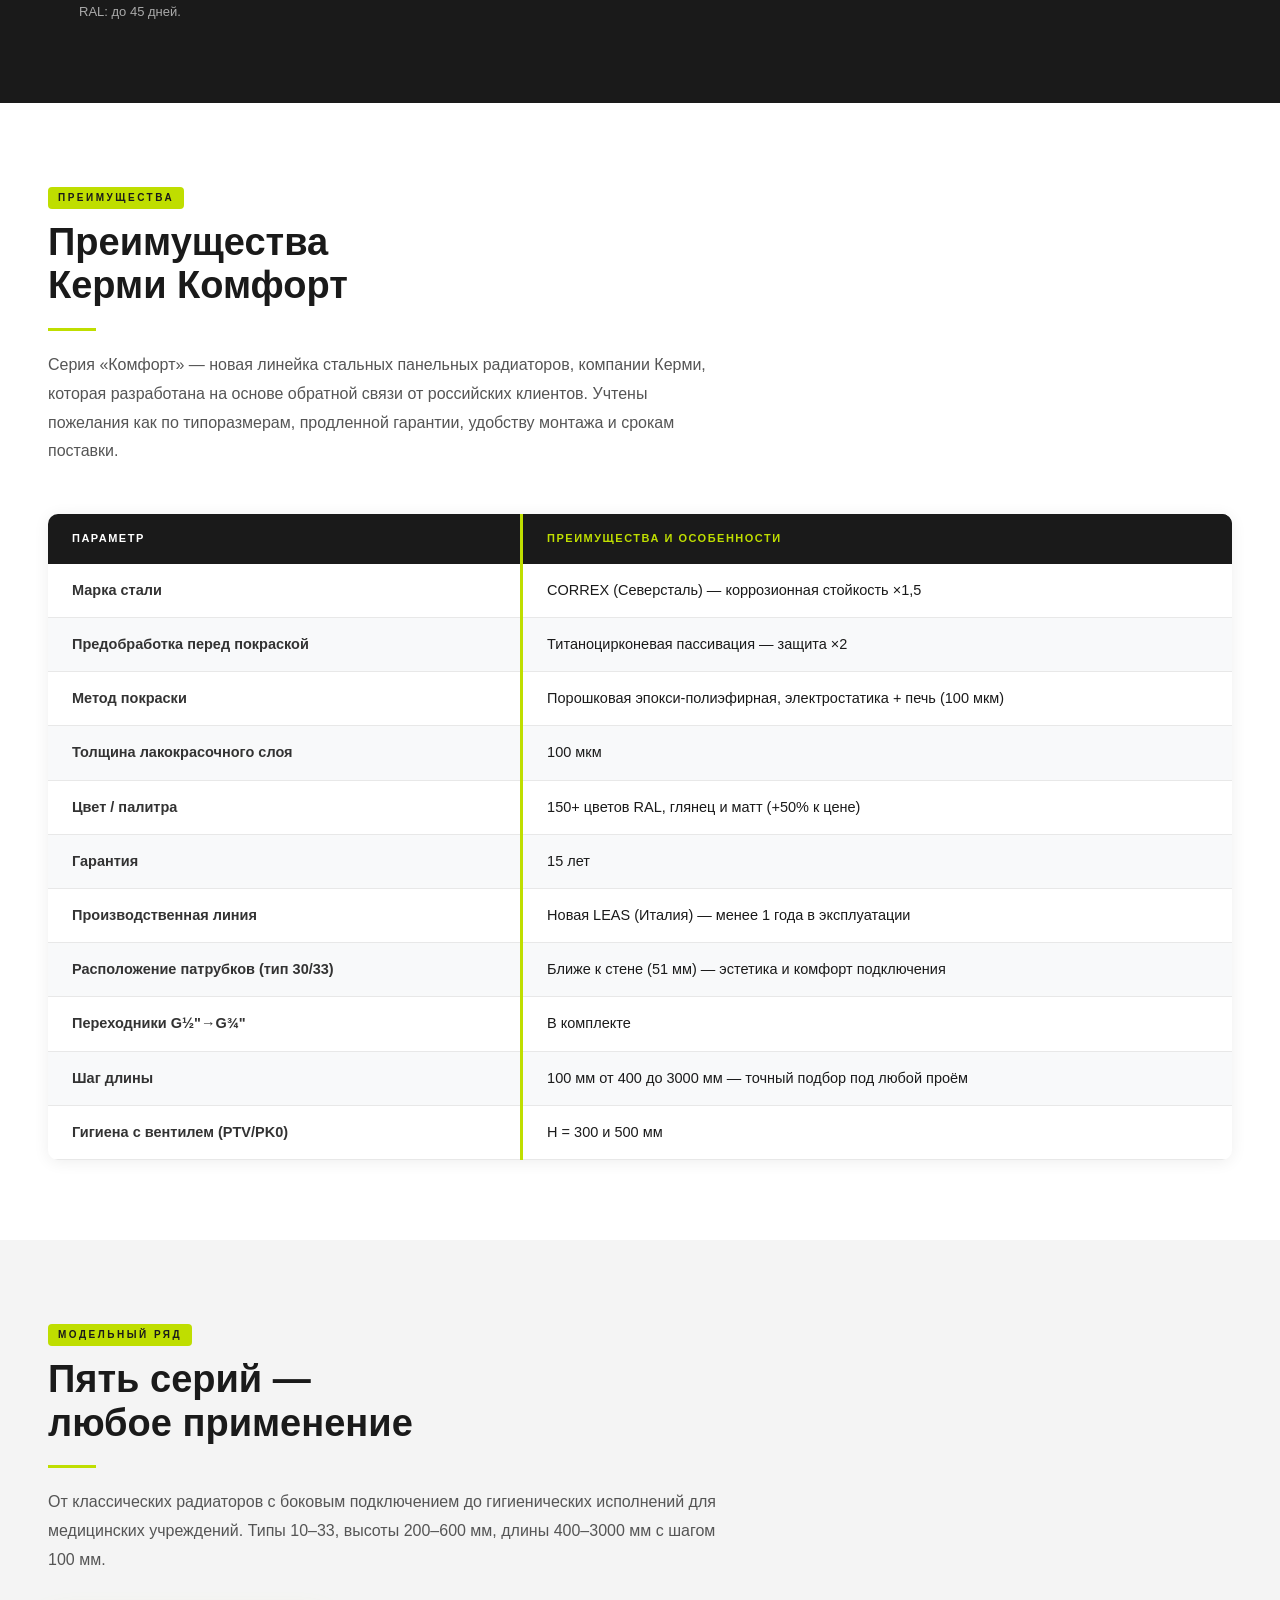
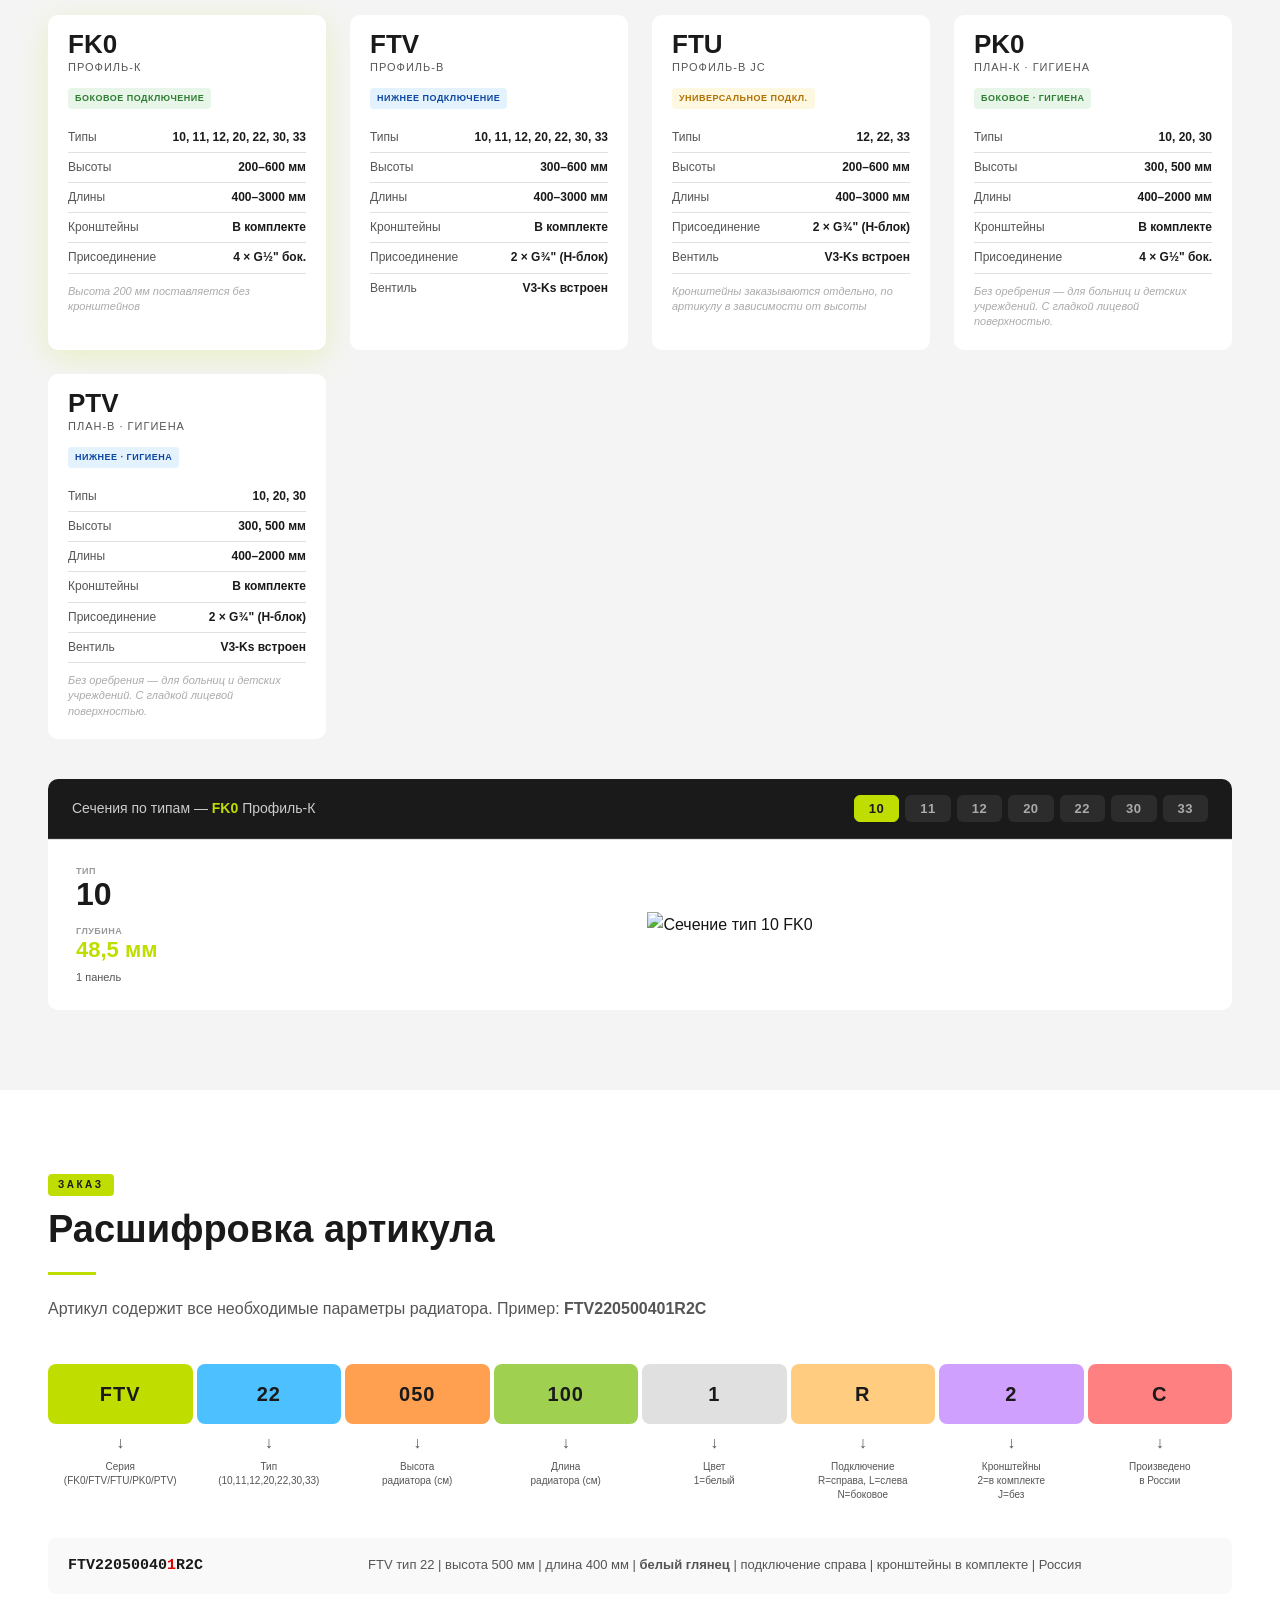
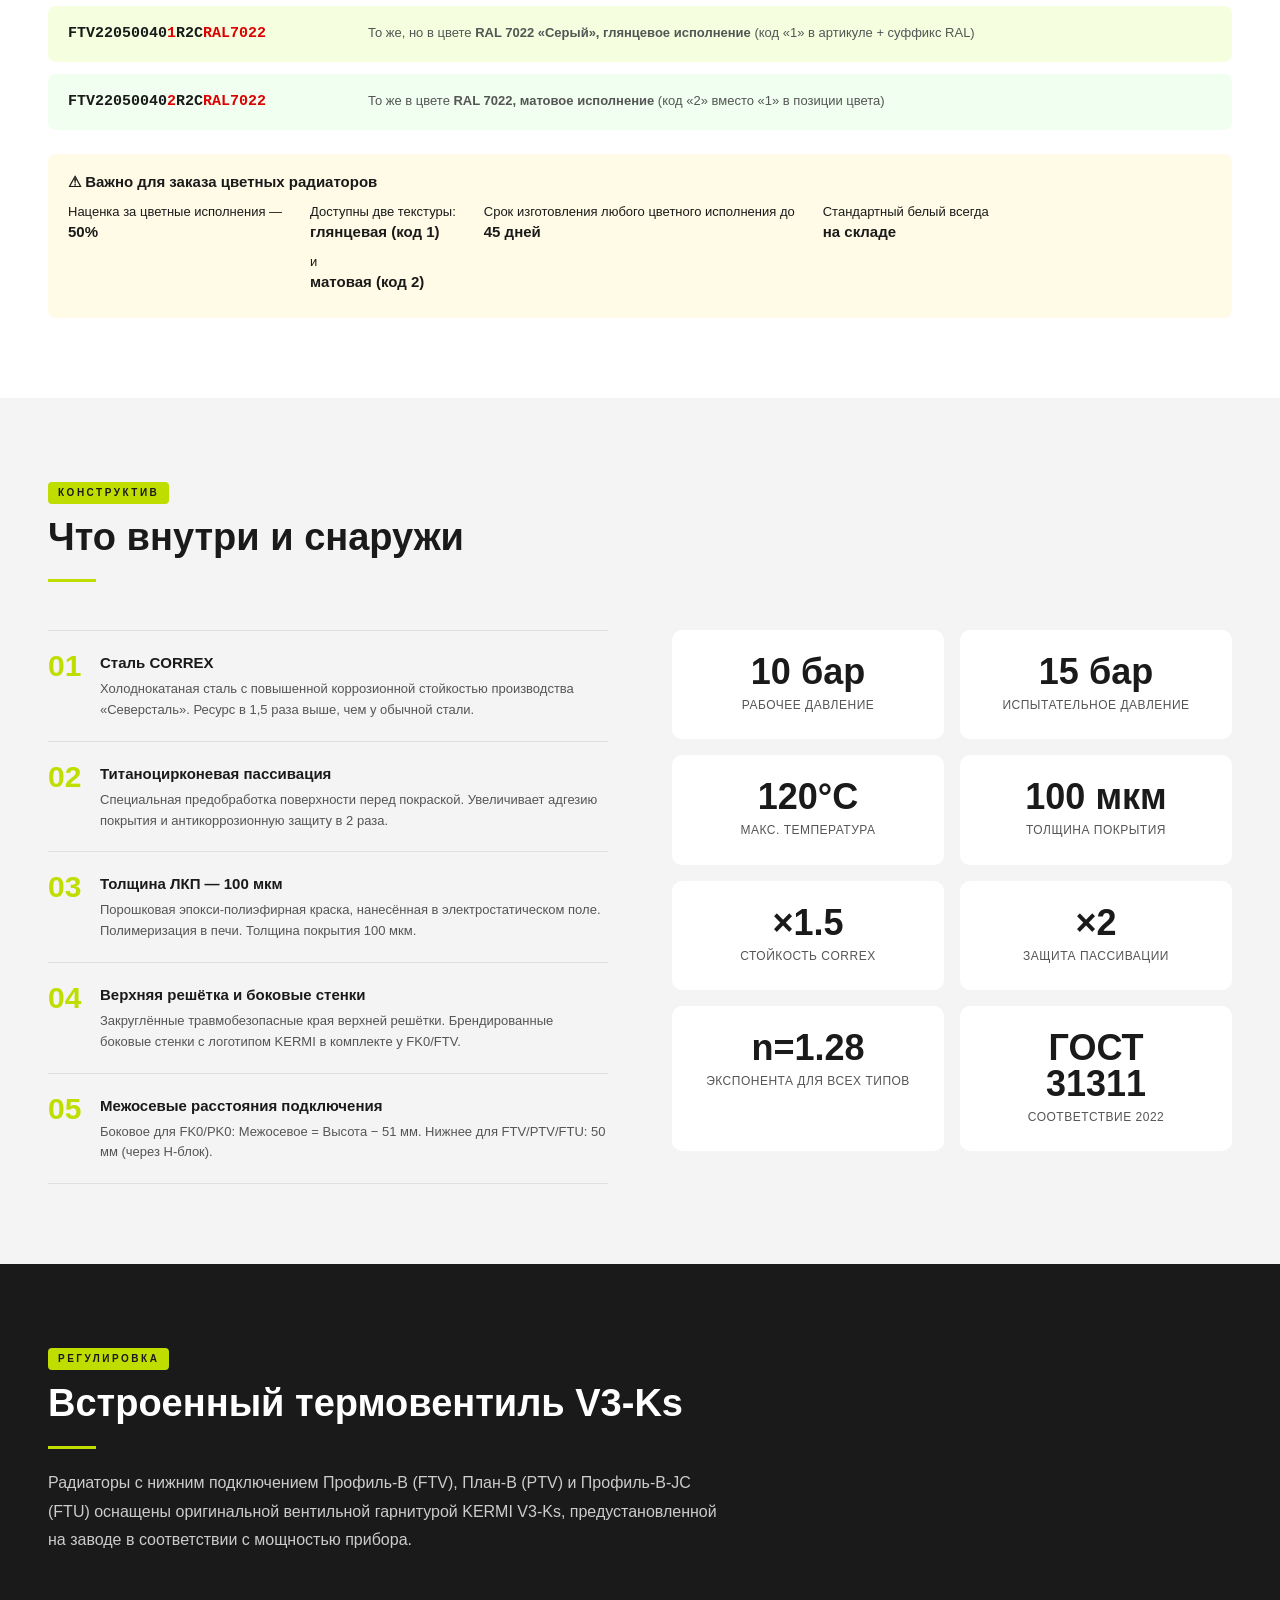
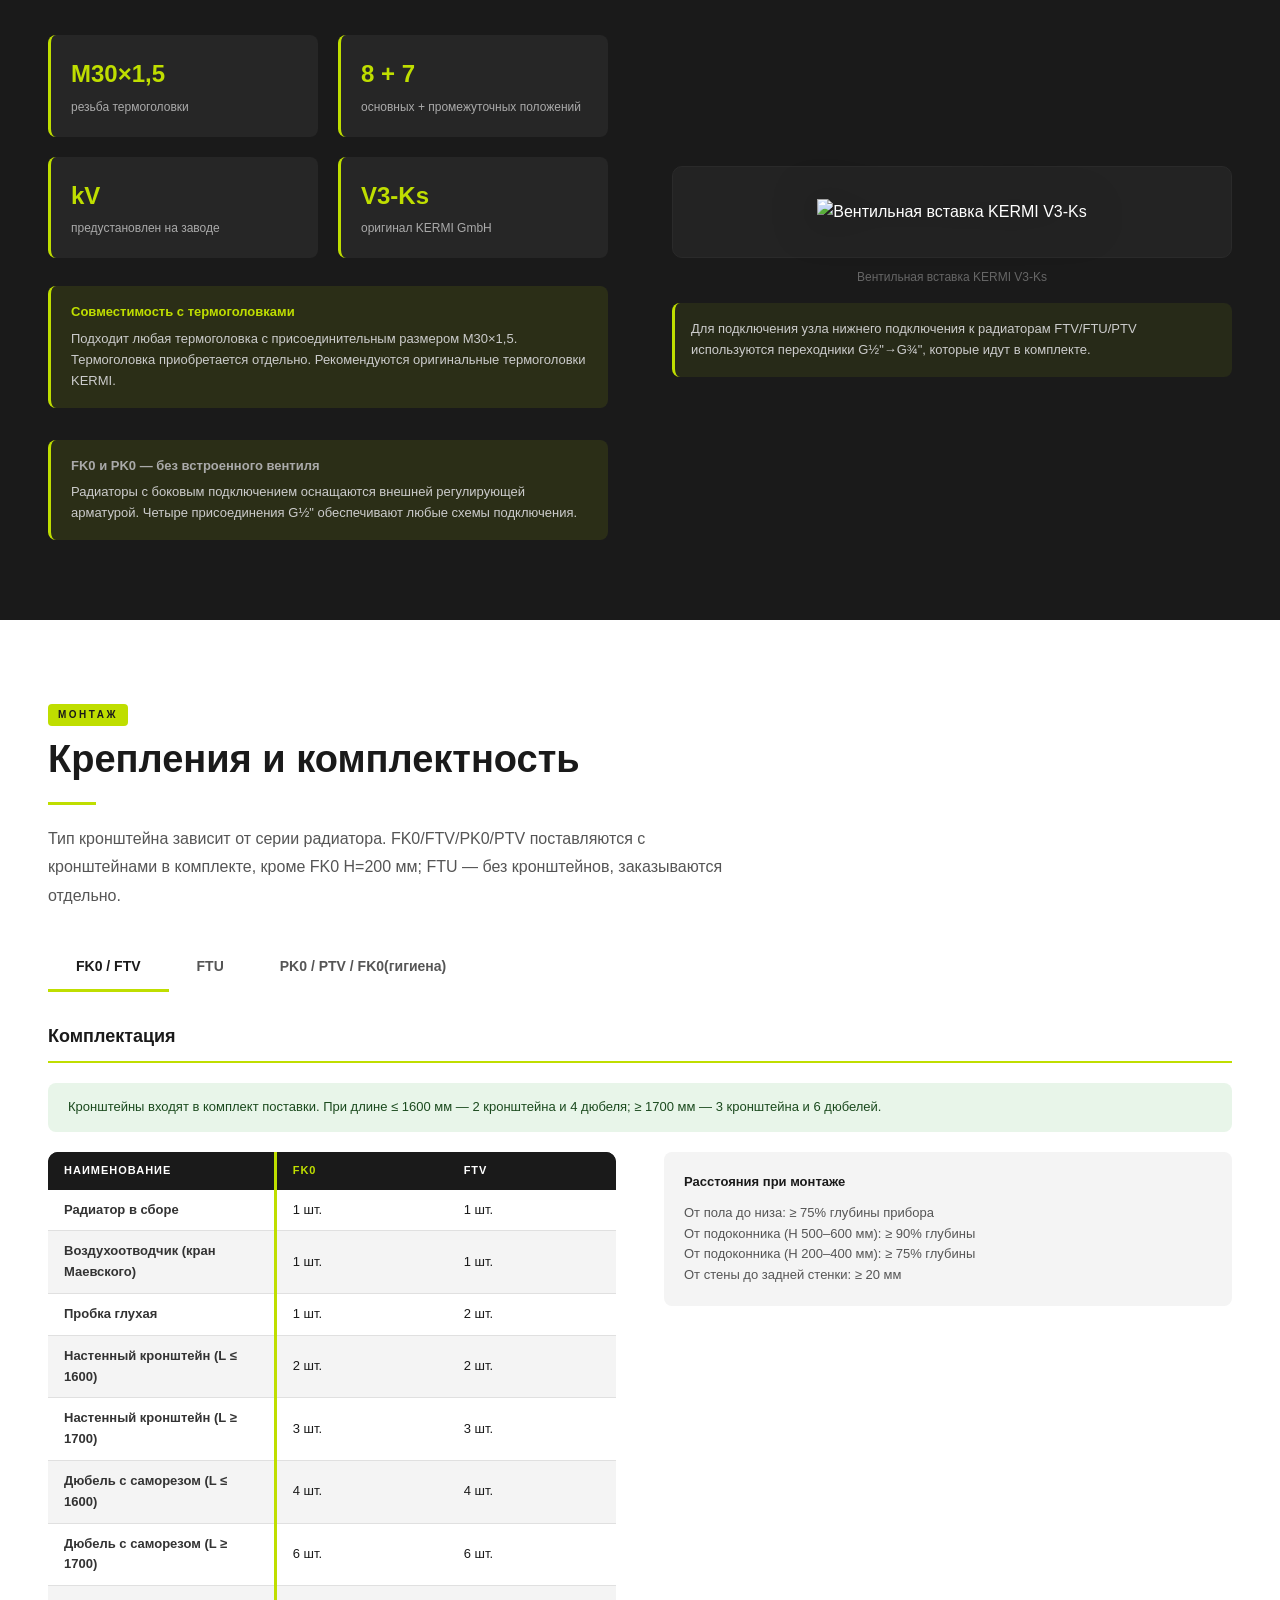
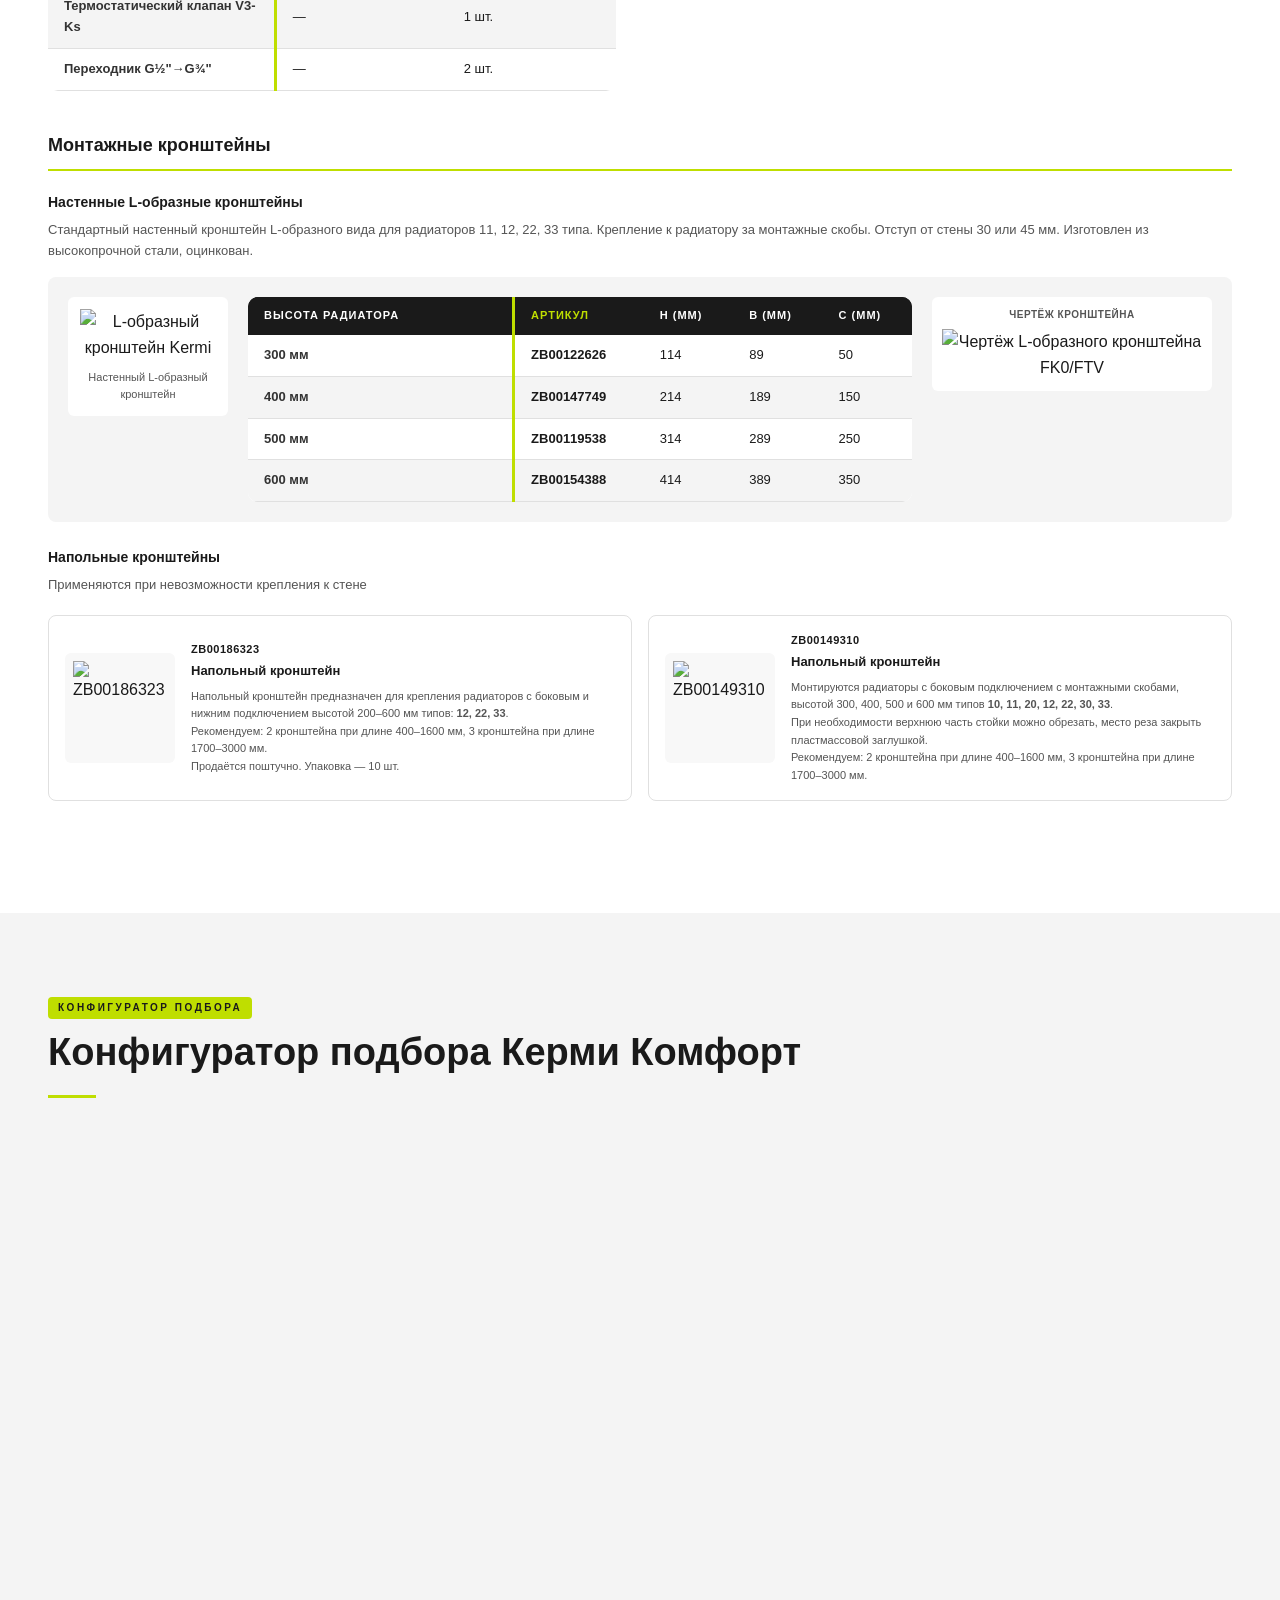
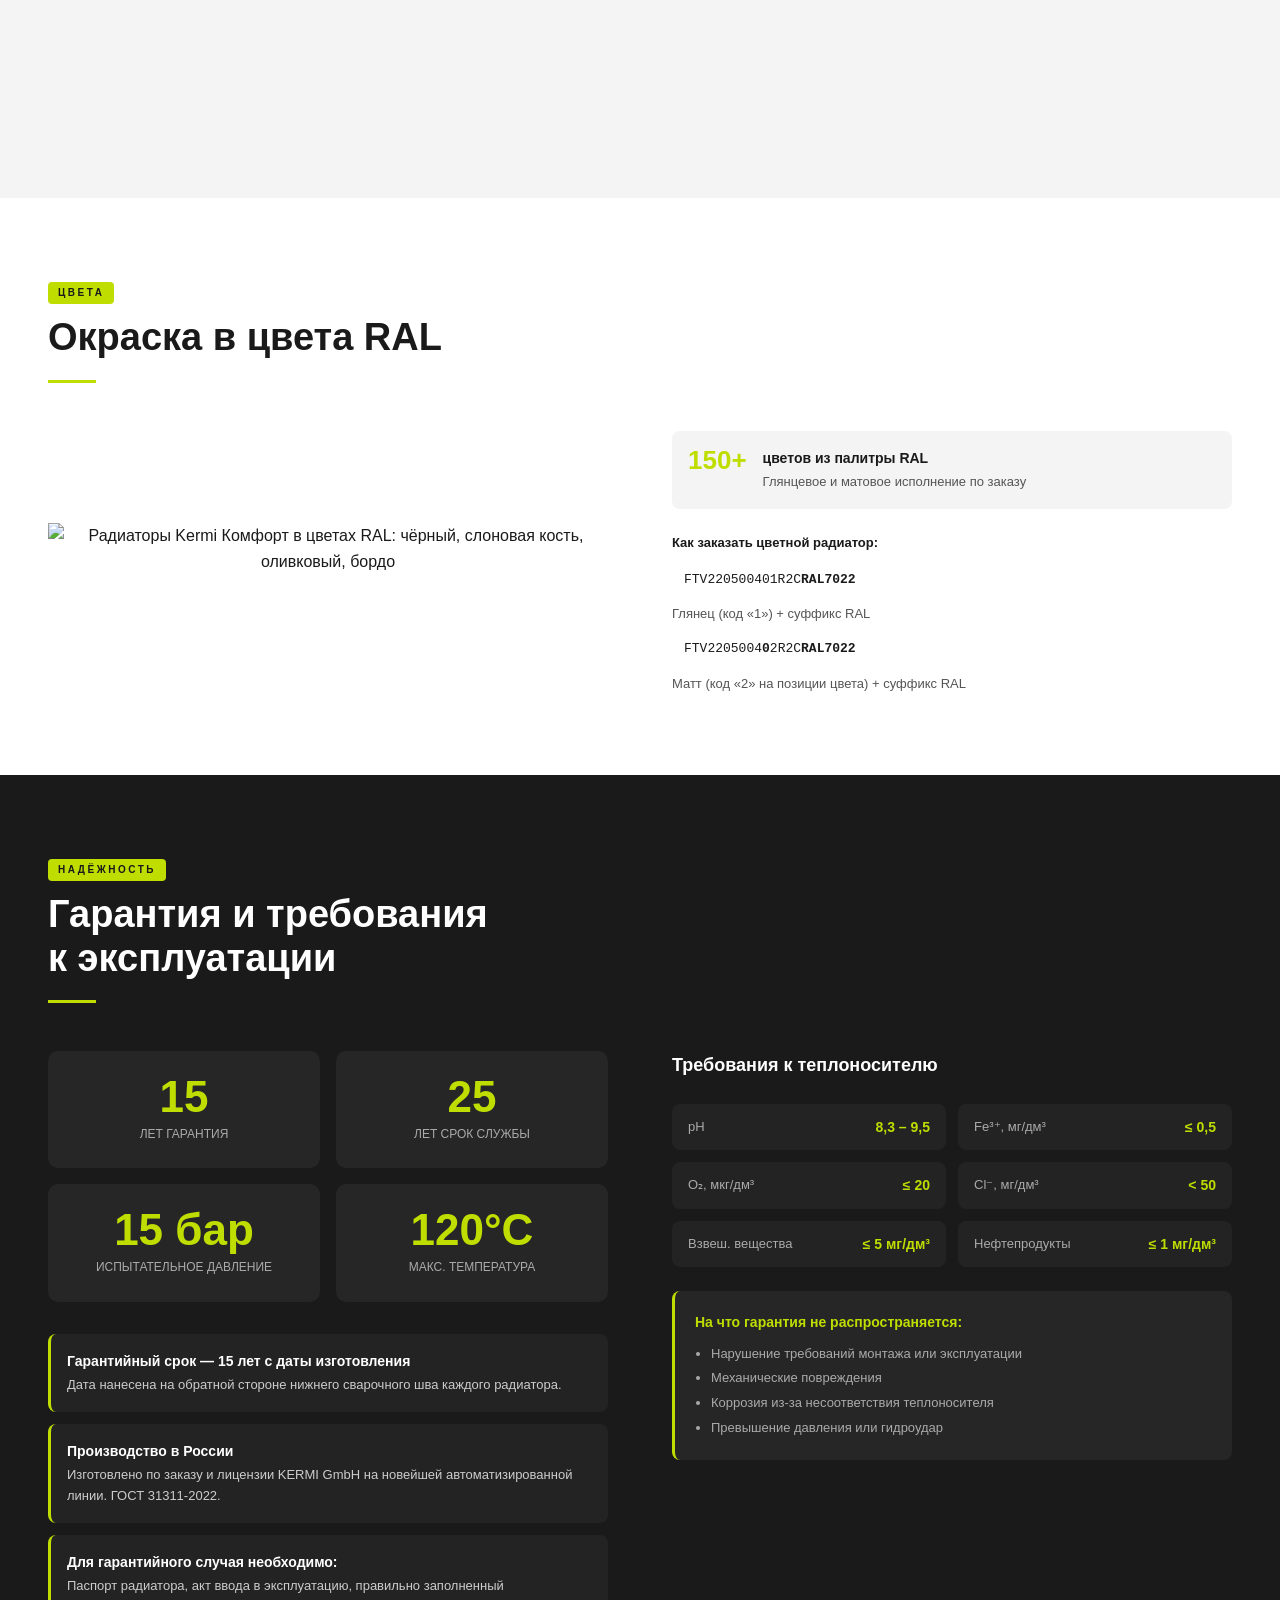
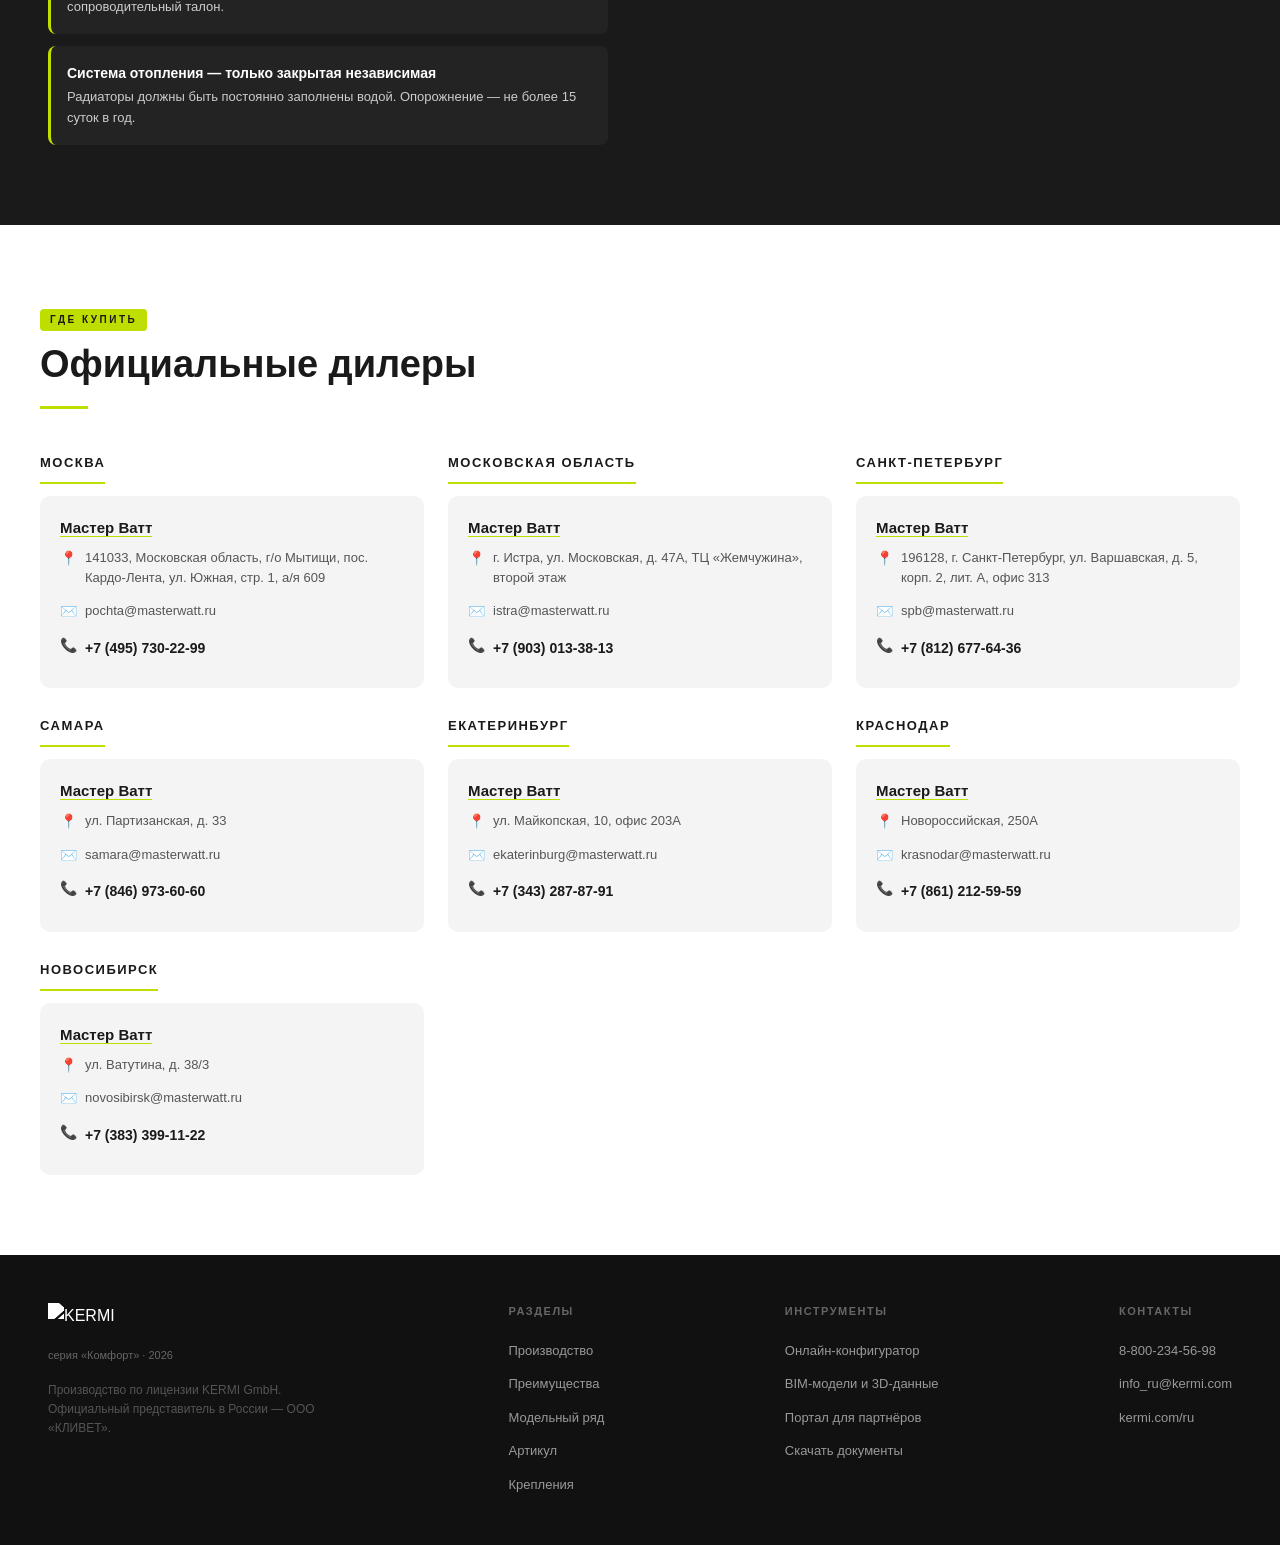
==== commit fe934b65: "File changes" ====
--- a/static-site/index.html
+++ b/static-site/index.html
@@ -65,8 +65,8 @@
   .stat { text-align: center; }
   .hero-inner { max-width: 1200px; margin: 0 auto; width: 100%; display: grid; grid-template-columns: 1fr 1fr; gap: 48px; align-items: center; position: relative; z-index: 2; }
   .hero-right { display: flex; flex-direction: column; align-items: center; gap: 0; }
-  .hero-right img { width: 100%; max-width: 520px; filter: drop-shadow(0 20px 60px rgba(0,0,0,.55)); display: block; }
-  .hero-stats-row { display: flex; gap: 0; width: 100%; max-width: 520px; background: rgba(0,0,0,.35); border-radius: 8px; }
+  .hero-right img { width: 100%; max-width: 624px; filter: drop-shadow(0 20px 60px rgba(0,0,0,.55)); display: block; }
+  .hero-stats-row { display: flex; gap: 0; width: 100%; max-width: 624px; background: rgba(0,0,0,.35); border-radius: 8px; }
   .hero-stats-row .stat { flex: 1; padding: 14px 8px; text-align: center; border-right: 1px solid rgba(255,255,255,.08); }
   .hero-stats-row .stat:last-child { border-right: none; }
   .hero-stats-row .stat-val { font-size: 28px; font-weight: 900; color: var(--lime); line-height: 1; }
@@ -377,7 +377,7 @@
       </div>
     </div>
     <div class="hero-right">
-      <img src="https://media.base44.com/images/public/69f20cdd1ade181e43a31fad/0051696a0_.png" alt="Радиатор Kermi Комфорт">
+      <img src="https://media.base44.com/images/public/6a590b715e6fa7f1a2f64056/383e38234___.png" alt="Радиатор Kermi Комфорт">
       <div class="hero-stats-row">
         <div class="stat"><div class="stat-val">15</div><div class="stat-lbl">лет гарантии</div></div>
         <div class="stat"><div class="stat-val">150+</div><div class="stat-lbl">цветов RAL</div></div>
@@ -891,9 +891,10 @@
     <h2>Конфигуратор подбора Керми Комфорт</h2>
     <div class="divider"></div>
   </div>
-  <div id="kermi-widget-cafdc5eb" style="max-width:1100px;margin:0 auto;">
-    <iframe src="https://comfort.kermi-configurator.com/embed?uid=cafdc5eb-2a56-4b25-b884-d5b640c92363" style="width:100%;height:600px;border:0;display:block;" title="Kermi Comfort — подбор радиаторов"></iframe>
-    <script>
+  <div class="container">
+    <div id="kermi-widget-cafdc5eb" style="max-width:1200px;margin:0 auto;">
+      <iframe src="https://comfort.kermi-configurator.com/embed?uid=cafdc5eb-2a56-4b25-b884-d5b640c92363" style="width:100%;height:600px;border:0;display:block;border-radius:12px;overflow:hidden;" title="Kermi Comfort — подбор радиаторов"></iframe>
+      <script>
     (function() {
       var container = document.getElementById("kermi-widget-cafdc5eb");
       if (!container) return;
@@ -903,8 +904,9 @@
           iframe.style.height = e.data.height + 'px';
         }
       });
-    })();
-    </script>
+      })();
+      </script>
+    </div>
   </div>
 </section>
 
